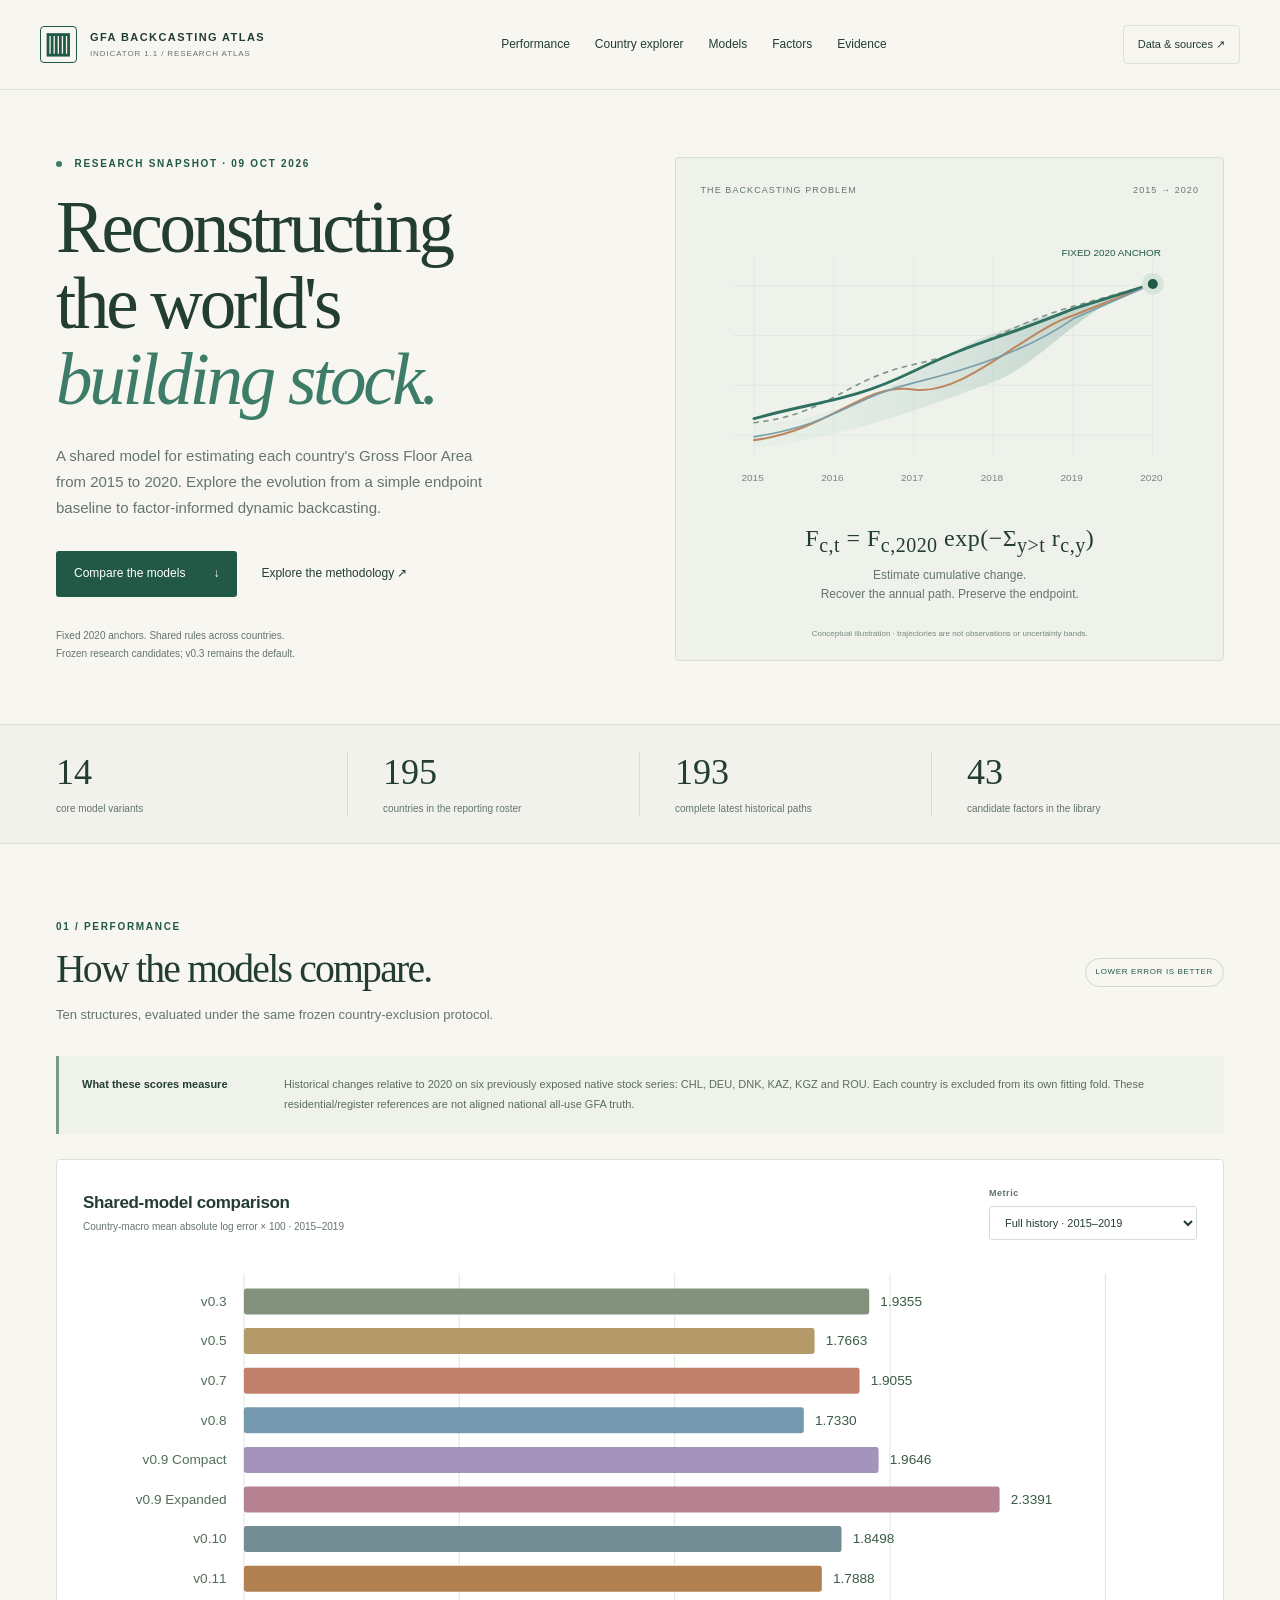
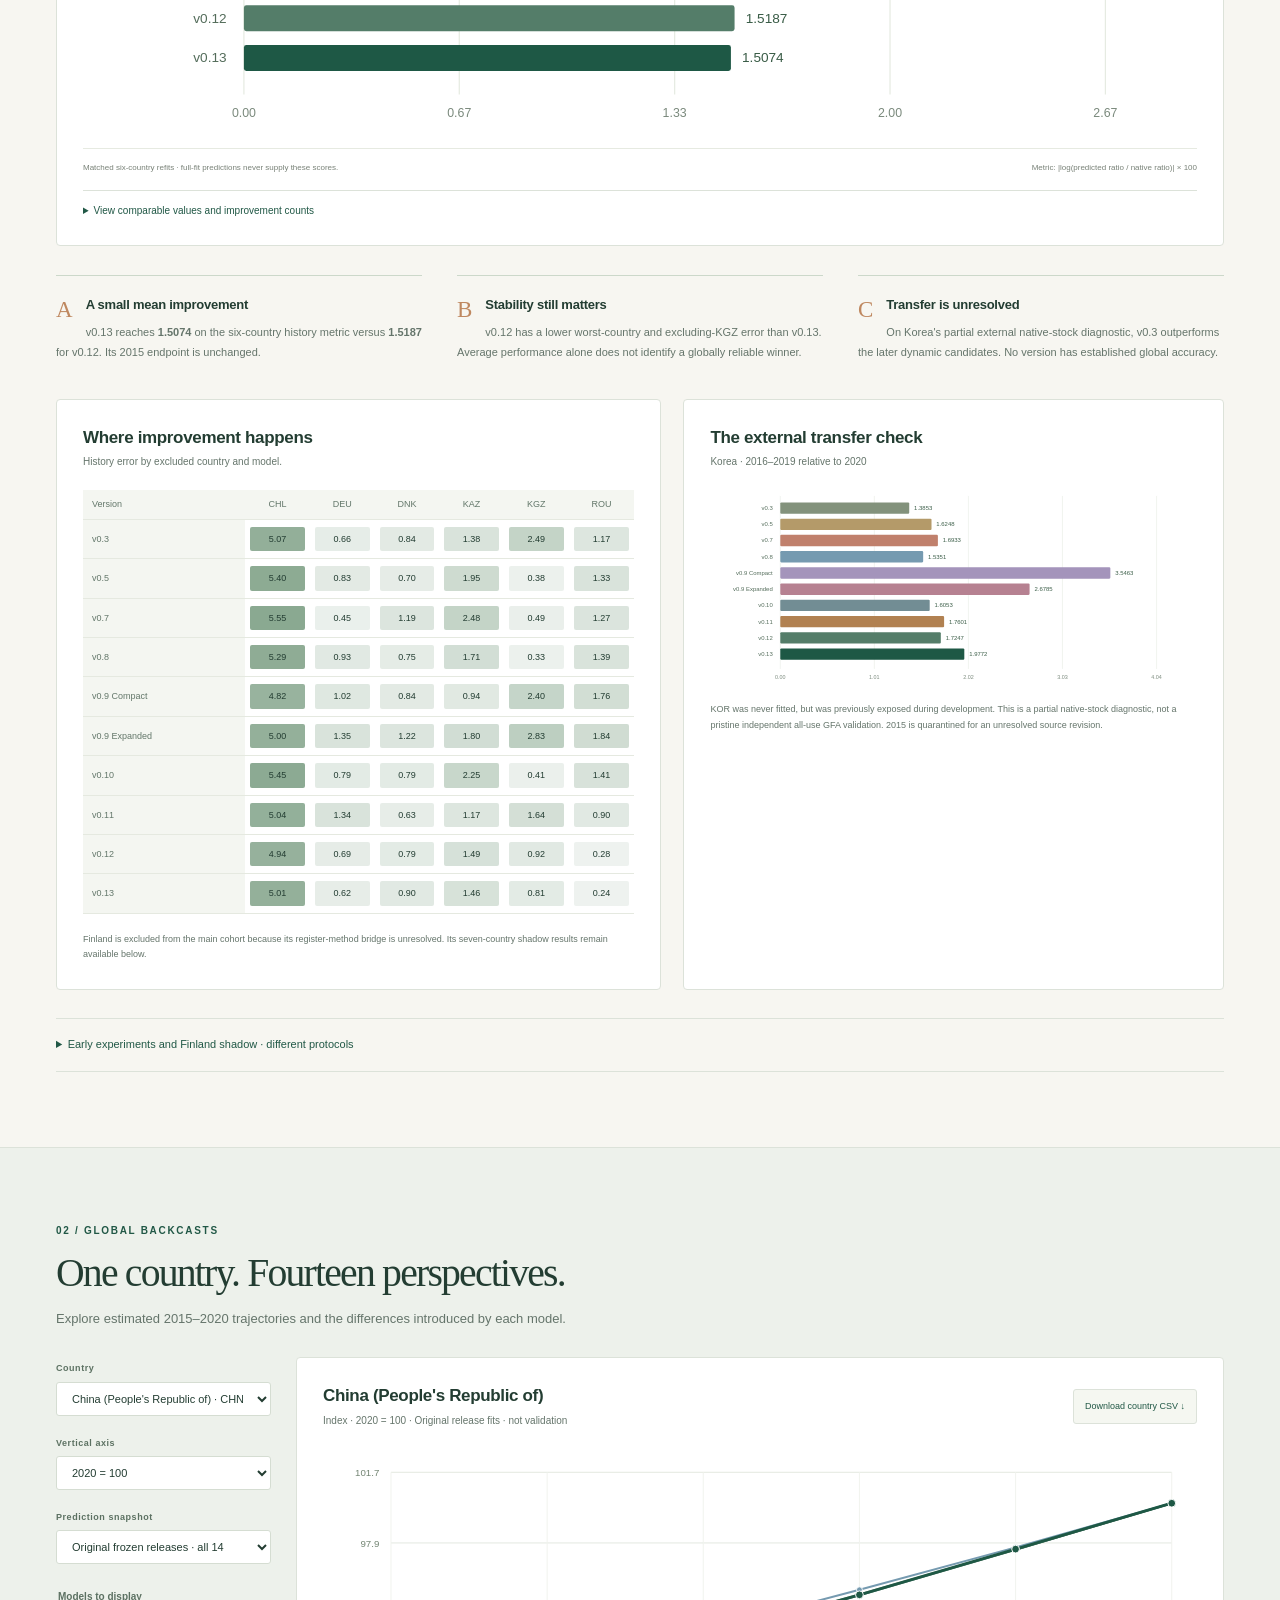
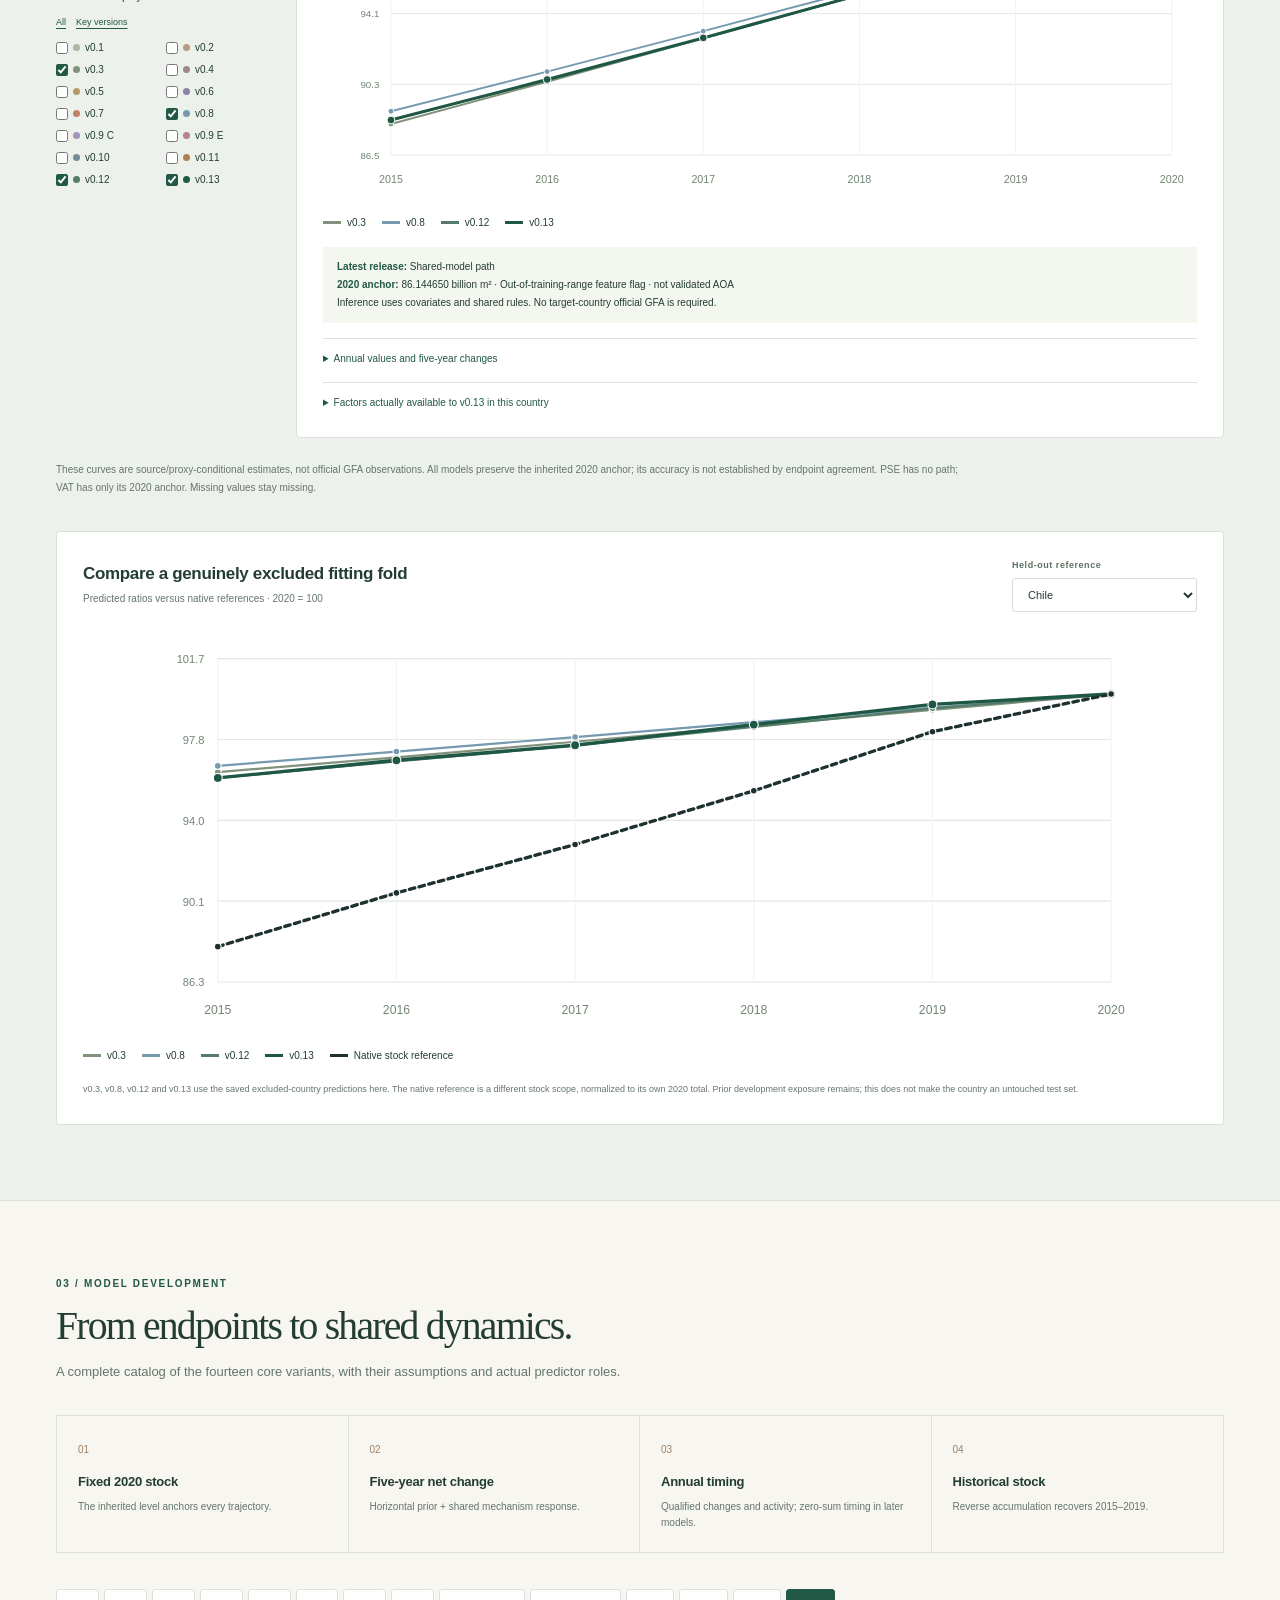
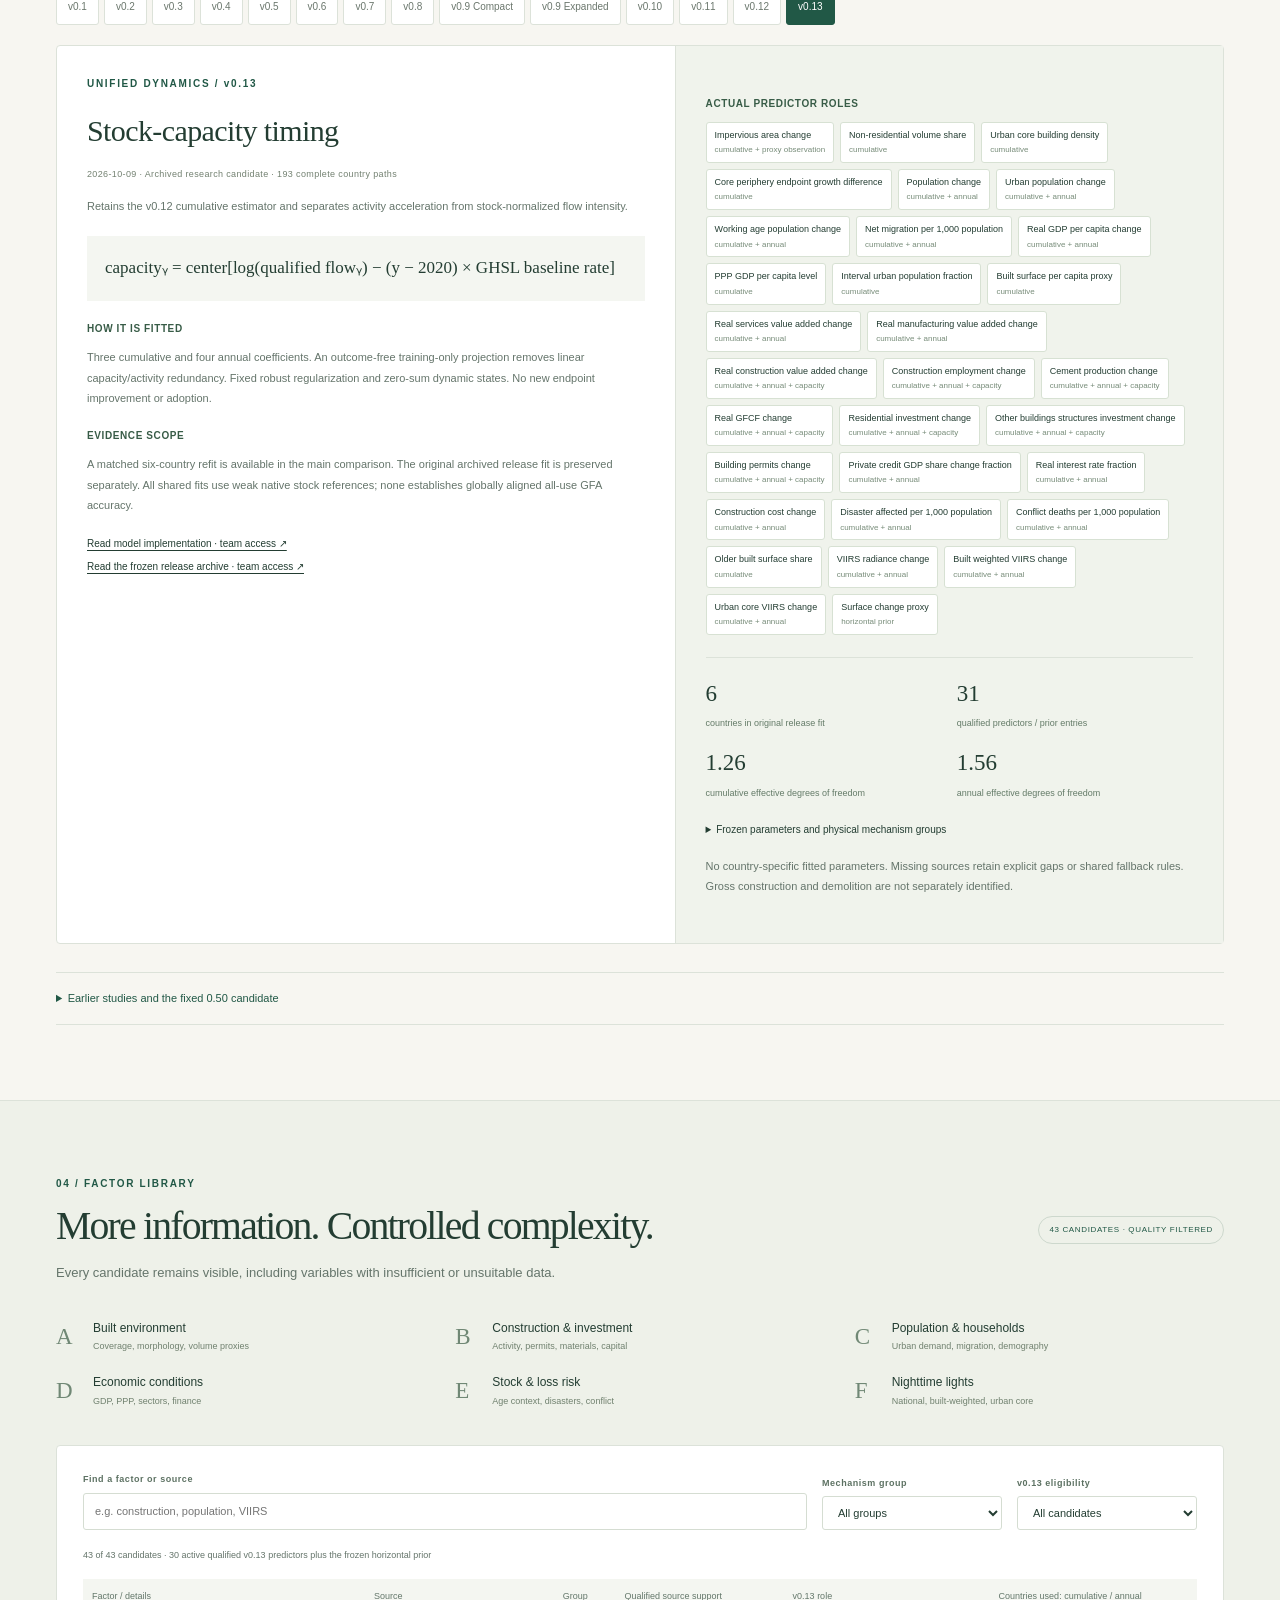
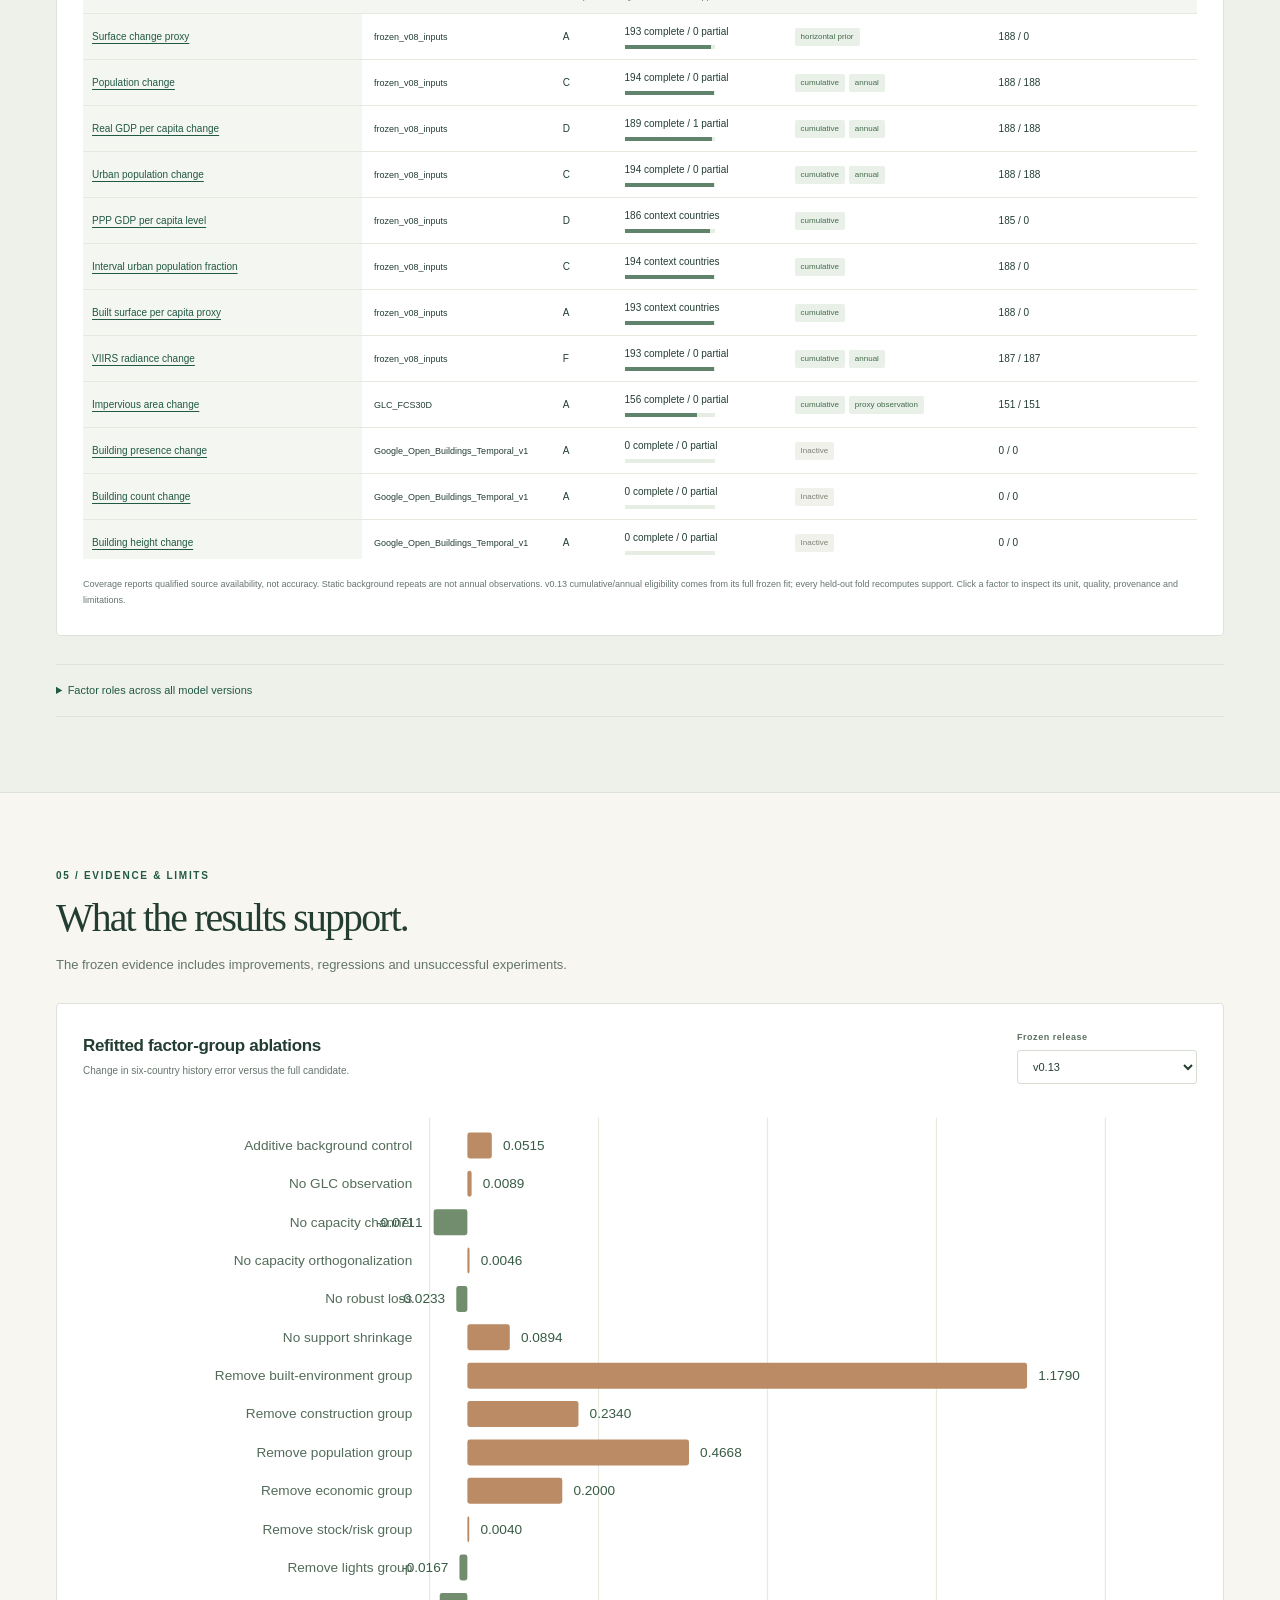
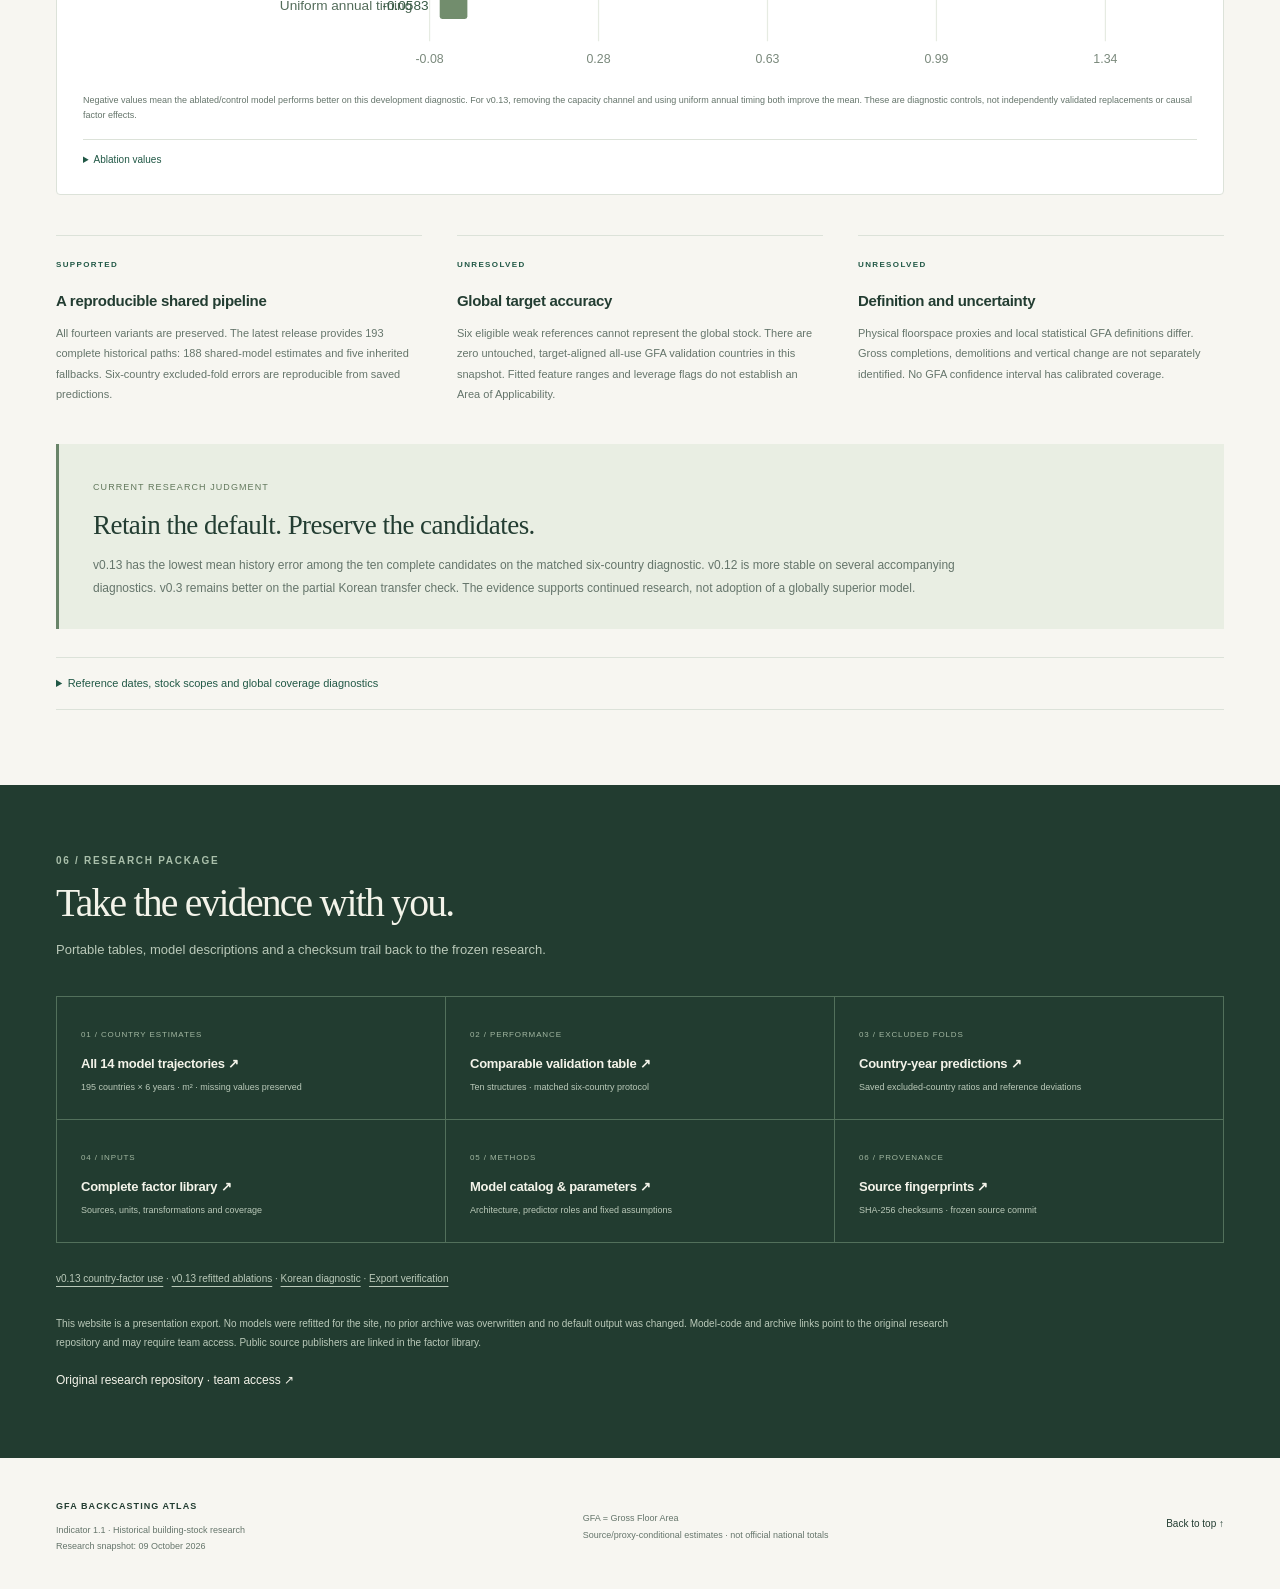
==== index.html @ 02658b5c "Publish English GFA Backcasting Atlas research snapshot Presentation-only export of fourteen archive" ====
<!doctype html>
<html lang="en">
<head>
  <meta charset="utf-8">
  <meta name="viewport" content="width=device-width,initial-scale=1">
  <meta name="description" content="An interactive research atlas of 14 shared GFA backcasting models, 195-country historical trajectories, factor coverage and country-excluded development diagnostics.">
  <meta name="color-scheme" content="light">
  <title>GFA Backcasting Atlas · Indicator 1.1</title>
  <link rel="icon" href="favicon.svg" type="image/svg+xml">
  <link rel="stylesheet" href="styles.css">
  <script src="app.js" defer></script>
</head>
<body>
<a class="skip-link" href="#main">Skip to research</a>
<header class="site-header">
  <a class="brand" href="#overview"><span class="brand-mark" aria-hidden="true">▥</span><span>GFA BACKCASTING ATLAS<span class="brand-sub">INDICATOR 1.1 / RESEARCH ATLAS</span></span></a>
  <nav aria-label="Main navigation"><a href="#comparison">Performance</a><a href="#explorer">Country explorer</a><a href="#models">Models</a><a href="#factors">Factors</a><a href="#evidence">Evidence</a></nav>
  <a class="header-download" href="#downloads">Data & sources ↗</a>
</header>
<main id="main">
  <section class="hero wrap" id="overview">
    <div class="hero-copy"><div class="eyebrow"><span class="status-dot"></span> RESEARCH SNAPSHOT · 09 OCT 2026</div>
      <h1>Reconstructing<br>the world's<br><em>building stock.</em></h1>
      <p class="hero-description">A shared model for estimating each country's Gross Floor Area from 2015 to 2020. Explore the evolution from a simple endpoint baseline to factor-informed dynamic backcasting.</p>
      <div class="hero-actions"><a class="button primary" href="#comparison">Compare the models <span>↓</span></a><a class="text-link" href="#models">Explore the methodology ↗</a></div>
      <p class="hero-footnote">Fixed 2020 anchors. Shared rules across countries.<br>Frozen research candidates; v0.3 remains the default.</p>
    </div>
    <div class="hero-visual"><div class="figure-top"><span>THE BACKCASTING PROBLEM</span><span>2015 → 2020</span></div>
      <svg class="stock-illustration" viewBox="0 0 600 350" role="img" aria-label="Illustration of historical paths converging on a fixed 2020 anchor, not a data chart">
        <defs><linearGradient id="fade" x1="0" y1="0" x2="1" y2="0"><stop stop-color="#d4e6e0" stop-opacity=".2"/><stop offset="1" stop-color="#a0bfb5" stop-opacity=".7"/></linearGradient></defs>
        <g stroke="#dce7e2" stroke-width="1"><path d="M40 85H545 M40 145H545 M40 205H545 M40 265H545"/><path d="M65 50V290 M161 50V290 M257 50V290 M353 50V290 M449 50V290 M545 50V290"/></g>
        <path d="M65 250C190 252 270 172 353 143S483 104 545 83L545 83C459 107 411 180 353 201S180 269 65 280Z" fill="url(#fade)"/>
        <g fill="none" stroke-linecap="round"><path d="M65 250C155 240 174 198 257 180S364 135 449 110L545 83" stroke="#80968b" stroke-width="2" stroke-dasharray="5 7"/><path d="M65 271C157 259 197 201 257 210S390 140 449 121L545 83" stroke="#be865d" stroke-width="2.5"/><path d="M65 245C150 222 180 225 257 188S353 152 449 113L545 83" stroke="#2f7160" stroke-width="3.5"/><path d="M65 267C163 252 182 220 257 202S401 159 449 125L545 83" stroke="#7b9da9" stroke-width="2"/></g>
        <circle cx="545" cy="83" r="13" fill="#d5e4dc"/><circle cx="545" cy="83" r="6" fill="#215846"/>
        <text x="435" y="49" fill="#215846" font-size="12" font-family="sans-serif">FIXED 2020 ANCHOR</text>
        <g fill="#78857c" font-size="12" font-family="sans-serif"><text x="50" y="320">2015</text><text x="146" y="320">2016</text><text x="242" y="320">2017</text><text x="338" y="320">2018</text><text x="434" y="320">2019</text><text x="530" y="320">2020</text></g>
      </svg>
      <div class="hero-equation">F<sub>c,t</sub> = F<sub>c,2020</sub> exp(−Σ<sub>y&gt;t</sub> r<sub>c,y</sub>)</div>
      <p>Estimate cumulative change.<br>Recover the annual path. Preserve the endpoint.</p>
      <div class="figure-caption">Conceptual illustration · trajectories are not observations or uncertainty bands.</div>
    </div>
  </section>
  <div class="stats-band"><div class="wrap stats"><div><strong>14</strong><span>core model variants</span></div><div><strong>195</strong><span>countries in the reporting roster</span></div><div><strong>193</strong><span>complete latest historical paths</span></div><div><strong>43</strong><span>candidate factors in the library</span></div></div></div>

  <section class="wrap section" id="comparison">
    <div class="section-heading"><div><div class="eyebrow">01 / PERFORMANCE</div><h2>How the models compare.</h2><p>Ten structures, evaluated under the same frozen country-exclusion protocol.</p></div><div class="pill">LOWER ERROR IS BETTER</div></div>
    <div class="evidence-note"><strong>What these scores measure</strong><span>Historical changes relative to 2020 on six previously exposed native stock series: CHL, DEU, DNK, KAZ, KGZ and ROU. Each country is excluded from its own fitting fold. These residential/register references are not aligned national all-use GFA truth.</span></div>
    <div class="chart-panel"><div class="panel-heading"><div><h3>Shared-model comparison</h3><p id="metric-description">Country-macro mean absolute log error × 100 · 2015–2019</p></div><div class="control"><label for="metric">Metric</label><select id="metric"><option value="macro_history_error_x100">Full history · 2015–2019</option><option value="macro_interior_error_x100">Intermediate years · 2016–2019</option><option value="macro_endpoint_error_x100">Five-year change · 2015 endpoint</option><option value="worst_country_error_x100">Worst country</option><option value="excluding_KGZ_error_x100">History excluding KGZ</option></select></div></div>
      <div id="performance-chart" class="chart" aria-live="polite"></div>
      <div class="chart-bottom"><span>Matched six-country refits · full-fit predictions never supply these scores.</span><span>Metric: |log(predicted ratio / native ratio)| × 100</span></div>
      <details class="data-detail"><summary>View comparable values and improvement counts</summary><div id="score-table" class="table-scroll"></div></details>
    </div>
    <div class="findings-grid"><article><span class="finding-index">A</span><h3>A small mean improvement</h3><p>v0.13 reaches <strong>1.5074</strong> on the six-country history metric versus <strong>1.5187</strong> for v0.12. Its 2015 endpoint is unchanged.</p></article><article><span class="finding-index">B</span><h3>Stability still matters</h3><p>v0.12 has a lower worst-country and excluding-KGZ error than v0.13. Average performance alone does not identify a globally reliable winner.</p></article><article><span class="finding-index">C</span><h3>Transfer is unresolved</h3><p>On Korea's partial external native-stock diagnostic, v0.3 outperforms the later dynamic candidates. No version has established global accuracy.</p></article></div>
    <div class="two-panels"><div class="chart-panel"><div class="panel-heading"><div><h3>Where improvement happens</h3><p>History error by excluded country and model.</p></div></div><div id="heatmap" class="table-scroll"></div><p class="panel-note">Finland is excluded from the main cohort because its register-method bridge is unresolved. Its seven-country shadow results remain available below.</p></div>
      <div class="chart-panel"><div class="panel-heading"><div><h3>The external transfer check</h3><p>Korea · 2016–2019 relative to 2020</p></div></div><div id="external-chart" class="chart"></div><p class="panel-note">KOR was never fitted, but was previously exposed during development. This is a partial native-stock diagnostic, not a pristine independent all-use GFA validation. 2015 is quarantined for an unresolved source revision.</p></div></div>
    <details class="wide-detail"><summary>Early experiments and Finland shadow · different protocols</summary><div class="detail-content"><h3>Original seven-country diagnostics</h3><p>Original release scores retain their original date rules and seven-country fits, including Finland. v0.1 and v0.2 were not fitted shared responses; v0.4 and v0.6 have no matched-six scores. Do not combine this table with the main comparison to select a winner.</p><div id="legacy-table" class="table-scroll"></div><p>The v0.3 original history value is the algebraic summary (4 × saved intermediate error + saved endpoint error) / 5. It summarizes the existing errors; no model was refitted.</p><h3>Latest seven-country shadow comparison</h3><p>The latest six-country refits scored on those six plus Finland as an unresolved shadow. This is a separate sensitivity summary.</p><div id="shadow-table" class="table-scroll"></div></div></details>
  </section>

  <section class="section explorer-section" id="explorer"><div class="wrap"><div class="section-heading"><div><div class="eyebrow">02 / GLOBAL BACKCASTS</div><h2>One country. Fourteen perspectives.</h2><p>Explore estimated 2015–2020 trajectories and the differences introduced by each model.</p></div></div>
    <div class="explorer-grid"><aside class="explorer-controls"><div class="control"><label for="country">Country</label><select id="country"></select></div><div class="control"><label for="units">Vertical axis</label><select id="units"><option value="index">2020 = 100</option><option value="absolute">GFA · billion m²</option><option value="growth">Annual net change · %</option></select></div><div class="control"><label for="path-source">Prediction snapshot</label><select id="path-source"><option value="paths">Original frozen releases · all 14</option><option value="matched">Matched-six comparator fits · 10</option></select></div>
      <fieldset><legend>Models to display</legend><div class="selection-actions"><button id="select-all" type="button">All</button><button id="select-latest" type="button">Key versions</button></div><div id="model-toggles" class="model-toggles"></div></fieldset>
    </aside><div class="chart-panel country-panel"><div class="panel-heading"><div><h3 id="country-title">Country trajectories</h3><p id="country-subtitle">Full fitted model outputs · not validation</p></div><button id="download-country" class="small-button" type="button">Download country CSV ↓</button></div><div id="country-chart" class="chart"></div><div id="country-legend" class="legend"></div><div id="country-status" class="country-status" aria-live="polite"></div><details class="data-detail"><summary>Annual values and five-year changes</summary><div id="country-table" class="table-scroll"></div></details><details class="data-detail"><summary>Factors actually available to v0.13 in this country</summary><div id="country-factors" class="table-scroll"></div></details></div></div>
    <p class="section-note">These curves are source/proxy-conditional estimates, not official GFA observations. All models preserve the inherited 2020 anchor; its accuracy is not established by endpoint agreement. PSE has no path; VAT has only its 2020 anchor. Missing values stay missing.</p>
    <div class="chart-panel held-panel"><div class="panel-heading"><div><h3>Compare a genuinely excluded fitting fold</h3><p>Predicted ratios versus native references · 2020 = 100</p></div><div class="control"><label for="held-country">Held-out reference</label><select id="held-country"><option value="CHL">Chile</option><option value="DEU">Germany</option><option value="DNK">Denmark</option><option value="KAZ">Kazakhstan</option><option value="KGZ">Kyrgyzstan</option><option value="ROU">Romania</option><option value="FIN">Finland · unresolved shadow</option></select></div></div><div id="held-chart" class="chart"></div><div id="held-legend" class="legend"></div><p class="panel-note">v0.3, v0.8, v0.12 and v0.13 use the saved excluded-country predictions here. The native reference is a different stock scope, normalized to its own 2020 total. Prior development exposure remains; this does not make the country an untouched test set.</p></div>
  </div></section>

  <section class="wrap section" id="models"><div class="section-heading"><div><div class="eyebrow">03 / MODEL DEVELOPMENT</div><h2>From endpoints to shared dynamics.</h2><p>A complete catalog of the fourteen core variants, with their assumptions and actual predictor roles.</p></div></div>
    <div class="architecture"><div><span>01</span><h3>Fixed 2020 stock</h3><p>The inherited level anchors every trajectory.</p></div><div><span>02</span><h3>Five-year net change</h3><p>Horizontal prior + shared mechanism response.</p></div><div><span>03</span><h3>Annual timing</h3><p>Qualified changes and activity; zero-sum timing in later models.</p></div><div><span>04</span><h3>Historical stock</h3><p>Reverse accumulation recovers 2015–2019.</p></div></div>
    <div id="model-timeline" class="model-timeline" role="group" aria-label="Select a model version"></div>
    <article id="model-detail" class="model-detail" aria-live="polite"></article>
    <details class="wide-detail"><summary>Earlier studies and the fixed 0.50 candidate</summary><div class="detail-content"><p>The pre-core studies examined reference quality, relative trends, country transfer, spatial inputs and hierarchical candidates. The frozen trend weight 0.50 is a separate early sensitivity candidate; it is not model v0.5. These studies and negative results remain in the source archive.</p><div id="precursor-links" class="precursor-links"></div></div></details>
  </section>

  <section class="section factor-section" id="factors"><div class="wrap"><div class="section-heading"><div><div class="eyebrow">04 / FACTOR LIBRARY</div><h2>More information. Controlled complexity.</h2><p>Every candidate remains visible, including variables with insufficient or unsuitable data.</p></div><div class="pill">43 CANDIDATES · QUALITY FILTERED</div></div>
    <div class="factor-groups"><div><b>A</b><span>Built environment</span><small>Coverage, morphology, volume proxies</small></div><div><b>B</b><span>Construction & investment</span><small>Activity, permits, materials, capital</small></div><div><b>C</b><span>Population & households</span><small>Urban demand, migration, demography</small></div><div><b>D</b><span>Economic conditions</span><small>GDP, PPP, sectors, finance</small></div><div><b>E</b><span>Stock & loss risk</span><small>Age context, disasters, conflict</small></div><div><b>F</b><span>Nighttime lights</span><small>National, built-weighted, urban core</small></div></div>
    <div class="chart-panel"><div class="filter-row"><div class="control grow"><label for="factor-search">Find a factor or source</label><input id="factor-search" type="search" placeholder="e.g. construction, population, VIIRS"></div><div class="control"><label for="factor-group">Mechanism group</label><select id="factor-group"><option value="all">All groups</option><option value="A">A · Built environment</option><option value="B">B · Construction</option><option value="C">C · Population</option><option value="D">D · Economic</option><option value="E">E · Stock & risk</option><option value="F">F · Lights</option></select></div><div class="control"><label for="factor-usage">v0.13 eligibility</label><select id="factor-usage"><option value="all">All candidates</option><option value="active">Active qualified predictors</option><option value="inactive">Inactive / prior only</option></select></div></div>
      <p class="panel-note" id="factor-count"></p><div id="factor-table" class="table-scroll factor-table"></div><p class="panel-note">Coverage reports qualified source availability, not accuracy. Static background repeats are not annual observations. v0.13 cumulative/annual eligibility comes from its full frozen fit; every held-out fold recomputes support. Click a factor to inspect its unit, quality, provenance and limitations.</p>
    </div>
    <details class="wide-detail"><summary>Factor roles across all model versions</summary><div class="detail-content"><p>Roles are read from each frozen fitted specification. An empty cell means the candidate is not active in that release. The GHSL horizontal prior is preserved separately; the 43 library entries are not 43 independent sources.</p><div id="factor-matrix" class="table-scroll"></div></div></details>
  </div></section>

  <section class="wrap section" id="evidence"><div class="section-heading"><div><div class="eyebrow">05 / EVIDENCE & LIMITS</div><h2>What the results support.</h2><p>The frozen evidence includes improvements, regressions and unsuccessful experiments.</p></div></div>
    <div class="chart-panel"><div class="panel-heading"><div><h3>Refitted factor-group ablations</h3><p>Change in six-country history error versus the full candidate.</p></div><div class="control"><label for="ablation-version">Frozen release</label><select id="ablation-version"><option value="v13">v0.13</option><option value="v12">v0.12</option><option value="v11">v0.11</option><option value="v10">v0.10</option></select></div></div><div id="ablation-chart" class="chart"></div><p class="panel-note">Negative values mean the ablated/control model performs better on this development diagnostic. For v0.13, removing the capacity channel and using uniform annual timing both improve the mean. These are diagnostic controls, not independently validated replacements or causal factor effects.</p><details class="data-detail"><summary>Ablation values</summary><div id="ablation-table" class="table-scroll"></div></details></div>
    <div class="evidence-grid"><article><div class="eyebrow">SUPPORTED</div><h3>A reproducible shared pipeline</h3><p>All fourteen variants are preserved. The latest release provides 193 complete historical paths: 188 shared-model estimates and five inherited fallbacks. Six-country excluded-fold errors are reproducible from saved predictions.</p></article><article><div class="eyebrow">UNRESOLVED</div><h3>Global target accuracy</h3><p>Six eligible weak references cannot represent the global stock. There are zero untouched, target-aligned all-use GFA validation countries in this snapshot. Fitted feature ranges and leverage flags do not establish an Area of Applicability.</p></article><article><div class="eyebrow">UNRESOLVED</div><h3>Definition and uncertainty</h3><p>Physical floorspace proxies and local statistical GFA definitions differ. Gross completions, demolitions and vertical change are not separately identified. No GFA confidence interval has calibrated coverage.</p></article></div>
    <div class="decision"><span class="decision-label">CURRENT RESEARCH JUDGMENT</span><h3>Retain the default. Preserve the candidates.</h3><p>v0.13 has the lowest mean history error among the ten complete candidates on the matched six-country diagnostic. v0.12 is more stable on several accompanying diagnostics. v0.3 remains better on the partial Korean transfer check. The evidence supports continued research, not adoption of a globally superior model.</p></div>
    <details class="wide-detail"><summary>Reference dates, stock scopes and global coverage diagnostics</summary><div class="detail-content"><h3>Reference handling fixed before scoring</h3><p>Denmark's 1 January stock for year y+1 approximates the preceding 31 December. The date rule was fixed from source metadata, not selected for performance. Finland's register/classification bridge remains unresolved and excludes it from fitting. Korean 2015 is quarantined for incompatible source revisions.</p><div id="label-table" class="table-scroll"></div><h3>Global coverage</h3><p>Five fallback countries: ERI, LIE, PRK, SSD and YEM. PSE remains missing and VAT retains only 2020. 182 countries have at least one out-of-training-range feature flag; this is a predictor diagnostic, not validated AOA. In v0.13, 46 cumulative and 103 annual transfer corrections are attenuated by the shared support rule. No release demonstrates global interval coverage.</p></div></details>
  </section>

  <section class="downloads-section" id="downloads"><div class="wrap"><div class="section-heading"><div><div class="eyebrow">06 / RESEARCH PACKAGE</div><h2>Take the evidence with you.</h2><p>Portable tables, model descriptions and a checksum trail back to the frozen research.</p></div></div><div class="download-grid"><a href="downloads/all-model-country-gfa.csv" download><span>01 / COUNTRY ESTIMATES</span><h3>All 14 model trajectories ↗</h3><p>195 countries × 6 years · m² · missing values preserved</p></a><a href="downloads/matched-validation.csv" download><span>02 / PERFORMANCE</span><h3>Comparable validation table ↗</h3><p>Ten structures · matched six-country protocol</p></a><a href="downloads/held-country-year-errors.csv" download><span>03 / EXCLUDED FOLDS</span><h3>Country-year predictions ↗</h3><p>Saved excluded-country ratios and reference deviations</p></a><a href="downloads/factor-library.csv" download><span>04 / INPUTS</span><h3>Complete factor library ↗</h3><p>Sources, units, transformations and coverage</p></a><a href="downloads/model-methods.json" download><span>05 / METHODS</span><h3>Model catalog & parameters ↗</h3><p>Architecture, predictor roles and fixed assumptions</p></a><a href="downloads/source-manifest.json" download><span>06 / PROVENANCE</span><h3>Source fingerprints ↗</h3><p>SHA-256 checksums · frozen source commit</p></a></div><p class="download-extras"><a href="downloads/v13-factor-use.csv" download>v0.13 country-factor use</a> · <a href="downloads/v13-ablations.csv" download>v0.13 refitted ablations</a> · <a href="downloads/external-korea.csv" download>Korean diagnostic</a> · <a href="downloads/export-verification.json">Export verification</a></p><p class="package-note">This website is a presentation export. No models were refitted for the site, no prior archive was overwritten and no default output was changed. Model-code and archive links point to the original research repository and may require team access. Public source publishers are linked in the factor library.</p><a id="source-repo" class="text-link" href="https://github.com/Building-Insights-Together/indicator-1.1-existing-floorspace">Original research repository · team access ↗</a></div></section>
</main>
<footer class="wrap"><div><strong>GFA BACKCASTING ATLAS</strong><p>Indicator 1.1 · Historical building-stock research<br>Research snapshot: 09 October 2026</p></div><p>GFA = Gross Floor Area<br>Source/proxy-conditional estimates · not official national totals</p><a href="#overview">Back to top ↑</a></footer>
<div id="load-status" class="load-status" role="status">Loading frozen research…</div>
<dialog id="factor-dialog"><button id="close-factor" class="dialog-close" aria-label="Close factor details">×</button><div id="factor-detail"></div></dialog>
<noscript><p class="wrap">Enable JavaScript to explore the charts. The downloadable research tables remain available.</p></noscript>
</body></html>
---- styles.css ----
:root{--ink:#233d32;--muted:#65756b;--green:#215846;--green2:#3d7c68;--paper:#f7f6f1;--line:#dce2d9;--accent:#bf8860;--white:#fff;--soft:#eef2eb;--sans:Inter,-apple-system,BlinkMacSystemFont,'Segoe UI',sans-serif;--serif:Georgia,'Times New Roman',serif}
*{box-sizing:border-box}html{scroll-behavior:auto;scroll-padding-top:92px}body{margin:0;color:var(--ink);background:var(--paper);font-family:var(--sans);font-size:14px;line-height:1.6}a{color:inherit;text-decoration:none}button,input,select{font:inherit}button,a,select,input{touch-action:manipulation}button{cursor:pointer}button:focus-visible,a:focus-visible,select:focus-visible,input:focus-visible,summary:focus-visible{outline:3px solid #ba8855;outline-offset:4px}h1,h2,h3,p{margin:0}h1,h2{font-family:var(--serif);font-weight:400;letter-spacing:-.045em}h1{font-size:clamp(55px,5.7vw,88px);line-height:1.04}h1 em{color:var(--green2);font-weight:400}h2{font-size:clamp(34px,3.1vw,46px);line-height:1.15}h3{font-size:17px;line-height:1.4;font-weight:600;letter-spacing:-.02em}p{color:var(--muted)}.wrap{max-width:1248px;margin:auto;padding-left:40px;padding-right:40px}.site-header{display:flex;align-items:center;justify-content:space-between;gap:25px;height:90px;padding:0 40px;background:rgba(247,246,241,.97);border-bottom:1px solid var(--line);position:sticky;top:0;z-index:10}.brand{display:flex;gap:13px;align-items:center;font-size:11px;font-weight:750;letter-spacing:.13em;line-height:1.5;white-space:nowrap}.brand-mark{font-size:29px;color:var(--green);border:1px solid var(--green);height:37px;width:37px;text-align:center;line-height:32px;border-radius:4px}.brand-sub{display:block;font-size:8px;letter-spacing:.11em;font-weight:400;color:var(--muted);margin-top:3px}nav{display:flex;gap:25px;font-size:12px}nav a:hover,.text-link:hover{color:var(--green2);text-decoration:underline;text-underline-offset:5px}.header-download{font-size:11px;border:1px solid var(--line);padding:10px 14px;border-radius:4px;white-space:nowrap}.hero{padding-top:66px;padding-bottom:61px;display:grid;grid-template-columns:1.02fr 1fr;gap:60px;align-items:center}.eyebrow{font-size:10px;letter-spacing:.17em;font-weight:650;color:var(--green);margin-bottom:18px}.status-dot{display:inline-block;width:6px;height:6px;border-radius:50%;background:var(--green2);margin-right:8px}.hero-description{font-size:15px;max-width:445px;margin:25px 0;line-height:1.75}.hero-actions{display:flex;align-items:center;gap:24px;margin:30px 0}.button{display:inline-flex;gap:28px;align-items:center;padding:13px 18px;border-radius:3px;font-size:12px;font-weight:500}.primary{background:var(--green);color:white}.primary:hover{background:#173f31}.text-link{font-size:12px}.hero-footnote{font-size:10px;line-height:1.8}.hero-visual{border:1px solid #d4dfd5;background:#eef2eb;border-radius:4px;padding:25px 24px 20px}.figure-top{display:flex;justify-content:space-between;font-size:9px;letter-spacing:.12em;color:#62786b}.stock-illustration{width:100%;display:block;margin-top:17px}.hero-equation{font-family:var(--serif);font-size:24px;letter-spacing:.02em;margin:14px 0 5px;text-align:center}.hero-visual p{text-align:center;font-size:12px}.figure-caption{text-align:center;font-size:8px;color:#77887c;margin-top:23px}.stats-band{border-top:1px solid var(--line);border-bottom:1px solid var(--line);background:#f0f2eb}.stats{display:grid;grid-template-columns:repeat(4,1fr);padding-top:26px;padding-bottom:26px}.stats>div{display:flex;flex-direction:column;border-right:1px solid #d7dfd4;padding-left:35px}.stats>div:first-child{padding-left:0}.stats>div:last-child{border:0}.stats strong{font-family:var(--serif);font-size:36px;line-height:1.2;font-weight:400}.stats span{color:var(--muted);font-size:10px;margin-top:7px}.section{padding-top:75px;padding-bottom:75px}.section-heading{display:flex;justify-content:space-between;align-items:center;gap:25px;margin-bottom:27px}.section-heading .eyebrow{margin-bottom:12px}.section-heading p{font-size:13px;max-width:700px;margin-top:13px}.pill{font-size:8px;letter-spacing:.08em;padding:7px 10px;border:1px solid #cdd8cd;border-radius:20px;white-space:nowrap;color:var(--green)}.evidence-note{display:flex;gap:25px;font-size:11px;line-height:1.8;padding:19px 23px;border-left:3px solid #779b86;background:#eef2eb;margin:30px 0 25px}.evidence-note strong{min-width:177px;font-weight:600}.evidence-note span{color:#5b6d5e}.chart-panel{background:white;border:1px solid var(--line);border-radius:4px;padding:26px}.panel-heading{display:flex;justify-content:space-between;align-items:center;gap:20px;margin-bottom:20px}.panel-heading p{font-size:10px;margin-top:5px}.control{display:flex;flex-direction:column;gap:6px}.control label{font-size:9px;letter-spacing:.06em;color:#5c7162;font-weight:600}.control select,.control input{color:var(--ink);border:1px solid #d5ddd2;background:white;border-radius:3px;padding:9px 11px;font-size:11px;min-width:180px;max-width:100%}.chart svg{width:100%;height:auto;display:block;overflow:visible}.chart text{font-family:var(--sans)}.chart-bottom{display:flex;justify-content:space-between;gap:20px;border-top:1px solid #e6eae1;margin-top:20px;padding-top:13px;font-size:8px;color:#788177}.data-detail{border-top:1px solid var(--line);margin-top:15px;padding-top:12px;font-size:10px}.data-detail summary,.wide-detail summary{cursor:pointer;color:var(--green);font-weight:500}.data-detail summary:hover,.wide-detail summary:hover{text-decoration:underline}.data-detail .table-scroll{margin-top:15px}.table-scroll{max-width:100%;overflow-x:auto;scrollbar-width:thin}.table-scroll table{width:100%;border-collapse:collapse;text-align:left;font-size:10px}.table-scroll th{color:#63776a;background:#f4f6f1;font-size:9px;font-weight:500;white-space:nowrap}.table-scroll td,.table-scroll th{padding:10px 12px;border-bottom:1px solid #e5e9e0}.table-scroll td{font-variant-numeric:tabular-nums}.table-scroll th:first-child,.table-scroll td:first-child{padding-left:9px}.findings-grid{display:grid;grid-template-columns:repeat(3,1fr);gap:35px;margin:29px 0 36px}.findings-grid article{border-top:1px solid #ccd8ca;padding-top:20px}.finding-index{font-family:var(--serif);color:var(--accent);font-size:23px;float:left;margin-right:13px;margin-top:-4px}.findings-grid h3{font-size:13px;margin-bottom:9px}.findings-grid p{font-size:11px;line-height:1.8}.two-panels{display:grid;grid-template-columns:1.12fr 1fr;gap:22px;align-items:start}.two-panels .chart-panel{height:100%}.panel-note{font-size:9px;line-height:1.75;margin:18px 0 0}.heatmap-table th,.heatmap-table td{padding:7px 5px;text-align:center;font-size:9px}.heatmap-table th:first-child,.heatmap-table td:first-child{text-align:left;white-space:nowrap}.wide-detail{border-bottom:1px solid var(--line);border-top:1px solid var(--line);margin-top:28px;padding:17px 0;font-size:11px}.detail-content{padding:22px 8px}.detail-content h3{margin:22px 0 10px;font-size:15px}.detail-content h3:first-child{margin-top:0}.detail-content p{font-size:11px;margin-bottom:20px;max-width:880px}.explorer-section{background:#edf1eb;border-top:1px solid var(--line);border-bottom:1px solid var(--line)}.explorer-grid{display:grid;grid-template-columns:215px 1fr;gap:25px}.explorer-controls{padding-top:4px}.explorer-controls>.control{margin-bottom:20px}.explorer-controls select{width:100%;min-width:0}.explorer-controls fieldset{border:0;padding:0;margin:25px 0 0}.explorer-controls legend{font-size:10px;color:#5c7162;font-weight:600}.selection-actions{display:flex;gap:10px;margin:10px 0}.selection-actions button{background:transparent;border:0;padding:0;font-size:9px;text-decoration:underline;text-underline-offset:3px;color:var(--green)}.model-toggles{display:grid;grid-template-columns:1fr 1fr;gap:6px 5px}.model-toggle{display:flex;gap:5px;align-items:center;font-size:10px;cursor:pointer}.model-toggle input{margin:0;width:12px;height:12px;accent-color:var(--green)}.color-dot{display:inline-block;width:7px;height:7px;border-radius:50%;flex-shrink:0}.small-button{background:#f5f7f1;border:1px solid var(--line);border-radius:3px;padding:9px 11px;font-size:9px;color:var(--green);white-space:nowrap}.legend{display:flex;gap:8px 16px;flex-wrap:wrap;margin:16px 0}.legend span{display:flex;align-items:center;gap:6px;font-size:10px}.legend i{display:inline-block;width:18px;height:3px}.country-status{font-size:10px;background:#f4f6f0;padding:11px 14px;margin-top:16px;line-height:1.8}.country-status b{color:var(--green)}.section-note{font-size:10px;line-height:1.8;max-width:920px;margin:23px 0 34px}.held-panel .chart{max-width:1000px;margin:auto}.empty-chart{padding:70px 30px;text-align:center;background:#f7f8f4;color:#667568}.architecture{display:grid;grid-template-columns:repeat(4,1fr);border:1px solid var(--line);margin:32px 0 36px}.architecture>div{padding:21px;border-right:1px solid var(--line)}.architecture>div:last-child{border:0}.architecture span{font-size:10px;color:#a08164}.architecture h3{font-size:13px;margin:13px 0 8px}.architecture p{font-size:10px}.model-timeline{display:flex;gap:5px;flex-wrap:wrap;margin-bottom:20px}.model-timeline button{border:1px solid var(--line);background:white;color:#6b776d;padding:9px 11px;font-size:10px;border-radius:3px}.model-timeline button.active{background:var(--green);border-color:var(--green);color:white}.model-detail{display:grid;grid-template-columns:1.13fr 1fr;border:1px solid var(--line);background:white;border-radius:4px}.model-detail-main{padding:30px;border-right:1px solid var(--line)}.model-detail-side{padding:30px;background:#f0f3ec}.model-detail h3{font-family:var(--serif);font-size:30px;font-weight:400;margin-bottom:15px}.model-meta{font-size:9px;color:#738171;margin-bottom:15px;letter-spacing:.04em}.model-detail p{font-size:11px;margin-bottom:16px;line-height:1.85}.equation{font-family:var(--serif);font-size:17px;line-height:1.7;background:#f4f6f1;padding:18px;margin:20px 0;overflow-wrap:anywhere}.model-detail h4{font-size:10px;margin:20px 0 10px;color:#385c47;text-transform:uppercase;letter-spacing:.06em}.factor-chips{display:flex;flex-wrap:wrap;gap:6px}.factor-chips span{background:white;padding:5px 8px;font-size:9px;border:1px solid #d7e1d3;border-radius:3px}.factor-chips small{font-size:8px;color:#778c79}.model-detail a{font-size:10px;text-decoration:underline;text-underline-offset:3px}.model-detail details{font-size:10px;margin-top:20px}.model-detail pre{font-size:9px;white-space:pre-wrap;max-height:300px;overflow:auto;padding:12px;background:#f7f9f4}.model-params{display:grid;grid-template-columns:1fr 1fr;gap:15px;border-top:1px solid var(--line);padding-top:20px;margin-top:22px}.model-params strong{display:block;font-family:var(--serif);font-size:23px;font-weight:400;line-height:1.4}.model-params span{font-size:9px;color:#647b68}.precursor-links{display:flex;gap:12px 20px;flex-wrap:wrap}.precursor-links a{text-decoration:underline;font-size:10px;text-underline-offset:3px}.factor-section{background:#eef1e9;border-top:1px solid var(--line);border-bottom:1px solid var(--line)}.factor-groups{display:grid;grid-template-columns:repeat(3,1fr);gap:18px 30px;margin:35px 0}.factor-groups>div{display:grid;grid-template-columns:30px 1fr;gap:0 7px}.factor-groups b{grid-row:span 2;font-family:var(--serif);font-size:23px;font-weight:400;color:#708875}.factor-groups span{font-size:12px;font-weight:500}.factor-groups small{font-size:9px;color:#70816f}.filter-row{display:flex;gap:15px;align-items:end}.grow{flex:1}.factor-table{max-height:580px;overflow:auto;margin:15px 0}.factor-table thead{position:sticky;top:0;z-index:1}.factor-button{border:0;background:transparent;text-align:left;padding:0;font-size:10px;color:var(--green);text-decoration:underline;text-underline-offset:3px}.factor-table td:nth-child(2){font-size:9px;max-width:150px}.coverage-bar{height:4px;background:#e6ede3;width:90px;margin-top:5px}.coverage-bar i{display:block;background:#60836c;height:4px}.role-tag{font-size:8px;white-space:nowrap;border-radius:2px;padding:3px 6px;display:inline-block;margin:2px;background:#e8f0e7;color:#456c4e}.role-tag.inactive{background:#f1f1eb;color:#7d8173}.factor-matrix td{font-size:8px;white-space:nowrap}.factor-matrix th:first-child,.factor-matrix td:first-child{min-width:205px;max-width:235px;white-space:normal}.evidence-grid{display:grid;grid-template-columns:repeat(3,1fr);gap:35px;margin:40px 0}.evidence-grid article{padding-top:23px;border-top:1px solid var(--line)}.evidence-grid .eyebrow{font-size:8px}.evidence-grid h3{font-size:15px;margin-bottom:12px}.evidence-grid p{font-size:11px;line-height:1.85}.decision{background:#e9eee3;border-left:3px solid #698469;padding:30px 34px}.decision-label{color:#62785c;font-size:9px;letter-spacing:.12em}.decision h3{font-family:var(--serif);font-size:27px;font-weight:400;margin:10px 0}.decision p{font-size:12px;max-width:920px;line-height:1.85}.downloads-section{background:#223c30;color:#f3f3e9;padding:68px 0}.downloads-section .eyebrow{color:#a9bfaa}.downloads-section p{color:#bac9b9}.download-grid{display:grid;grid-template-columns:repeat(3,1fr);border-top:1px solid #52705b;border-left:1px solid #52705b;margin:35px 0 25px}.download-grid a{padding:24px;border-bottom:1px solid #52705b;border-right:1px solid #52705b;transition:background .2s}.download-grid a:hover{background:#2d4d3a}.download-grid span{font-size:8px;letter-spacing:.11em;color:#a2b7a1}.download-grid h3{font-size:13px;margin:12px 0 7px}.download-grid p{font-size:9px}.download-extras{font-size:10px;line-height:2.1}.download-extras a{text-decoration:underline;text-underline-offset:4px}.package-note{font-size:10px;line-height:1.9;max-width:900px;margin:25px 0 16px}footer{display:flex;justify-content:space-between;align-items:center;gap:25px;padding-top:35px;padding-bottom:35px}footer strong{font-size:9px;letter-spacing:.12em}footer p{font-size:9px;line-height:1.8;margin-top:6px}footer a{font-size:10px}.load-status{position:fixed;bottom:20px;left:50%;transform:translateX(-50%);padding:10px 17px;background:var(--green);color:white;border-radius:4px;font-size:11px;z-index:30}.load-status[hidden]{display:none}.skip-link{position:absolute;top:-60px;left:10px;z-index:40;background:white;padding:12px}.skip-link:focus{top:10px}dialog{border:1px solid var(--line);border-radius:5px;padding:35px;max-width:640px;max-height:85vh;overflow:auto;background:var(--paper);color:var(--ink);width:calc(100% - 30px)}dialog::backdrop{background:rgba(26,43,32,.4)}.dialog-close{position:absolute;right:14px;top:7px;border:0;background:transparent;font-size:25px;color:var(--green)}dialog h3{font-family:var(--serif);font-size:27px;margin-bottom:20px}dialog dl{display:grid;grid-template-columns:115px 1fr;gap:14px;font-size:11px}dialog dt{font-weight:600}dialog dd{margin:0;color:#65776a;overflow-wrap:anywhere}dialog a{text-decoration:underline}.chart-tooltip{cursor:help}.bar:hover{opacity:.8}#performance-chart svg{max-height:500px}.matrix-key{color:#617969}.screen-reader{position:absolute;width:1px;height:1px;overflow:hidden;clip:rect(0,0,0,0)}
@media(min-width:1500px){.site-header{padding-left:calc((100vw - 1168px)/2);padding-right:calc((100vw - 1168px)/2)}}
@media(max-width:1050px){.site-header{padding:0 25px;gap:15px}nav{gap:15px;font-size:11px}.brand-sub{font-size:7px}.header-download{display:none}.wrap{padding-left:28px;padding-right:28px}.hero{gap:35px}.hero-actions{gap:18px;flex-wrap:wrap}.two-panels{grid-template-columns:1fr}.panel-heading{flex-wrap:wrap}.chart-bottom{flex-wrap:wrap}.model-detail-main,.model-detail-side{padding:23px}.explorer-grid{grid-template-columns:190px 1fr}.factor-groups{gap:15px}.architecture>div{padding:16px}}
@media(max-width:700px){html{scroll-padding-top:113px}.site-header{height:auto;min-height:92px;padding:13px 20px;display:block}.brand{font-size:10px}.brand-sub{font-size:7px}nav{margin-top:14px;gap:18px;font-size:10px;overflow:auto;white-space:nowrap;padding-bottom:2px}.wrap{padding-left:20px;padding-right:20px}.hero{grid-template-columns:1fr;padding-top:35px;padding-bottom:35px;gap:30px}h1{font-size:57px}.hero-description{font-size:13px}.hero-actions{margin:20px 0}.hero-visual{padding:18px}.stats{grid-template-columns:repeat(2,1fr);gap:22px;padding:24px 20px}.stats>div{padding-left:15px}.stats>div:nth-child(3){padding-left:0}.stats>div:nth-child(2){border:0}.stats strong{font-size:30px}.stats span{font-size:9px}.section{padding-top:45px;padding-bottom:45px}.section-heading{align-items:start}.section-heading .pill{display:none}.section-heading p{font-size:11px}.evidence-note{display:block;padding:15px;font-size:10px}.evidence-note strong{display:block;margin-bottom:8px}.chart-panel{padding:17px}.panel-heading{gap:15px}.panel-heading h3{font-size:15px}.control{width:100%}.control select,.control input{width:100%;min-width:0}.findings-grid,.evidence-grid{grid-template-columns:1fr;gap:20px}.findings-grid{margin:25px 0}.two-panels{gap:18px}.explorer-grid{grid-template-columns:1fr}.explorer-controls{display:grid;grid-template-columns:1fr 1fr;gap:0 14px}.explorer-controls fieldset{grid-column:span 2;margin:8px 0 14px}.model-toggles{grid-template-columns:repeat(4,1fr)}.model-toggle{font-size:9px}.country-panel .panel-heading{align-items:start}.small-button{white-space:normal}.architecture{grid-template-columns:repeat(2,1fr)}.architecture>div:nth-child(2){border-right:0}.architecture>div:nth-child(-n+2){border-bottom:1px solid var(--line)}.model-detail{grid-template-columns:1fr}.model-detail-main{border:0;border-bottom:1px solid var(--line)}.model-detail h3{font-size:26px}.factor-groups{grid-template-columns:repeat(2,1fr);gap:20px 14px}.factor-groups span{font-size:11px}.factor-groups small{font-size:8px}.filter-row{flex-wrap:wrap}.filter-row .control{flex:1;min-width:130px}.filter-row .grow{flex:1 1 100%}.download-grid{grid-template-columns:1fr 1fr}.download-grid a{padding:17px}.download-grid h3{font-size:11px}.download-grid p{font-size:9px}.downloads-section{padding:45px 0}footer{align-items:start;flex-wrap:wrap}.decision{padding:23px}.decision p{font-size:11px}.decision h3{font-size:24px}dialog{padding:25px}dialog dl{grid-template-columns:85px 1fr}.chart-bottom{font-size:8px}.country-status{font-size:9px}}
@media(prefers-reduced-motion:reduce){html{scroll-behavior:auto}*{transition:none!important}}@media print{.site-header{position:static}nav,.hero-actions,.control,.selection-actions,.download-grid,.load-status{display:none}.section{padding:25px 0}.chart-panel,.model-detail,.decision{break-inside:avoid}body{background:white}.downloads-section{background:white;color:black}.downloads-section p{color:#555}}

@media(max-width:700px){.chart{overflow-x:auto;padding-bottom:8px}.chart svg{min-width:590px}.country-panel .chart svg,.held-panel .chart svg{min-width:540px}}

.chart-panel,.model-detail-main,.model-detail-side{min-width:0}
@media(max-width:700px){.chart text{font-size:15px}.explorer-controls{min-width:0}.explorer-grid,.two-panels{grid-template-columns:minmax(0,1fr)}}
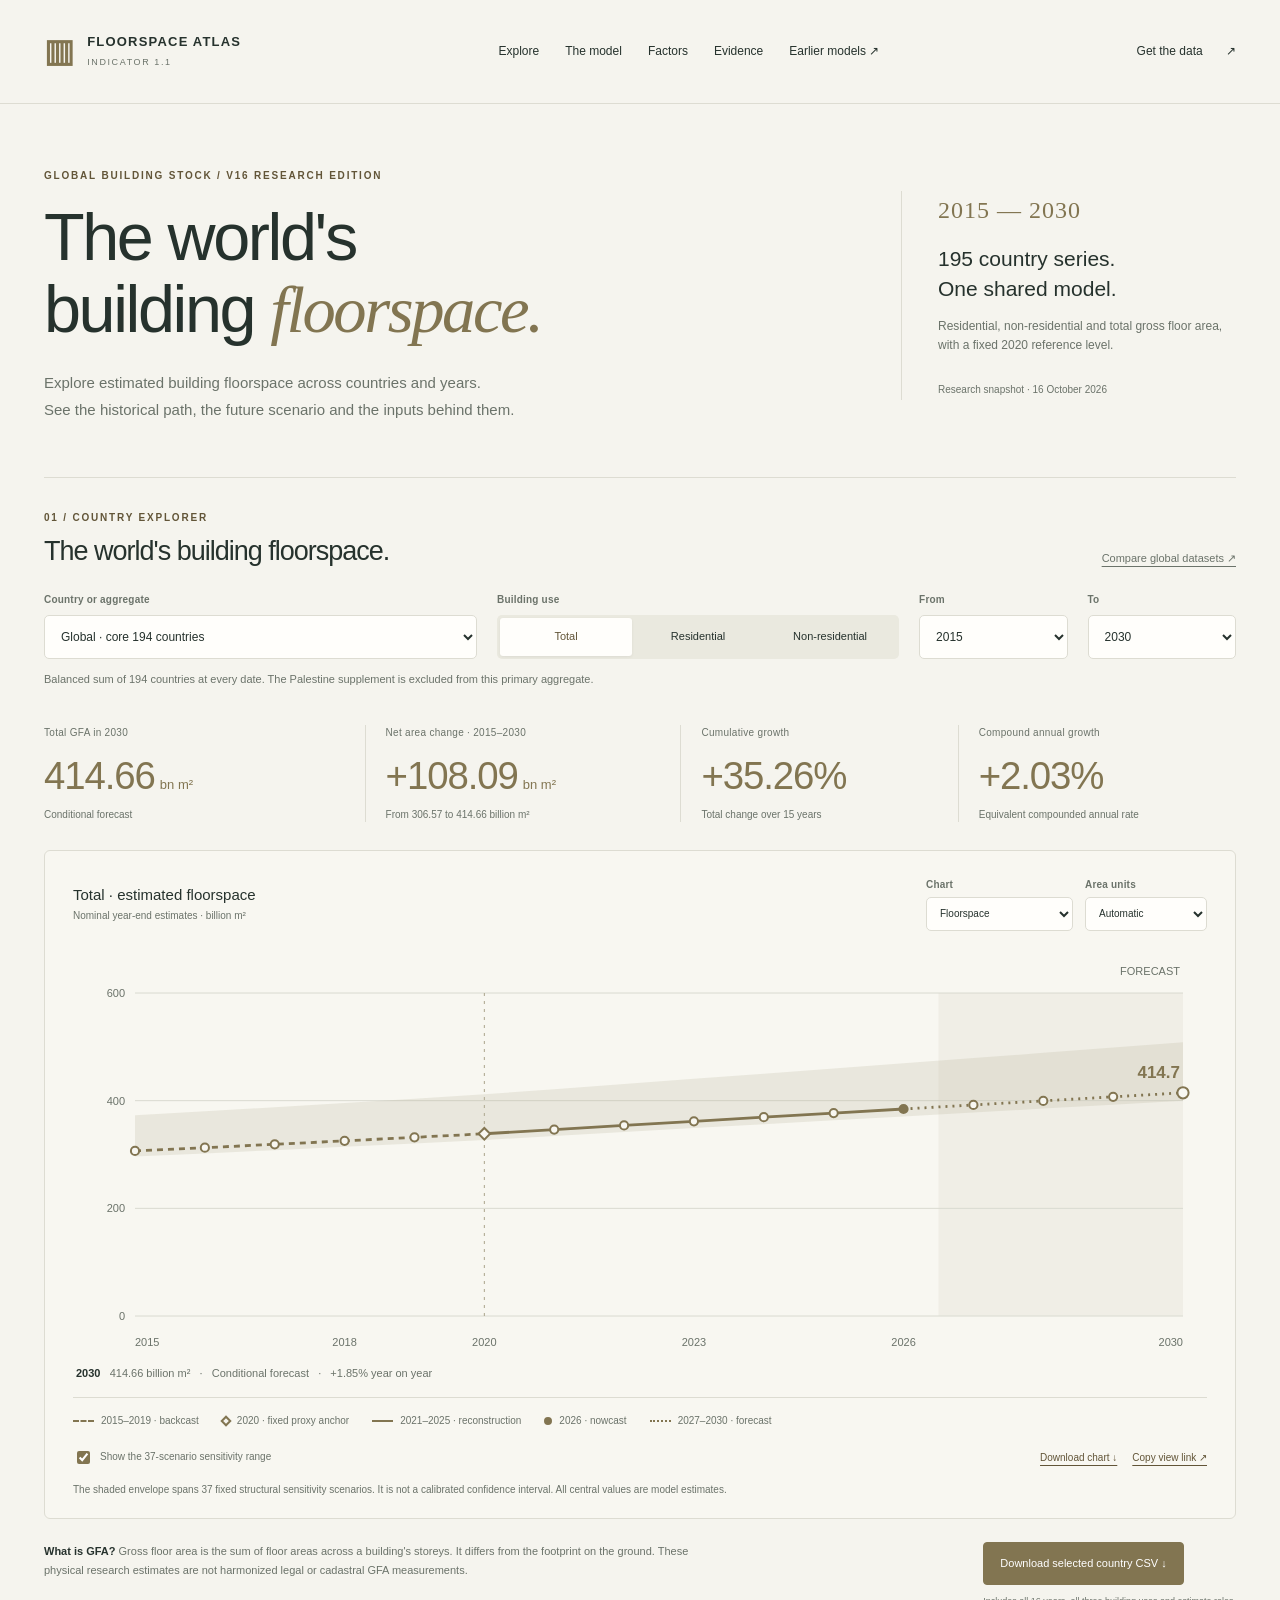
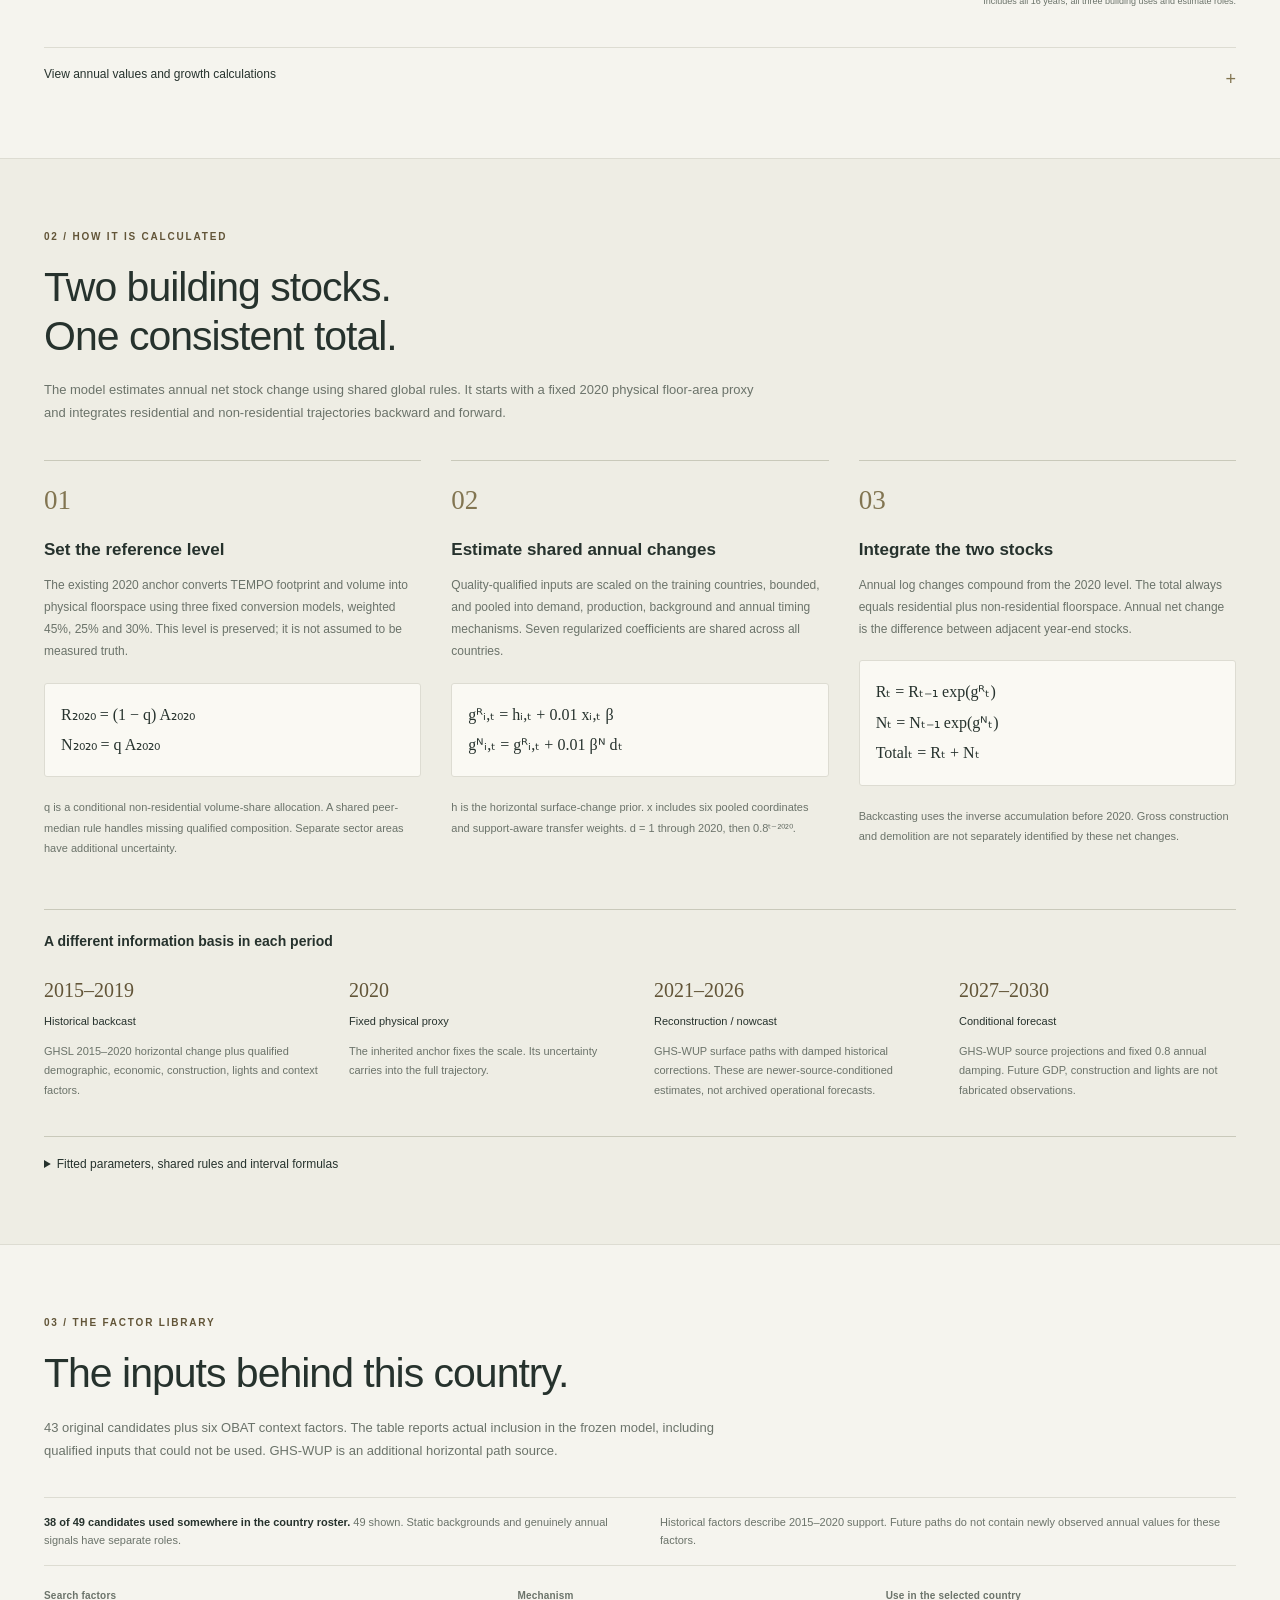
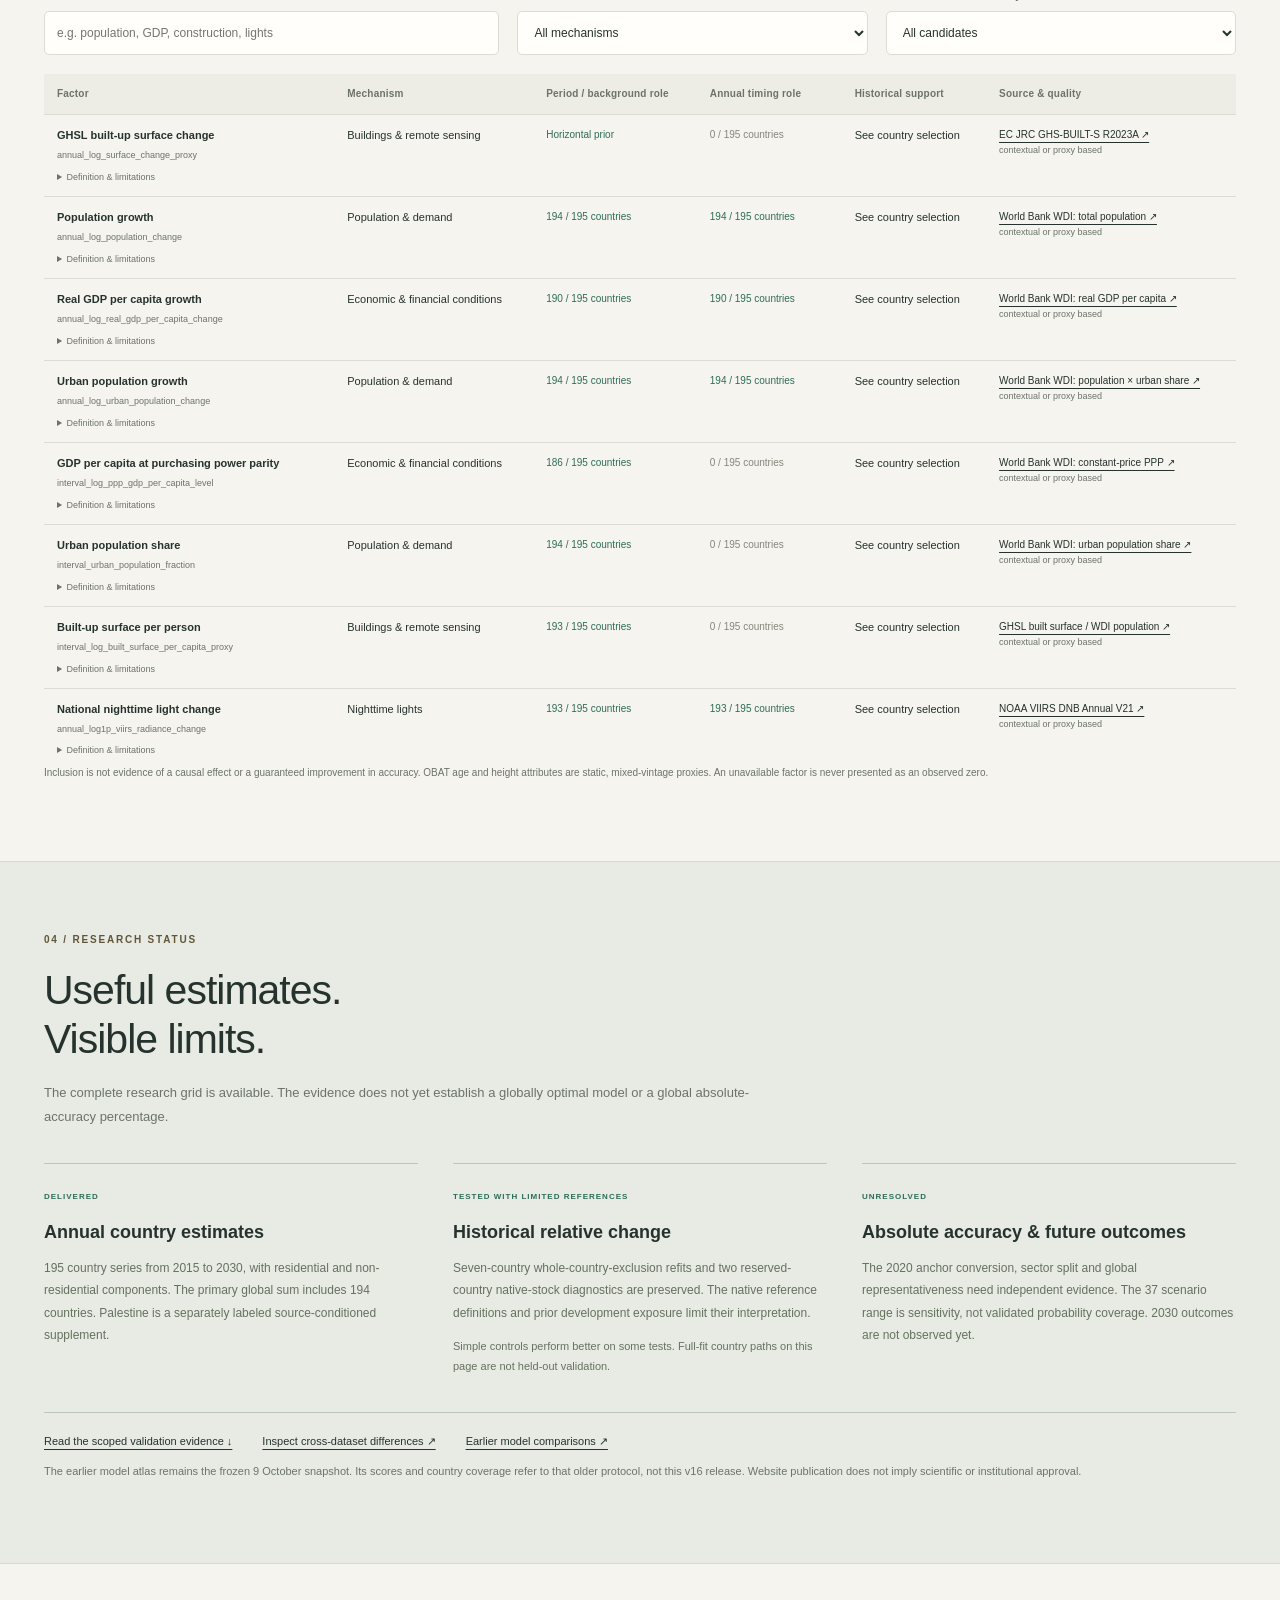
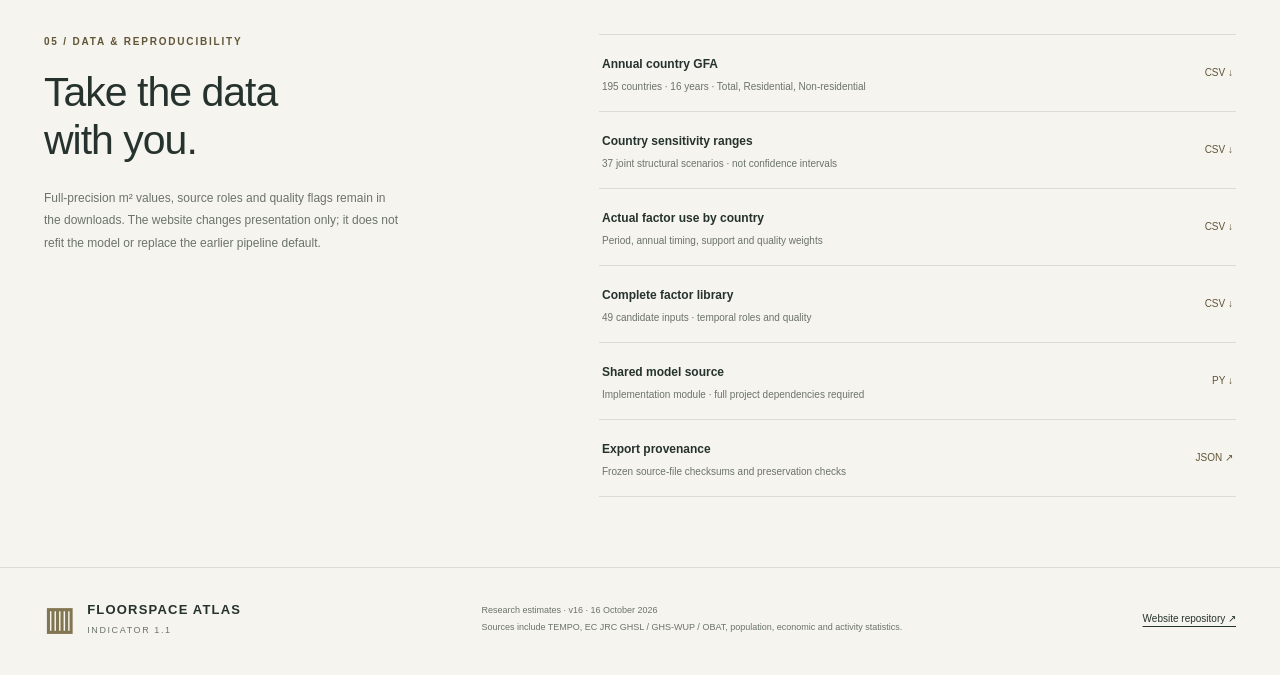
==== commit d92a8986: "Add v16 country explorer with interval growth and factor provenance" ====
--- a/index.html
+++ b/index.html
@@ -1,95 +1,44 @@
 <!doctype html>
 <html lang="en">
 <head>
-  <meta charset="utf-8">
-  <meta name="viewport" content="width=device-width,initial-scale=1">
-  <meta name="description" content="An interactive research atlas of 14 shared GFA backcasting models, 195-country historical trajectories, factor coverage and country-excluded development diagnostics.">
-  <meta name="color-scheme" content="light">
-  <title>GFA Backcasting Atlas · Indicator 1.1</title>
-  <link rel="icon" href="favicon.svg" type="image/svg+xml">
-  <link rel="stylesheet" href="styles.css">
-  <script src="app.js" defer></script>
+  <meta charset="utf-8"><meta name="viewport" content="width=device-width,initial-scale=1">
+  <title>Global Floorspace Atlas · 2015–2030</title>
+  <meta name="description" content="Explore annual country estimates of residential, non-residential and total gross floor area. Compare any two years, inspect factors and understand the shared v16 model.">
+  <meta name="color-scheme" content="light"><link rel="icon" href="favicon.svg" type="image/svg+xml">
+  <link rel="stylesheet" href="explorer.css"><script src="data/explorer-data.js" defer></script><script src="explorer.js" defer></script>
 </head>
 <body>
-<a class="skip-link" href="#main">Skip to research</a>
-<header class="site-header">
-  <a class="brand" href="#overview"><span class="brand-mark" aria-hidden="true">▥</span><span>GFA BACKCASTING ATLAS<span class="brand-sub">INDICATOR 1.1 / RESEARCH ATLAS</span></span></a>
-  <nav aria-label="Main navigation"><a href="#comparison">Performance</a><a href="#explorer">Country explorer</a><a href="#models">Models</a><a href="#factors">Factors</a><a href="#evidence">Evidence</a></nav>
-  <a class="header-download" href="#downloads">Data & sources ↗</a>
-</header>
-<main id="main">
-  <section class="hero wrap" id="overview">
-    <div class="hero-copy"><div class="eyebrow"><span class="status-dot"></span> RESEARCH SNAPSHOT · 09 OCT 2026</div>
-      <h1>Reconstructing<br>the world's<br><em>building stock.</em></h1>
-      <p class="hero-description">A shared model for estimating each country's Gross Floor Area from 2015 to 2020. Explore the evolution from a simple endpoint baseline to factor-informed dynamic backcasting.</p>
-      <div class="hero-actions"><a class="button primary" href="#comparison">Compare the models <span>↓</span></a><a class="text-link" href="#models">Explore the methodology ↗</a></div>
-      <p class="hero-footnote">Fixed 2020 anchors. Shared rules across countries.<br>Frozen research candidates; v0.3 remains the default.</p>
+<a class="skip" href="#explorer">Skip to the country explorer</a>
+<header class="masthead wrap"><a class="brand" href="index.html"><span class="brand-symbol" aria-hidden="true">▥</span><span>FLOORSPACE ATLAS<small>INDICATOR 1.1</small></span></a><nav aria-label="Main navigation"><a href="#explorer">Explore</a><a href="#method">The model</a><a href="#factors">Factors</a><a href="#evidence">Evidence</a><a href="history.html">Earlier models ↗</a></nav><a class="top-download" href="#downloads">Get the data <span>↗</span></a></header>
+<main>
+  <section class="intro wrap"><div><p class="eyebrow">GLOBAL BUILDING STOCK / V16 RESEARCH EDITION</p><h1>The world's<br>building <em>floorspace.</em></h1><p class="lead">Explore estimated building floorspace across countries and years.<br>See the historical path, the future scenario and the inputs behind them.</p></div><aside class="edition"><span class="edition-tag">2015 — 2030</span><strong>195 country series.<br>One shared model.</strong><p>Residential, non-residential and total gross floor area, with a fixed 2020 reference level.</p><span class="snapshot">Research snapshot · 16 October 2026</span></aside></section>
+
+  <section id="explorer" class="explorer wrap" aria-labelledby="explorer-heading">
+    <div class="explorer-heading"><div><p class="eyebrow">01 / COUNTRY EXPLORER</p><h2 id="explorer-heading">The world's building floorspace.</h2></div><a class="quiet-link" href="comparison/index.html">Compare global datasets ↗</a></div>
+    <div class="controls"><label class="country-control">Country or aggregate<select id="country"></select></label><div class="sector-control"><span id="sector-label">Building use</span><div class="segmented" role="group" aria-labelledby="sector-label"><button class="active" data-sector="total" aria-pressed="true">Total</button><button data-sector="residential" aria-pressed="false">Residential</button><button data-sector="non_residential" aria-pressed="false">Non-residential</button></div></div><label>From<select id="start-year"></select></label><label>To<select id="end-year"></select></label></div>
+    <div id="country-note" class="country-note" aria-live="polite"></div>
+    <div class="metrics" aria-live="polite"><article><span id="level-label">Estimated GFA in 2030</span><strong id="level-value">—</strong><small id="level-note">—</small></article><article><span id="change-label">Net area change</span><strong id="change-value">—</strong><small id="change-note">End stock minus start stock</small></article><article><span>Cumulative growth</span><strong id="growth-value">—</strong><small id="growth-note">—</small></article><article><span>Compound annual growth</span><strong id="cagr-value">—</strong><small id="cagr-note">—</small></article></div>
+    <div class="chart-card"><div class="chart-top"><div><h3 id="chart-title">Estimated floorspace</h3><p id="chart-subtitle">Nominal year-end estimates · billion m²</p></div><div class="chart-options"><label>Chart<select id="chart-view"><option value="level">Floorspace</option><option value="net">Annual net area change</option><option value="rate">Annual growth rate</option><option value="index">Index · 2020 = 100</option></select></label><label>Area units<select id="unit"><option value="auto">Automatic</option><option value="billion">Billion m²</option><option value="million">Million m²</option></select></label></div></div>
+      <div id="chart" class="chart" aria-label="Annual floorspace chart"></div>
+      <div class="chart-readout" id="chart-readout" aria-live="polite">Hover or focus a year to inspect it.</div>
+      <div class="chart-legend"><span><i class="line backcast"></i>2015–2019 · backcast</span><span><i class="anchor-dot"></i>2020 · fixed proxy anchor</span><span><i class="line"></i>2021–2025 · reconstruction</span><span><i class="nowcast-dot"></i>2026 · nowcast</span><span><i class="line forecast"></i>2027–2030 · forecast</span></div>
+      <div class="chart-bottom"><label class="check"><input id="show-range" type="checkbox" checked><span>Show the 37-scenario sensitivity range</span></label><div><button id="download-chart" class="text-button">Download chart ↓</button><button id="share-view" class="text-button">Copy view link ↗</button></div></div>
+      <p class="fineprint" id="range-note">The shaded envelope spans fixed structural sensitivity scenarios. It is not a calibrated confidence interval. All central values are model estimates.</p>
     </div>
-    <div class="hero-visual"><div class="figure-top"><span>THE BACKCASTING PROBLEM</span><span>2015 → 2020</span></div>
-      <svg class="stock-illustration" viewBox="0 0 600 350" role="img" aria-label="Illustration of historical paths converging on a fixed 2020 anchor, not a data chart">
-        <defs><linearGradient id="fade" x1="0" y1="0" x2="1" y2="0"><stop stop-color="#d4e6e0" stop-opacity=".2"/><stop offset="1" stop-color="#a0bfb5" stop-opacity=".7"/></linearGradient></defs>
-        <g stroke="#dce7e2" stroke-width="1"><path d="M40 85H545 M40 145H545 M40 205H545 M40 265H545"/><path d="M65 50V290 M161 50V290 M257 50V290 M353 50V290 M449 50V290 M545 50V290"/></g>
-        <path d="M65 250C190 252 270 172 353 143S483 104 545 83L545 83C459 107 411 180 353 201S180 269 65 280Z" fill="url(#fade)"/>
-        <g fill="none" stroke-linecap="round"><path d="M65 250C155 240 174 198 257 180S364 135 449 110L545 83" stroke="#80968b" stroke-width="2" stroke-dasharray="5 7"/><path d="M65 271C157 259 197 201 257 210S390 140 449 121L545 83" stroke="#be865d" stroke-width="2.5"/><path d="M65 245C150 222 180 225 257 188S353 152 449 113L545 83" stroke="#2f7160" stroke-width="3.5"/><path d="M65 267C163 252 182 220 257 202S401 159 449 125L545 83" stroke="#7b9da9" stroke-width="2"/></g>
-        <circle cx="545" cy="83" r="13" fill="#d5e4dc"/><circle cx="545" cy="83" r="6" fill="#215846"/>
-        <text x="435" y="49" fill="#215846" font-size="12" font-family="sans-serif">FIXED 2020 ANCHOR</text>
-        <g fill="#78857c" font-size="12" font-family="sans-serif"><text x="50" y="320">2015</text><text x="146" y="320">2016</text><text x="242" y="320">2017</text><text x="338" y="320">2018</text><text x="434" y="320">2019</text><text x="530" y="320">2020</text></g>
-      </svg>
-      <div class="hero-equation">F<sub>c,t</sub> = F<sub>c,2020</sub> exp(−Σ<sub>y&gt;t</sub> r<sub>c,y</sub>)</div>
-      <p>Estimate cumulative change.<br>Recover the annual path. Preserve the endpoint.</p>
-      <div class="figure-caption">Conceptual illustration · trajectories are not observations or uncertainty bands.</div>
-    </div>
-  </section>
-  <div class="stats-band"><div class="wrap stats"><div><strong>14</strong><span>core model variants</span></div><div><strong>195</strong><span>countries in the reporting roster</span></div><div><strong>193</strong><span>complete latest historical paths</span></div><div><strong>43</strong><span>candidate factors in the library</span></div></div></div>
-
-  <section class="wrap section" id="comparison">
-    <div class="section-heading"><div><div class="eyebrow">01 / PERFORMANCE</div><h2>How the models compare.</h2><p>Ten structures, evaluated under the same frozen country-exclusion protocol.</p></div><div class="pill">LOWER ERROR IS BETTER</div></div>
-    <div class="evidence-note"><strong>What these scores measure</strong><span>Historical changes relative to 2020 on six previously exposed native stock series: CHL, DEU, DNK, KAZ, KGZ and ROU. Each country is excluded from its own fitting fold. These residential/register references are not aligned national all-use GFA truth.</span></div>
-    <div class="chart-panel"><div class="panel-heading"><div><h3>Shared-model comparison</h3><p id="metric-description">Country-macro mean absolute log error × 100 · 2015–2019</p></div><div class="control"><label for="metric">Metric</label><select id="metric"><option value="macro_history_error_x100">Full history · 2015–2019</option><option value="macro_interior_error_x100">Intermediate years · 2016–2019</option><option value="macro_endpoint_error_x100">Five-year change · 2015 endpoint</option><option value="worst_country_error_x100">Worst country</option><option value="excluding_KGZ_error_x100">History excluding KGZ</option></select></div></div>
-      <div id="performance-chart" class="chart" aria-live="polite"></div>
-      <div class="chart-bottom"><span>Matched six-country refits · full-fit predictions never supply these scores.</span><span>Metric: |log(predicted ratio / native ratio)| × 100</span></div>
-      <details class="data-detail"><summary>View comparable values and improvement counts</summary><div id="score-table" class="table-scroll"></div></details>
-    </div>
-    <div class="findings-grid"><article><span class="finding-index">A</span><h3>A small mean improvement</h3><p>v0.13 reaches <strong>1.5074</strong> on the six-country history metric versus <strong>1.5187</strong> for v0.12. Its 2015 endpoint is unchanged.</p></article><article><span class="finding-index">B</span><h3>Stability still matters</h3><p>v0.12 has a lower worst-country and excluding-KGZ error than v0.13. Average performance alone does not identify a globally reliable winner.</p></article><article><span class="finding-index">C</span><h3>Transfer is unresolved</h3><p>On Korea's partial external native-stock diagnostic, v0.3 outperforms the later dynamic candidates. No version has established global accuracy.</p></article></div>
-    <div class="two-panels"><div class="chart-panel"><div class="panel-heading"><div><h3>Where improvement happens</h3><p>History error by excluded country and model.</p></div></div><div id="heatmap" class="table-scroll"></div><p class="panel-note">Finland is excluded from the main cohort because its register-method bridge is unresolved. Its seven-country shadow results remain available below.</p></div>
-      <div class="chart-panel"><div class="panel-heading"><div><h3>The external transfer check</h3><p>Korea · 2016–2019 relative to 2020</p></div></div><div id="external-chart" class="chart"></div><p class="panel-note">KOR was never fitted, but was previously exposed during development. This is a partial native-stock diagnostic, not a pristine independent all-use GFA validation. 2015 is quarantined for an unresolved source revision.</p></div></div>
-    <details class="wide-detail"><summary>Early experiments and Finland shadow · different protocols</summary><div class="detail-content"><h3>Original seven-country diagnostics</h3><p>Original release scores retain their original date rules and seven-country fits, including Finland. v0.1 and v0.2 were not fitted shared responses; v0.4 and v0.6 have no matched-six scores. Do not combine this table with the main comparison to select a winner.</p><div id="legacy-table" class="table-scroll"></div><p>The v0.3 original history value is the algebraic summary (4 × saved intermediate error + saved endpoint error) / 5. It summarizes the existing errors; no model was refitted.</p><h3>Latest seven-country shadow comparison</h3><p>The latest six-country refits scored on those six plus Finland as an unresolved shadow. This is a separate sensitivity summary.</p><div id="shadow-table" class="table-scroll"></div></div></details>
+    <div class="below-chart"><p><strong>What is GFA?</strong> Gross floor area is the sum of floor areas across a building's storeys. It differs from the footprint on the ground. These physical research estimates are not harmonized legal or cadastral GFA measurements.</p><div><button id="download-country" class="button olive">Download selected country CSV ↓</button><p id="download-note" class="fineprint">Includes all 16 years, all three building uses and estimate roles.</p></div></div>
+    <details class="annual-data"><summary>View annual values and growth calculations <span>+</span></summary><div class="table-scroll" id="annual-table"></div></details>
   </section>
 
-  <section class="section explorer-section" id="explorer"><div class="wrap"><div class="section-heading"><div><div class="eyebrow">02 / GLOBAL BACKCASTS</div><h2>One country. Fourteen perspectives.</h2><p>Explore estimated 2015–2020 trajectories and the differences introduced by each model.</p></div></div>
-    <div class="explorer-grid"><aside class="explorer-controls"><div class="control"><label for="country">Country</label><select id="country"></select></div><div class="control"><label for="units">Vertical axis</label><select id="units"><option value="index">2020 = 100</option><option value="absolute">GFA · billion m²</option><option value="growth">Annual net change · %</option></select></div><div class="control"><label for="path-source">Prediction snapshot</label><select id="path-source"><option value="paths">Original frozen releases · all 14</option><option value="matched">Matched-six comparator fits · 10</option></select></div>
-      <fieldset><legend>Models to display</legend><div class="selection-actions"><button id="select-all" type="button">All</button><button id="select-latest" type="button">Key versions</button></div><div id="model-toggles" class="model-toggles"></div></fieldset>
-    </aside><div class="chart-panel country-panel"><div class="panel-heading"><div><h3 id="country-title">Country trajectories</h3><p id="country-subtitle">Full fitted model outputs · not validation</p></div><button id="download-country" class="small-button" type="button">Download country CSV ↓</button></div><div id="country-chart" class="chart"></div><div id="country-legend" class="legend"></div><div id="country-status" class="country-status" aria-live="polite"></div><details class="data-detail"><summary>Annual values and five-year changes</summary><div id="country-table" class="table-scroll"></div></details><details class="data-detail"><summary>Factors actually available to v0.13 in this country</summary><div id="country-factors" class="table-scroll"></div></details></div></div>
-    <p class="section-note">These curves are source/proxy-conditional estimates, not official GFA observations. All models preserve the inherited 2020 anchor; its accuracy is not established by endpoint agreement. PSE has no path; VAT has only its 2020 anchor. Missing values stay missing.</p>
-    <div class="chart-panel held-panel"><div class="panel-heading"><div><h3>Compare a genuinely excluded fitting fold</h3><p>Predicted ratios versus native references · 2020 = 100</p></div><div class="control"><label for="held-country">Held-out reference</label><select id="held-country"><option value="CHL">Chile</option><option value="DEU">Germany</option><option value="DNK">Denmark</option><option value="KAZ">Kazakhstan</option><option value="KGZ">Kyrgyzstan</option><option value="ROU">Romania</option><option value="FIN">Finland · unresolved shadow</option></select></div></div><div id="held-chart" class="chart"></div><div id="held-legend" class="legend"></div><p class="panel-note">v0.3, v0.8, v0.12 and v0.13 use the saved excluded-country predictions here. The native reference is a different stock scope, normalized to its own 2020 total. Prior development exposure remains; this does not make the country an untouched test set.</p></div>
+  <section id="method" class="section method-section"><div class="wrap"><div class="section-heading"><p class="eyebrow">02 / HOW IT IS CALCULATED</p><h2>Two building stocks.<br>One consistent total.</h2><p>The model estimates annual net stock change using shared global rules. It starts with a fixed 2020 physical floor-area proxy and integrates residential and non-residential trajectories backward and forward.</p></div>
+    <div class="method-steps"><article><span class="step">01</span><h3>Set the reference level</h3><p>The existing 2020 anchor converts TEMPO footprint and volume into physical floorspace using three fixed conversion models, weighted 45%, 25% and 30%. This level is preserved; it is not assumed to be measured truth.</p><div class="equation">R₂₀₂₀ = (1 − q) A₂₀₂₀<br>N₂₀₂₀ = q A₂₀₂₀</div><p class="small">q is a conditional non-residential volume-share allocation. A shared peer-median rule handles missing qualified composition. Separate sector areas have additional uncertainty.</p></article><article><span class="step">02</span><h3>Estimate shared annual changes</h3><p>Quality-qualified inputs are scaled on the training countries, bounded, and pooled into demand, production, background and annual timing mechanisms. Seven regularized coefficients are shared across all countries.</p><div class="equation">gᴿᵢ,ₜ = hᵢ,ₜ + 0.01 xᵢ,ₜ β<br>gᴺᵢ,ₜ = gᴿᵢ,ₜ + 0.01 βᴺ dₜ</div><p class="small">h is the horizontal surface-change prior. x includes six pooled coordinates and support-aware transfer weights. d = 1 through 2020, then 0.8ᵗ⁻²⁰²⁰.</p></article><article><span class="step">03</span><h3>Integrate the two stocks</h3><p>Annual log changes compound from the 2020 level. The total always equals residential plus non-residential floorspace. Annual net change is the difference between adjacent year-end stocks.</p><div class="equation">Rₜ = Rₜ₋₁ exp(gᴿₜ)<br>Nₜ = Nₜ₋₁ exp(gᴺₜ)<br>Totalₜ = Rₜ + Nₜ</div><p class="small">Backcasting uses the inverse accumulation before 2020. Gross construction and demolition are not separately identified by these net changes.</p></article></div>
+    <div class="timeline"><h3>A different information basis in each period</h3><div><article><b>2015–2019</b><span>Historical backcast</span><p>GHSL 2015–2020 horizontal change plus qualified demographic, economic, construction, lights and context factors.</p></article><article><b>2020</b><span>Fixed physical proxy</span><p>The inherited anchor fixes the scale. Its uncertainty carries into the full trajectory.</p></article><article><b>2021–2026</b><span>Reconstruction / nowcast</span><p>GHS-WUP surface paths with damped historical corrections. These are newer-source-conditioned estimates, not archived operational forecasts.</p></article><article><b>2027–2030</b><span>Conditional forecast</span><p>GHS-WUP source projections and fixed 0.8 annual damping. Future GDP, construction and lights are not fabricated observations.</p></article></div></div>
+    <details class="model-details"><summary>Fitted parameters, shared rules and interval formulas</summary><div class="detail-grid"><div><h3>Frozen shared parameters</h3><div id="parameter-table"></div><p class="small">Six common coefficients have ridge penalty 1; the sector departure has penalty 9. Country-balanced robust fitting uses seven development countries. No fitted national correction coefficient is added.</p><a href="downloads/v16-model-parameters.json" download>Download complete fitted specification ↗</a></div><div><h3>Your selected-year calculation</h3><div class="equation">Net area change = Aend − Astart<br>Growth (%) = 100 (Aend / Astart − 1)<br>CAGR (%) = 100 [(Aend / Astart)¹⁄⁽ᵉⁿᵈ⁻ˢᵗᵃʳᵗ⁾ − 1]</div><p class="small">The time interval is the difference in years. Negative changes are retained. Scenario envelopes are not used to invent growth confidence intervals.</p><h3>Missing inputs and extrapolation</h3><p class="small">Source gaps stay missing. Unsupported mechanisms are omitted; explicit shared horizontal and composition fallbacks are used where needed. Predictor-range flags identify extrapolation, not validated reliability scores.</p></div></div></details>
   </div></section>
 
-  <section class="wrap section" id="models"><div class="section-heading"><div><div class="eyebrow">03 / MODEL DEVELOPMENT</div><h2>From endpoints to shared dynamics.</h2><p>A complete catalog of the fourteen core variants, with their assumptions and actual predictor roles.</p></div></div>
-    <div class="architecture"><div><span>01</span><h3>Fixed 2020 stock</h3><p>The inherited level anchors every trajectory.</p></div><div><span>02</span><h3>Five-year net change</h3><p>Horizontal prior + shared mechanism response.</p></div><div><span>03</span><h3>Annual timing</h3><p>Qualified changes and activity; zero-sum timing in later models.</p></div><div><span>04</span><h3>Historical stock</h3><p>Reverse accumulation recovers 2015–2019.</p></div></div>
-    <div id="model-timeline" class="model-timeline" role="group" aria-label="Select a model version"></div>
-    <article id="model-detail" class="model-detail" aria-live="polite"></article>
-    <details class="wide-detail"><summary>Earlier studies and the fixed 0.50 candidate</summary><div class="detail-content"><p>The pre-core studies examined reference quality, relative trends, country transfer, spatial inputs and hierarchical candidates. The frozen trend weight 0.50 is a separate early sensitivity candidate; it is not model v0.5. These studies and negative results remain in the source archive.</p><div id="precursor-links" class="precursor-links"></div></div></details>
-  </section>
+  <section id="factors" class="wrap section"><div class="section-heading"><p class="eyebrow">03 / THE FACTOR LIBRARY</p><h2>The inputs behind this country.</h2><p>43 original candidates plus six OBAT context factors. The table reports actual inclusion in the frozen model, including qualified inputs that could not be used. GHS-WUP is an additional horizontal path source.</p></div><div class="factor-summary"><p id="factor-summary">Loading factor coverage…</p><p id="factor-future-note">Historical factors describe 2015–2020 support. Future paths do not contain newly observed annual values for these factors.</p></div><div class="factor-controls"><label>Search factors<input type="search" id="factor-search" placeholder="e.g. population, GDP, construction, lights"></label><label>Mechanism<select id="factor-group"><option value="all">All mechanisms</option><option value="A">Buildings & remote sensing</option><option value="B">Construction & investment</option><option value="C">Population & demand</option><option value="D">Economic & financial conditions</option><option value="E">Stock age & loss risk</option><option value="F">Nighttime lights</option></select></label><label>Use in the selected country<select id="factor-status"><option value="all">All candidates</option><option value="used">Used factors</option><option value="unused">Not used</option><option value="annual">Used for annual timing</option><option value="static">Static context</option></select></label></div><div class="table-scroll factors-table" id="factor-table"></div><p class="fineprint">Inclusion is not evidence of a causal effect or a guaranteed improvement in accuracy. OBAT age and height attributes are static, mixed-vintage proxies. An unavailable factor is never presented as an observed zero.</p></section>
 
-  <section class="section factor-section" id="factors"><div class="wrap"><div class="section-heading"><div><div class="eyebrow">04 / FACTOR LIBRARY</div><h2>More information. Controlled complexity.</h2><p>Every candidate remains visible, including variables with insufficient or unsuitable data.</p></div><div class="pill">43 CANDIDATES · QUALITY FILTERED</div></div>
-    <div class="factor-groups"><div><b>A</b><span>Built environment</span><small>Coverage, morphology, volume proxies</small></div><div><b>B</b><span>Construction & investment</span><small>Activity, permits, materials, capital</small></div><div><b>C</b><span>Population & households</span><small>Urban demand, migration, demography</small></div><div><b>D</b><span>Economic conditions</span><small>GDP, PPP, sectors, finance</small></div><div><b>E</b><span>Stock & loss risk</span><small>Age context, disasters, conflict</small></div><div><b>F</b><span>Nighttime lights</span><small>National, built-weighted, urban core</small></div></div>
-    <div class="chart-panel"><div class="filter-row"><div class="control grow"><label for="factor-search">Find a factor or source</label><input id="factor-search" type="search" placeholder="e.g. construction, population, VIIRS"></div><div class="control"><label for="factor-group">Mechanism group</label><select id="factor-group"><option value="all">All groups</option><option value="A">A · Built environment</option><option value="B">B · Construction</option><option value="C">C · Population</option><option value="D">D · Economic</option><option value="E">E · Stock & risk</option><option value="F">F · Lights</option></select></div><div class="control"><label for="factor-usage">v0.13 eligibility</label><select id="factor-usage"><option value="all">All candidates</option><option value="active">Active qualified predictors</option><option value="inactive">Inactive / prior only</option></select></div></div>
-      <p class="panel-note" id="factor-count"></p><div id="factor-table" class="table-scroll factor-table"></div><p class="panel-note">Coverage reports qualified source availability, not accuracy. Static background repeats are not annual observations. v0.13 cumulative/annual eligibility comes from its full frozen fit; every held-out fold recomputes support. Click a factor to inspect its unit, quality, provenance and limitations.</p>
-    </div>
-    <details class="wide-detail"><summary>Factor roles across all model versions</summary><div class="detail-content"><p>Roles are read from each frozen fitted specification. An empty cell means the candidate is not active in that release. The GHSL horizontal prior is preserved separately; the 43 library entries are not 43 independent sources.</p><div id="factor-matrix" class="table-scroll"></div></div></details>
-  </div></section>
+  <section id="evidence" class="evidence-section section"><div class="wrap"><div class="section-heading"><p class="eyebrow">04 / RESEARCH STATUS</p><h2>Useful estimates.<br>Visible limits.</h2><p>The complete research grid is available. The evidence does not yet establish a globally optimal model or a global absolute-accuracy percentage.</p></div><div class="evidence-cards"><article><span class="status-word">DELIVERED</span><h3>Annual country estimates</h3><p>195 country series from 2015 to 2030, with residential and non-residential components. The primary global sum includes 194 countries. Palestine is a separately labeled source-conditioned supplement.</p></article><article><span class="status-word">TESTED WITH LIMITED REFERENCES</span><h3>Historical relative change</h3><p>Seven-country whole-country-exclusion refits and two reserved-country native-stock diagnostics are preserved. The native reference definitions and prior development exposure limit their interpretation.</p><p class="small">Simple controls perform better on some tests. Full-fit country paths on this page are not held-out validation.</p></article><article><span class="status-word">UNRESOLVED</span><h3>Absolute accuracy & future outcomes</h3><p>The 2020 anchor conversion, sector split and global representativeness need independent evidence. The 37 scenario range is sensitivity, not validated probability coverage. 2030 outcomes are not observed yet.</p></article></div><div class="evidence-links"><a href="downloads/v16-validation-evidence.csv" download>Read the scoped validation evidence ↓</a><a href="comparison/index.html">Inspect cross-dataset differences ↗</a><a href="history.html#comparison">Earlier model comparisons ↗</a></div><p class="small muted">The earlier model atlas remains the frozen 9 October snapshot. Its scores and country coverage refer to that older protocol, not this v16 release. Website publication does not imply scientific or institutional approval.</p></div></section>
 
-  <section class="wrap section" id="evidence"><div class="section-heading"><div><div class="eyebrow">05 / EVIDENCE & LIMITS</div><h2>What the results support.</h2><p>The frozen evidence includes improvements, regressions and unsuccessful experiments.</p></div></div>
-    <div class="chart-panel"><div class="panel-heading"><div><h3>Refitted factor-group ablations</h3><p>Change in six-country history error versus the full candidate.</p></div><div class="control"><label for="ablation-version">Frozen release</label><select id="ablation-version"><option value="v13">v0.13</option><option value="v12">v0.12</option><option value="v11">v0.11</option><option value="v10">v0.10</option></select></div></div><div id="ablation-chart" class="chart"></div><p class="panel-note">Negative values mean the ablated/control model performs better on this development diagnostic. For v0.13, removing the capacity channel and using uniform annual timing both improve the mean. These are diagnostic controls, not independently validated replacements or causal factor effects.</p><details class="data-detail"><summary>Ablation values</summary><div id="ablation-table" class="table-scroll"></div></details></div>
-    <div class="evidence-grid"><article><div class="eyebrow">SUPPORTED</div><h3>A reproducible shared pipeline</h3><p>All fourteen variants are preserved. The latest release provides 193 complete historical paths: 188 shared-model estimates and five inherited fallbacks. Six-country excluded-fold errors are reproducible from saved predictions.</p></article><article><div class="eyebrow">UNRESOLVED</div><h3>Global target accuracy</h3><p>Six eligible weak references cannot represent the global stock. There are zero untouched, target-aligned all-use GFA validation countries in this snapshot. Fitted feature ranges and leverage flags do not establish an Area of Applicability.</p></article><article><div class="eyebrow">UNRESOLVED</div><h3>Definition and uncertainty</h3><p>Physical floorspace proxies and local statistical GFA definitions differ. Gross completions, demolitions and vertical change are not separately identified. No GFA confidence interval has calibrated coverage.</p></article></div>
-    <div class="decision"><span class="decision-label">CURRENT RESEARCH JUDGMENT</span><h3>Retain the default. Preserve the candidates.</h3><p>v0.13 has the lowest mean history error among the ten complete candidates on the matched six-country diagnostic. v0.12 is more stable on several accompanying diagnostics. v0.3 remains better on the partial Korean transfer check. The evidence supports continued research, not adoption of a globally superior model.</p></div>
-    <details class="wide-detail"><summary>Reference dates, stock scopes and global coverage diagnostics</summary><div class="detail-content"><h3>Reference handling fixed before scoring</h3><p>Denmark's 1 January stock for year y+1 approximates the preceding 31 December. The date rule was fixed from source metadata, not selected for performance. Finland's register/classification bridge remains unresolved and excludes it from fitting. Korean 2015 is quarantined for incompatible source revisions.</p><div id="label-table" class="table-scroll"></div><h3>Global coverage</h3><p>Five fallback countries: ERI, LIE, PRK, SSD and YEM. PSE remains missing and VAT retains only 2020. 182 countries have at least one out-of-training-range feature flag; this is a predictor diagnostic, not validated AOA. In v0.13, 46 cumulative and 103 annual transfer corrections are attenuated by the shared support rule. No release demonstrates global interval coverage.</p></div></details>
-  </section>
-
-  <section class="downloads-section" id="downloads"><div class="wrap"><div class="section-heading"><div><div class="eyebrow">06 / RESEARCH PACKAGE</div><h2>Take the evidence with you.</h2><p>Portable tables, model descriptions and a checksum trail back to the frozen research.</p></div></div><div class="download-grid"><a href="downloads/all-model-country-gfa.csv" download><span>01 / COUNTRY ESTIMATES</span><h3>All 14 model trajectories ↗</h3><p>195 countries × 6 years · m² · missing values preserved</p></a><a href="downloads/matched-validation.csv" download><span>02 / PERFORMANCE</span><h3>Comparable validation table ↗</h3><p>Ten structures · matched six-country protocol</p></a><a href="downloads/held-country-year-errors.csv" download><span>03 / EXCLUDED FOLDS</span><h3>Country-year predictions ↗</h3><p>Saved excluded-country ratios and reference deviations</p></a><a href="downloads/factor-library.csv" download><span>04 / INPUTS</span><h3>Complete factor library ↗</h3><p>Sources, units, transformations and coverage</p></a><a href="downloads/model-methods.json" download><span>05 / METHODS</span><h3>Model catalog & parameters ↗</h3><p>Architecture, predictor roles and fixed assumptions</p></a><a href="downloads/source-manifest.json" download><span>06 / PROVENANCE</span><h3>Source fingerprints ↗</h3><p>SHA-256 checksums · frozen source commit</p></a></div><p class="download-extras"><a href="downloads/v13-factor-use.csv" download>v0.13 country-factor use</a> · <a href="downloads/v13-ablations.csv" download>v0.13 refitted ablations</a> · <a href="downloads/external-korea.csv" download>Korean diagnostic</a> · <a href="downloads/export-verification.json">Export verification</a></p><p class="package-note">This website is a presentation export. No models were refitted for the site, no prior archive was overwritten and no default output was changed. Model-code and archive links point to the original research repository and may require team access. Public source publishers are linked in the factor library.</p><a id="source-repo" class="text-link" href="https://github.com/Building-Insights-Together/indicator-1.1-existing-floorspace">Original research repository · team access ↗</a></div></section>
-</main>
-<footer class="wrap"><div><strong>GFA BACKCASTING ATLAS</strong><p>Indicator 1.1 · Historical building-stock research<br>Research snapshot: 09 October 2026</p></div><p>GFA = Gross Floor Area<br>Source/proxy-conditional estimates · not official national totals</p><a href="#overview">Back to top ↑</a></footer>
-<div id="load-status" class="load-status" role="status">Loading frozen research…</div>
-<dialog id="factor-dialog"><button id="close-factor" class="dialog-close" aria-label="Close factor details">×</button><div id="factor-detail"></div></dialog>
-<noscript><p class="wrap">Enable JavaScript to explore the charts. The downloadable research tables remain available.</p></noscript>
+  <section id="downloads" class="wrap section downloads"><div><p class="eyebrow">05 / DATA & REPRODUCIBILITY</p><h2>Take the data<br>with you.</h2><p>Full-precision m² values, source roles and quality flags remain in the downloads. The website changes presentation only; it does not refit the model or replace the earlier pipeline default.</p></div><div class="download-list"><a href="downloads/v16-country-year-gfa.csv" download><span><b>Annual country GFA</b><small>195 countries · 16 years · Total, Residential, Non-residential</small></span><span>CSV ↓</span></a><a href="downloads/v16-country-scenario-ranges.csv" download><span><b>Country sensitivity ranges</b><small>37 joint structural scenarios · not confidence intervals</small></span><span>CSV ↓</span></a><a href="downloads/v16-country-factor-use.csv" download><span><b>Actual factor use by country</b><small>Period, annual timing, support and quality weights</small></span><span>CSV ↓</span></a><a href="downloads/v16-factor-library.csv" download><span><b>Complete factor library</b><small>49 candidate inputs · temporal roles and quality</small></span><span>CSV ↓</span></a><a href="downloads/v16-model-source.py" download><span><b>Shared model source</b><small>Implementation module · full project dependencies required</small></span><span>PY ↓</span></a><a href="downloads/v16-explorer-manifest.json"><span><b>Export provenance</b><small>Frozen source-file checksums and preservation checks</small></span><span>JSON ↗</span></a></div></section>
+</main><footer class="wrap footer"><a class="brand" href="#"><span class="brand-symbol" aria-hidden="true">▥</span><span>FLOORSPACE ATLAS<small>INDICATOR 1.1</small></span></a><p>Research estimates · v16 · 16 October 2026<br>Sources include TEMPO, EC JRC GHSL / GHS-WUP / OBAT, population, economic and activity statistics.</p><a href="https://github.com/jianzbit/gfa-backcasting-atlas">Website repository ↗</a></footer><div id="toast" role="status" class="toast" hidden></div>
 </body></html>
--- a/explorer.css
+++ b/explorer.css
@@ -0,0 +1,4 @@
+:root{--paper:#f5f4ee;--white:#fffefb;--ink:#26322d;--muted:#6b736a;--olive:#827551;--olive-dark:#625538;--green:#2e6c58;--border:#dddcd2;--grid:#deded4;--blue:#52768b}*{box-sizing:border-box}html{scroll-behavior:auto;scroll-padding-top:24px}body{margin:0;background:var(--paper);font:15px/1.6 -apple-system,BlinkMacSystemFont,'Segoe UI',sans-serif;color:var(--ink)}a{color:inherit;text-underline-offset:4px}button,select,input{font:inherit;color:inherit}button,a,select,input,summary{outline-offset:5px}button{cursor:pointer}button:disabled{cursor:default;opacity:.45}a:hover{color:var(--olive-dark)}.wrap{max-width:1330px;margin:auto;padding-left:44px;padding-right:44px}.skip{position:absolute;top:-100px;left:20px;background:white;padding:12px;z-index:10}.skip:focus{top:10px}.masthead{display:flex;align-items:center;justify-content:space-between;gap:30px;height:104px;border-bottom:1px solid var(--border)}.brand{display:flex;align-items:center;gap:12px;text-decoration:none;font-size:13px;font-weight:750;letter-spacing:1.2px;line-height:1.3}.brand small{display:block;font-size:9px;font-weight:500;color:var(--muted);letter-spacing:1.6px;margin-top:6px}.brand-symbol{font-size:32px;color:var(--olive);line-height:1}.masthead nav{display:flex;gap:26px;font-size:12px}.masthead nav a{text-decoration:none}.top-download{font-size:12px;text-decoration:none}.top-download span{margin-left:20px}.intro{display:grid;grid-template-columns:1.5fr 1fr;gap:80px;align-items:center;padding-top:64px;padding-bottom:54px}.eyebrow{font-size:10px;letter-spacing:1.8px;font-weight:700;color:var(--olive-dark);margin:0 0 18px}h1{font-size:clamp(40px,5.2vw,68px);font-weight:500;line-height:1.08;letter-spacing:-2.4px;margin:0 0 23px}h1 em{font-family:Georgia,serif;font-weight:400;color:var(--olive);font-style:italic}.lead{color:var(--muted);font-size:15px;line-height:1.8;margin:0}.edition{max-width:335px;justify-self:end;border-left:1px solid var(--border);padding-left:36px}.edition-tag{font-family:Georgia,serif;font-size:24px;color:var(--olive);letter-spacing:1px}.edition strong{display:block;font-size:21px;font-weight:500;line-height:1.45;margin:15px 0 12px}.edition p{font-size:12px;color:var(--muted);margin:0 0 21px}.snapshot{font-size:10px;color:var(--muted)}h2{font-size:34px;font-weight:500;letter-spacing:-1px;line-height:1.18;margin:0 0 12px}h3{font-weight:600;line-height:1.4;margin:0 0 12px;font-size:18px}.explorer{padding-bottom:65px}.explorer-heading{display:flex;align-items:end;justify-content:space-between;gap:24px;border-top:1px solid var(--border);padding-top:32px;margin-bottom:24px}.explorer-heading .eyebrow{margin-bottom:10px}.explorer-heading h2{font-size:27px;margin:0}.quiet-link{font-size:11px;color:var(--muted);white-space:nowrap}.controls{display:grid;grid-template-columns:1.4fr 1.3fr .48fr .48fr;gap:20px;align-items:end}label,.sector-control>span{font-size:10px;font-weight:600;color:var(--muted);display:block;letter-spacing:.2px}select,input[type=search]{border:1px solid var(--border);background:var(--white);border-radius:5px;padding:11px 12px;height:44px;display:block;width:100%;margin-top:7px;font-size:12px;font-weight:500;letter-spacing:0;color:var(--ink)}.segmented{display:flex;background:#eae9df;border-radius:5px;padding:3px;margin-top:7px;height:44px;align-items:stretch}.segmented button{border:0;background:transparent;padding:7px 13px;flex:1;font-size:11px;font-weight:500;border-radius:3px;white-space:nowrap}.segmented button.active{background:var(--white);box-shadow:0 1px 3px #3331;color:var(--olive-dark)}.country-note{font-size:11px;color:var(--muted);min-height:32px;margin-top:12px}.country-note.warning{padding:13px 17px;border-left:3px solid #aa6740;background:#f1e7dc;color:#754628;margin-bottom:18px}.metrics{display:grid;grid-template-columns:1.25fr 1.15fr 1fr 1fr;gap:20px;padding:22px 0 28px}.metrics article{border-right:1px solid var(--border);padding-right:12px}.metrics article:last-child{border:0}.metrics article>span{display:block;font-size:10px;letter-spacing:.3px;color:var(--muted);min-height:20px}.metrics strong{display:block;font-size:clamp(26px,3vw,41px);line-height:1.25;font-weight:400;letter-spacing:-1.1px;color:var(--olive);font-variant-numeric:tabular-nums;margin:7px 0}.metrics strong .value-unit{font-size:13px;letter-spacing:0;font-weight:400;white-space:nowrap;margin-left:5px}.metrics small{font-size:10px;color:var(--muted);line-height:1.5;display:block}.chart-card{border:1px solid var(--border);border-radius:6px;background:#f8f7f1;padding:26px 28px 20px}.chart-top{display:flex;align-items:center;justify-content:space-between;gap:20px}.chart-top h3{font-size:15px;font-weight:500;margin-bottom:3px}.chart-top p{font-size:10px;color:var(--muted);margin:0}.chart-options{display:flex;gap:12px}.chart-options label{min-width:122px}.chart-options select{font-size:10px;height:34px;padding:6px 9px;margin-top:4px}.chart{width:100%;margin-top:20px}.chart svg{width:100%;height:auto;display:block;overflow:visible}.chart .point:focus{outline:none;stroke:var(--green);stroke-width:4}.chart-readout{font-size:11px;color:var(--muted);min-height:29px;padding:4px 3px}.chart-readout strong{font-weight:600;color:var(--ink)}.chart-legend{display:flex;flex-wrap:wrap;gap:11px 23px;align-items:center;font-size:10px;color:var(--muted);border-top:1px solid var(--border);padding-top:15px;margin-top:7px}.chart-legend span{display:flex;align-items:center;gap:7px}.line{display:inline-block;width:21px;border-top:2px solid var(--olive)}.line.backcast{border-top-style:dashed}.line.forecast{border-top-style:dotted}.anchor-dot,.nowcast-dot{width:8px;height:8px;display:inline-block;border:2px solid var(--olive);transform:rotate(45deg);background:var(--paper)}.nowcast-dot{border-radius:50%;transform:none;background:var(--olive)}.chart-bottom{display:flex;justify-content:space-between;align-items:center;gap:20px;margin-top:15px}.check{display:flex;align-items:center;gap:7px;font-size:10px;font-weight:400;letter-spacing:0}.check input{accent-color:var(--olive)}.text-button{background:transparent;border:0;font-size:10px;padding:5px 0 5px 15px;text-decoration:underline;text-underline-offset:4px;color:var(--olive-dark)}.fineprint{font-size:10px;color:var(--muted);line-height:1.7}.chart-card>.fineprint{margin-bottom:0}.below-chart{display:grid;grid-template-columns:1.5fr 1fr;gap:75px;margin-top:23px}.below-chart>p{font-size:11px;color:var(--muted);margin:0;line-height:1.8}.below-chart>div{justify-self:end}.below-chart strong{font-weight:600;color:var(--ink)}.button{display:inline-block;font-size:11px;padding:12px 16px;border-radius:4px;border:1px solid var(--olive);text-decoration:none}.button.olive{background:var(--olive);color:white}.button:hover{background:var(--olive-dark)}.below-chart .fineprint{font-size:9px;max-width:270px}.annual-data{border-top:1px solid var(--border);margin-top:28px;padding-top:17px}.annual-data summary{font-size:12px;cursor:pointer;display:flex;justify-content:space-between}.annual-data summary span{font-size:18px;color:var(--olive)}.table-scroll{overflow-x:auto;margin-top:19px;max-width:100%}table{width:100%;border-collapse:collapse;font-size:11px;text-align:left}th{font-size:10px;letter-spacing:.2px;font-weight:600;color:var(--muted);background:#eeede5;white-space:nowrap}td,th{border-bottom:1px solid var(--border);padding:12px 13px;vertical-align:top}td.num{text-align:right;white-space:nowrap;font-variant-numeric:tabular-nums}tr.selected-year{background:#ece9dc}.phase{font-size:9px;color:var(--olive-dark)}.section{padding-top:70px;padding-bottom:70px}.section-heading{max-width:720px;margin-bottom:35px}.section-heading h2{font-size:41px}.section-heading>p:last-child{font-size:13px;color:var(--muted);margin-top:18px;line-height:1.8}.method-section{background:#eeede4;border-top:1px solid var(--border);border-bottom:1px solid var(--border)}.method-steps{display:grid;grid-template-columns:repeat(3,1fr);gap:30px}.method-steps article{border-top:1px solid #c9c9ba;padding-top:18px}.step{font-family:Georgia,serif;color:var(--olive);font-size:27px}.method-steps h3{font-size:17px;margin-top:16px}.method-steps p{font-size:12px;color:var(--muted);line-height:1.85}.equation{padding:16px;background:#faf9f3;border:1px solid var(--border);border-radius:3px;font-family:Georgia,serif;font-size:16px;line-height:1.9;margin:20px 0;overflow-x:auto;white-space:nowrap}.small{font-size:11px!important;line-height:1.8}.timeline{margin-top:40px;padding-top:22px;border-top:1px solid #c9c9ba}.timeline>h3{font-size:14px}.timeline>div{display:grid;grid-template-columns:repeat(4,1fr);gap:28px;margin-top:22px}.timeline b{font-family:Georgia,serif;color:var(--olive-dark);font-size:20px;font-weight:400}.timeline span{display:block;font-size:11px;margin-top:7px}.timeline p{font-size:11px;color:var(--muted);line-height:1.8}.model-details{border-top:1px solid #c9c9ba;margin-top:24px;padding-top:18px}.model-details summary{font-size:12px;cursor:pointer}.detail-grid{display:grid;grid-template-columns:1fr 1fr;gap:50px;padding-top:24px}.detail-grid a{font-size:11px}.factor-summary{display:flex;align-items:start;gap:40px;border-top:1px solid var(--border);border-bottom:1px solid var(--border);padding:16px 0;margin-bottom:22px}.factor-summary p{font-size:11px;color:var(--muted);margin:0;flex:1}.factor-summary strong{font-weight:600;color:var(--ink)}.factor-controls{display:grid;grid-template-columns:1.3fr 1fr 1fr;gap:18px}.factors-table{max-height:680px;overflow-y:auto}.factors-table thead{position:sticky;top:0;z-index:1}.factor-name{font-weight:600;min-width:200px}.factor-name small{display:block;font-size:9px;line-height:1.55;font-weight:400;color:var(--muted);max-width:280px;margin-top:4px}.factor-name details{font-weight:400;margin-top:7px;font-size:9px;color:var(--muted);max-width:300px}.factor-name summary{cursor:pointer}.used-word{color:var(--green);font-size:10px}.not-used{color:#84877c;font-size:10px}.source-cell{min-width:160px;max-width:230px;font-size:10px;overflow-wrap:anywhere}.quality{font-size:9px;line-height:1.7;color:var(--muted);min-width:105px}.evidence-section{background:#e7ebe4;border-top:1px solid #d5dbd1;border-bottom:1px solid #d5dbd1}.evidence-cards{display:grid;grid-template-columns:repeat(3,1fr);gap:35px}.evidence-cards article{border-top:1px solid #bbc8b8;padding-top:18px}.status-word{font-size:8px;letter-spacing:1px;color:var(--green);font-weight:700}.evidence-cards h3{font-size:18px;margin-top:14px}.evidence-cards p{font-size:12px;color:#65715f;line-height:1.85}.evidence-links{display:flex;gap:30px;flex-wrap:wrap;border-top:1px solid #bbc8b8;margin-top:25px;padding-top:20px;font-size:11px}.muted{color:var(--muted)}.downloads{display:grid;grid-template-columns:1fr 1.4fr;gap:100px}.downloads h2{font-size:41px}.downloads>div>p:last-child{font-size:12px;color:var(--muted);max-width:360px;margin-top:22px;line-height:1.9}.download-list a{border-top:1px solid var(--border);display:flex;align-items:center;justify-content:space-between;gap:20px;padding:16px 3px;text-decoration:none}.download-list a:last-child{border-bottom:1px solid var(--border)}.download-list b{font-size:12px;font-weight:600}.download-list small{display:block;font-size:10px;color:var(--muted);margin-top:4px}.download-list a>span:last-child{font-size:10px;white-space:nowrap;color:var(--olive-dark)}.footer{border-top:1px solid var(--border);padding-top:25px;padding-bottom:30px;display:flex;align-items:center;justify-content:space-between;gap:30px}.footer p{font-size:9px;color:var(--muted);line-height:1.9}.footer>a:last-child{font-size:10px}.toast{position:fixed;bottom:25px;left:50%;transform:translateX(-50%);background:var(--ink);color:white;padding:12px 24px;border-radius:5px;font-size:12px;box-shadow:0 3px 20px #0002;z-index:10}
+@media(min-width:1500px){.chart{max-height:none}}@media(max-width:1000px){.wrap{padding-left:27px;padding-right:27px}.masthead nav{gap:14px}.masthead nav a{font-size:10px}.intro{gap:40px}.controls{grid-template-columns:1.2fr 1.3fr .45fr .45fr;gap:12px}.segmented button{padding:5px 7px;font-size:10px}.method-steps{gap:22px}.downloads{gap:45px}.metrics strong{font-size:30px}.metrics strong .value-unit{font-size:11px}.chart-legend{font-size:9px}.below-chart{gap:30px}.chart-card{padding:22px}.factor-name{min-width:180px}}
+@media(max-width:720px){.masthead{height:82px}.masthead nav{display:none}.top-download{font-size:10px}.intro{display:block;padding-top:40px;padding-bottom:35px}.intro h1{font-size:46px}.lead{font-size:13px}.edition{display:none}.explorer-heading{display:block;padding-top:25px}.explorer-heading h2{font-size:25px}.quiet-link{display:inline-block;margin-top:15px}.controls{grid-template-columns:1fr 1fr;gap:15px}.country-control,.sector-control{grid-column:span 2}.country-control select{font-size:13px}.segmented button{font-size:12px}.metrics{grid-template-columns:1fr 1fr;gap:23px 18px;padding-top:22px}.metrics article:nth-child(2){border-right:0}.metrics strong{font-size:33px}.metrics article>span{font-size:10px}.chart-card{padding:18px 13px}.chart-top{align-items:start}.chart-options{gap:8px}.chart-options label{min-width:0;width:115px}.chart-options label:last-child{display:none}.chart-top h3{font-size:12px}.chart-top p{font-size:9px}.chart{margin-top:15px}.chart-readout{font-size:9px}.chart-legend{gap:8px 15px;font-size:9px}.chart-bottom{align-items:start;gap:12px;flex-direction:column}.chart-bottom .text-button{padding-left:0;padding-right:18px}.check{font-size:9px}.chart-card>.fineprint{font-size:9px}.below-chart{grid-template-columns:1fr;gap:20px}.below-chart>div{justify-self:start}.below-chart .fineprint{max-width:none}.section{padding-top:44px;padding-bottom:44px}.section-heading h2,.downloads h2{font-size:35px}.method-steps,.detail-grid,.evidence-cards,.downloads{grid-template-columns:1fr;gap:28px}.timeline>div{grid-template-columns:1fr 1fr;gap:20px}.timeline p{font-size:10px}.factor-summary{display:block}.factor-summary p+p{margin-top:12px}.factor-controls{grid-template-columns:1fr 1fr}.factor-controls label:first-child{grid-column:span 2}.evidence-links{gap:15px}.footer{display:block}.footer p{margin-top:20px}.table-scroll{margin-top:15px}.annual-data summary{font-size:11px}h1{letter-spacing:-1.5px}.chart svg{min-height:245px}.chart-options select{padding:5px;font-size:9px}}
+@media(prefers-reduced-motion:reduce){html{scroll-behavior:auto}}@media print{.masthead nav,.controls,.chart-options,.chart-bottom,.annual-data,.factor-controls,.download-list,.footer,.top-download,.below-chart>div{display:none}.wrap{padding:15px}.intro{padding:15px;display:block}.intro h1{font-size:30px}.edition,.intro .lead{display:none}.section{break-inside:avoid}.chart-card{border:1px solid #aaa}.chart{break-inside:avoid}.metrics strong{font-size:25px}}
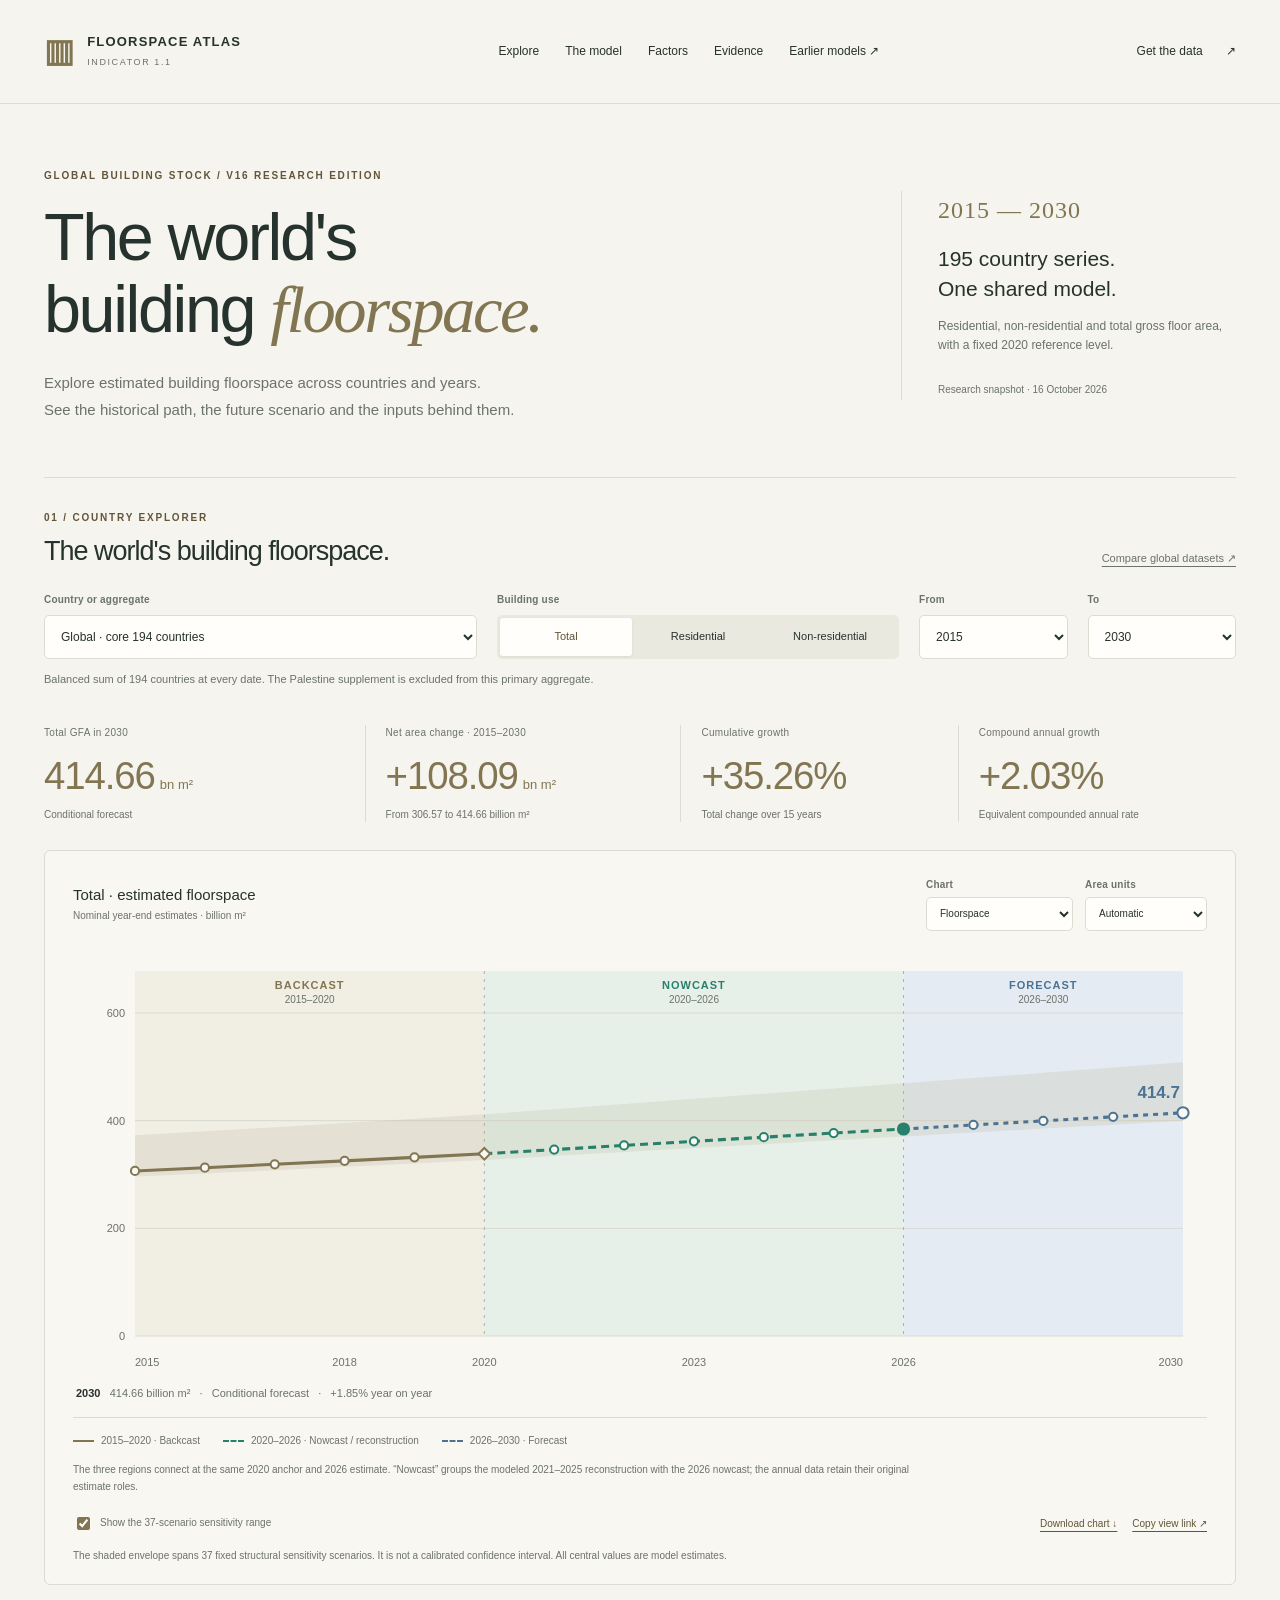
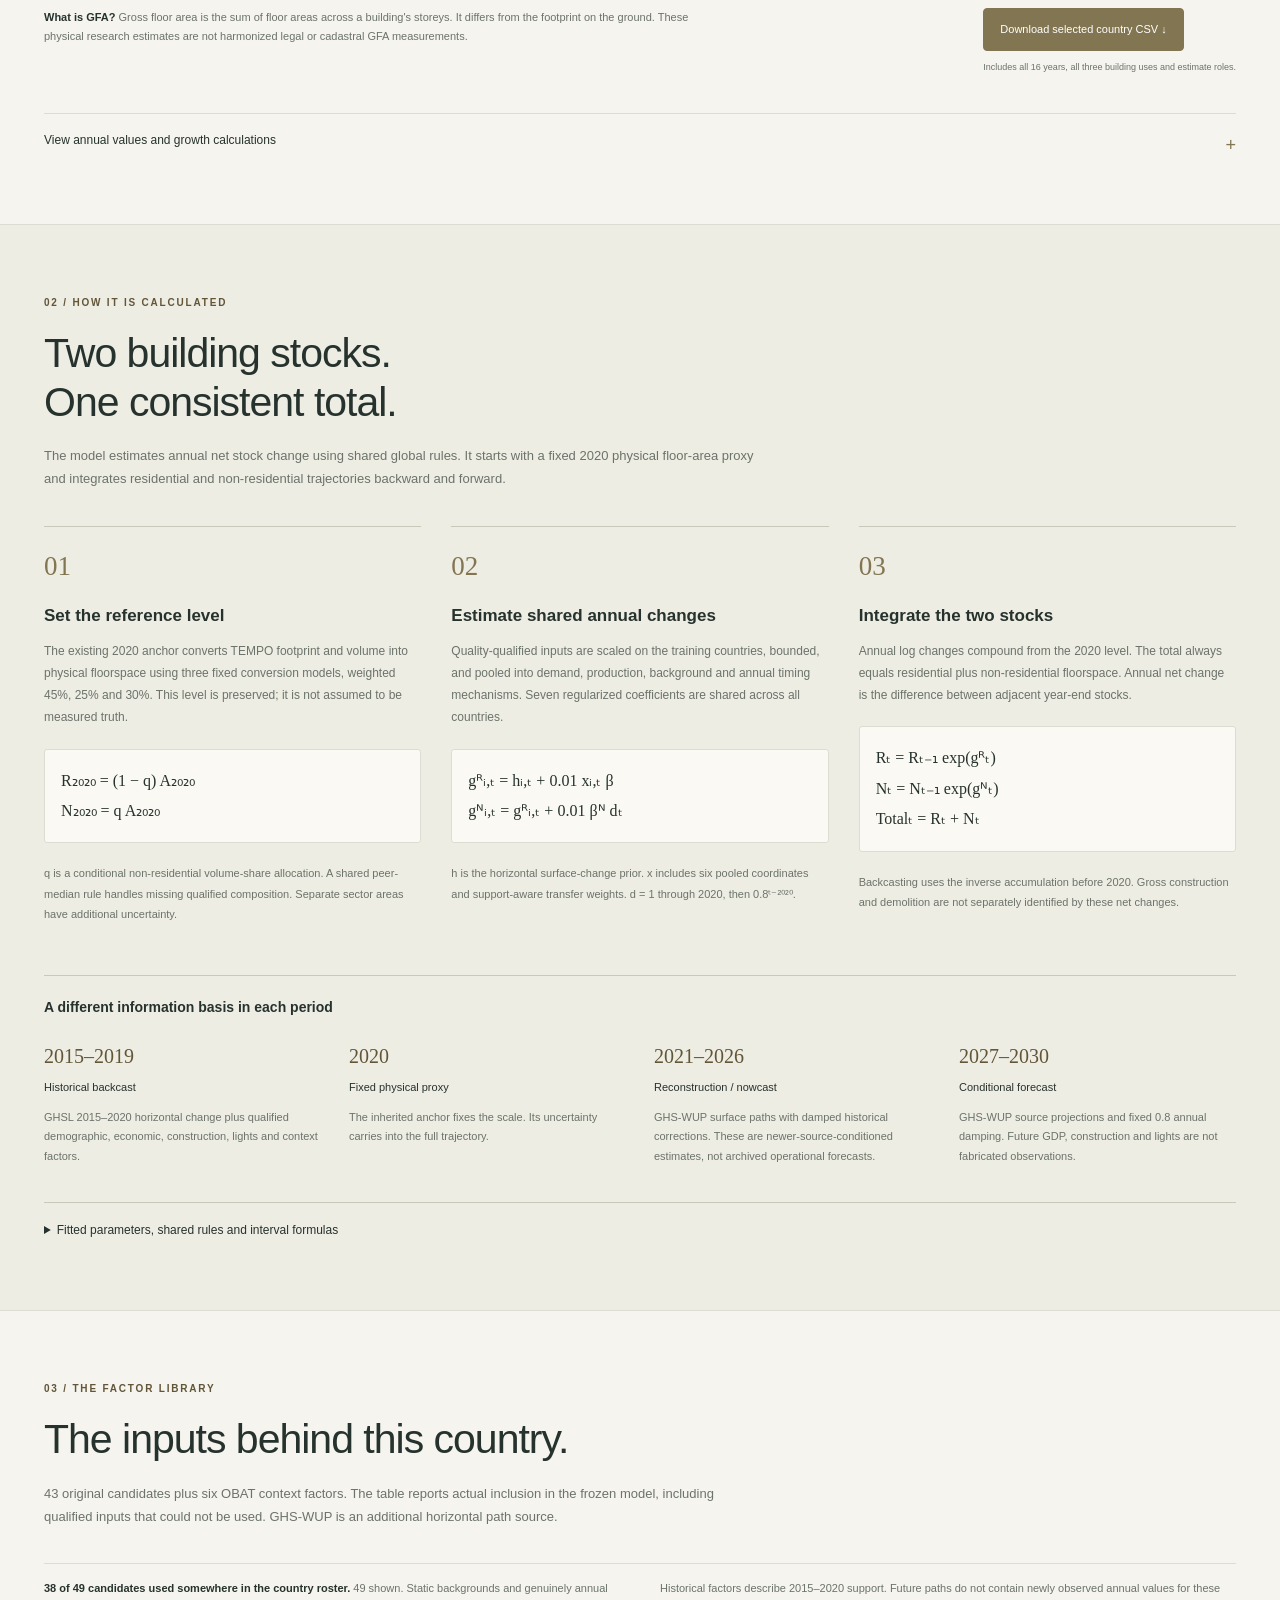
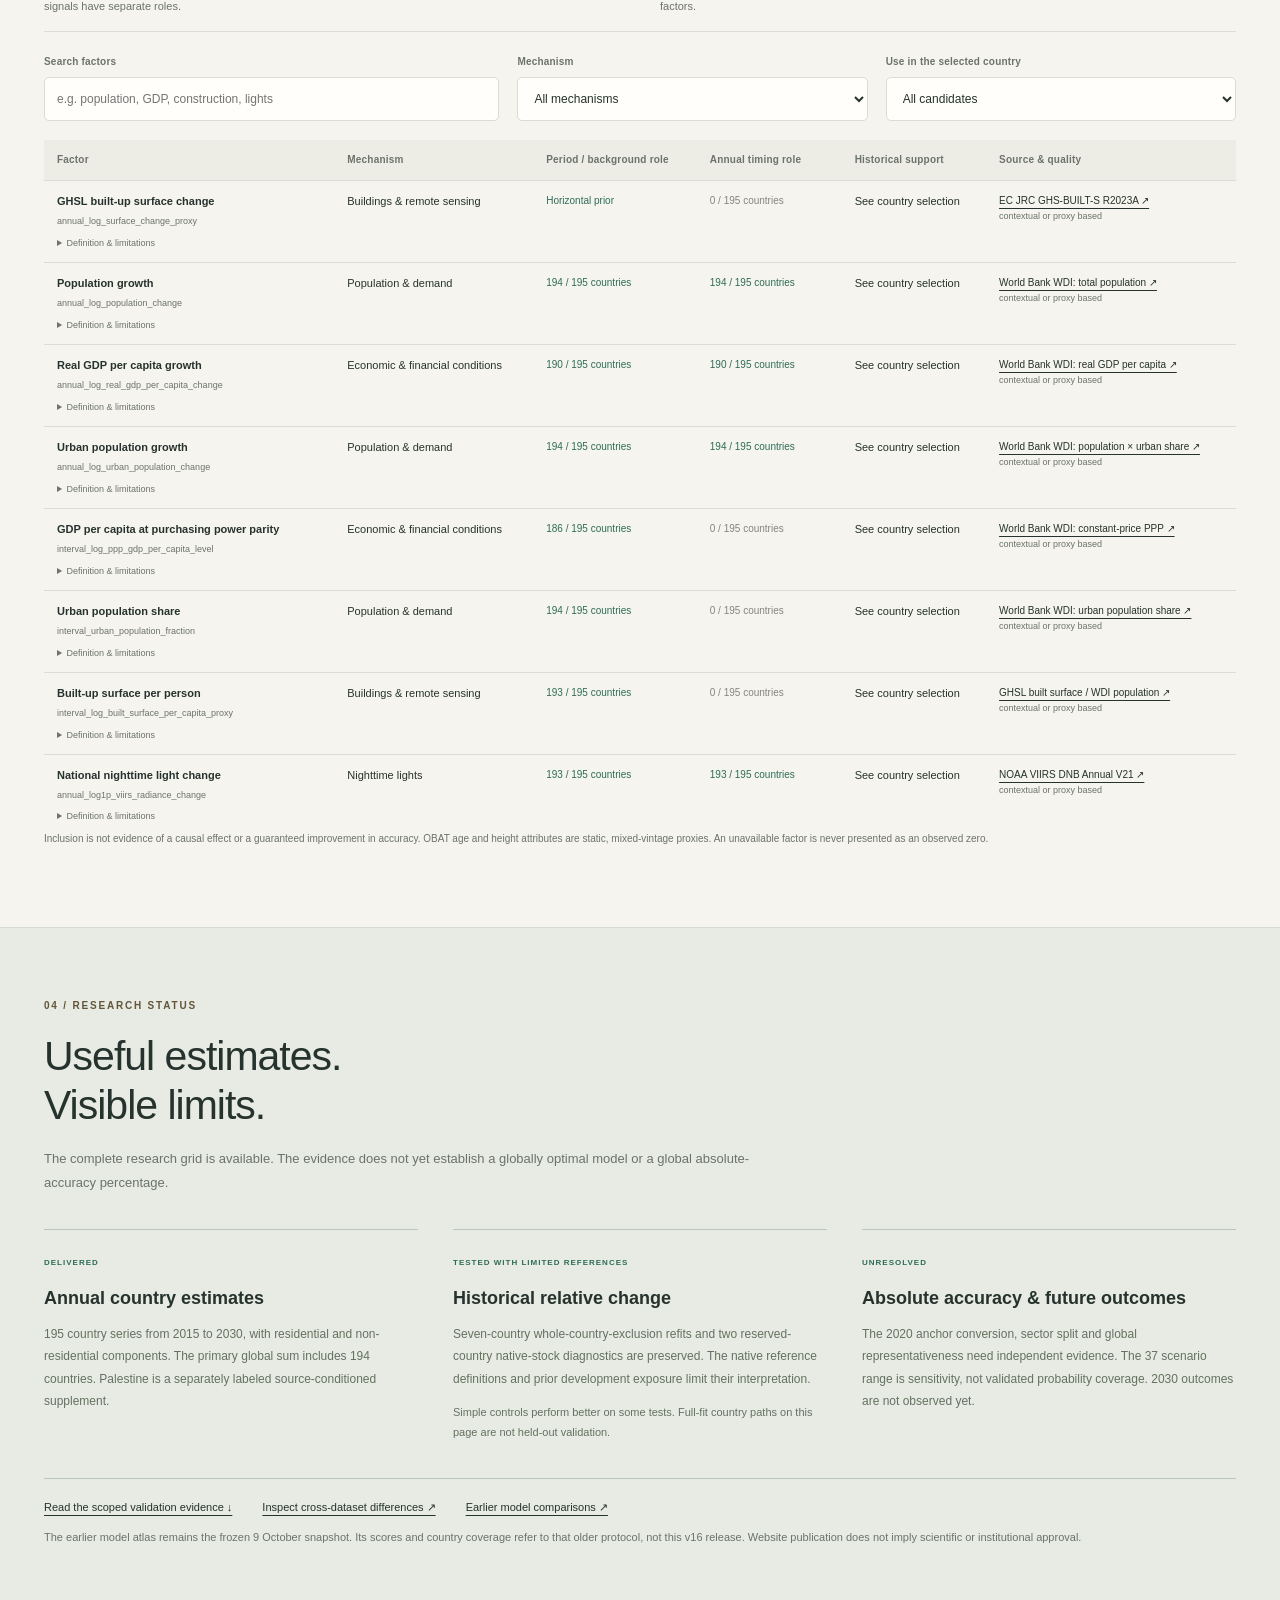
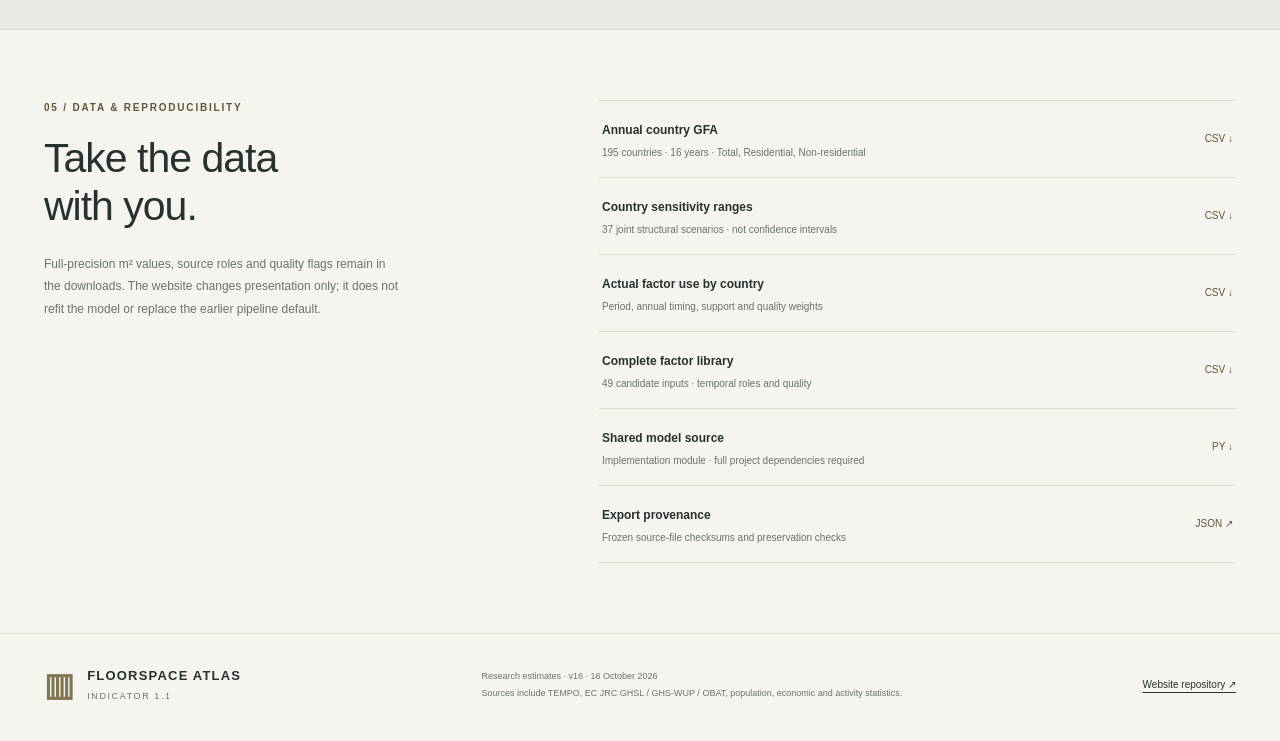
==== commit a46c137b: "Separate connected backcast, nowcast and forecast chart regions" ====
--- a/index.html
+++ b/index.html
@@ -21,7 +21,8 @@
     <div class="chart-card"><div class="chart-top"><div><h3 id="chart-title">Estimated floorspace</h3><p id="chart-subtitle">Nominal year-end estimates · billion m²</p></div><div class="chart-options"><label>Chart<select id="chart-view"><option value="level">Floorspace</option><option value="net">Annual net area change</option><option value="rate">Annual growth rate</option><option value="index">Index · 2020 = 100</option></select></label><label>Area units<select id="unit"><option value="auto">Automatic</option><option value="billion">Billion m²</option><option value="million">Million m²</option></select></label></div></div>
       <div id="chart" class="chart" aria-label="Annual floorspace chart"></div>
       <div class="chart-readout" id="chart-readout" aria-live="polite">Hover or focus a year to inspect it.</div>
-      <div class="chart-legend"><span><i class="line backcast"></i>2015–2019 · backcast</span><span><i class="anchor-dot"></i>2020 · fixed proxy anchor</span><span><i class="line"></i>2021–2025 · reconstruction</span><span><i class="nowcast-dot"></i>2026 · nowcast</span><span><i class="line forecast"></i>2027–2030 · forecast</span></div>
+      <div class="chart-legend"><span><i class="line backcast"></i>2015–2020 · Backcast</span><span><i class="line nowcast"></i>2020–2026 · Nowcast / reconstruction</span><span><i class="line forecast"></i>2026–2030 · Forecast</span></div>
+      <p class="fineprint phase-note">The three regions connect at the same 2020 anchor and 2026 estimate. “Nowcast” groups the modeled 2021–2025 reconstruction with the 2026 nowcast; the annual data retain their original estimate roles.</p>
       <div class="chart-bottom"><label class="check"><input id="show-range" type="checkbox" checked><span>Show the 37-scenario sensitivity range</span></label><div><button id="download-chart" class="text-button">Download chart ↓</button><button id="share-view" class="text-button">Copy view link ↗</button></div></div>
       <p class="fineprint" id="range-note">The shaded envelope spans fixed structural sensitivity scenarios. It is not a calibrated confidence interval. All central values are model estimates.</p>
     </div>
--- a/explorer.css
+++ b/explorer.css
@@ -1,4 +1,4 @@
-:root{--paper:#f5f4ee;--white:#fffefb;--ink:#26322d;--muted:#6b736a;--olive:#827551;--olive-dark:#625538;--green:#2e6c58;--border:#dddcd2;--grid:#deded4;--blue:#52768b}*{box-sizing:border-box}html{scroll-behavior:auto;scroll-padding-top:24px}body{margin:0;background:var(--paper);font:15px/1.6 -apple-system,BlinkMacSystemFont,'Segoe UI',sans-serif;color:var(--ink)}a{color:inherit;text-underline-offset:4px}button,select,input{font:inherit;color:inherit}button,a,select,input,summary{outline-offset:5px}button{cursor:pointer}button:disabled{cursor:default;opacity:.45}a:hover{color:var(--olive-dark)}.wrap{max-width:1330px;margin:auto;padding-left:44px;padding-right:44px}.skip{position:absolute;top:-100px;left:20px;background:white;padding:12px;z-index:10}.skip:focus{top:10px}.masthead{display:flex;align-items:center;justify-content:space-between;gap:30px;height:104px;border-bottom:1px solid var(--border)}.brand{display:flex;align-items:center;gap:12px;text-decoration:none;font-size:13px;font-weight:750;letter-spacing:1.2px;line-height:1.3}.brand small{display:block;font-size:9px;font-weight:500;color:var(--muted);letter-spacing:1.6px;margin-top:6px}.brand-symbol{font-size:32px;color:var(--olive);line-height:1}.masthead nav{display:flex;gap:26px;font-size:12px}.masthead nav a{text-decoration:none}.top-download{font-size:12px;text-decoration:none}.top-download span{margin-left:20px}.intro{display:grid;grid-template-columns:1.5fr 1fr;gap:80px;align-items:center;padding-top:64px;padding-bottom:54px}.eyebrow{font-size:10px;letter-spacing:1.8px;font-weight:700;color:var(--olive-dark);margin:0 0 18px}h1{font-size:clamp(40px,5.2vw,68px);font-weight:500;line-height:1.08;letter-spacing:-2.4px;margin:0 0 23px}h1 em{font-family:Georgia,serif;font-weight:400;color:var(--olive);font-style:italic}.lead{color:var(--muted);font-size:15px;line-height:1.8;margin:0}.edition{max-width:335px;justify-self:end;border-left:1px solid var(--border);padding-left:36px}.edition-tag{font-family:Georgia,serif;font-size:24px;color:var(--olive);letter-spacing:1px}.edition strong{display:block;font-size:21px;font-weight:500;line-height:1.45;margin:15px 0 12px}.edition p{font-size:12px;color:var(--muted);margin:0 0 21px}.snapshot{font-size:10px;color:var(--muted)}h2{font-size:34px;font-weight:500;letter-spacing:-1px;line-height:1.18;margin:0 0 12px}h3{font-weight:600;line-height:1.4;margin:0 0 12px;font-size:18px}.explorer{padding-bottom:65px}.explorer-heading{display:flex;align-items:end;justify-content:space-between;gap:24px;border-top:1px solid var(--border);padding-top:32px;margin-bottom:24px}.explorer-heading .eyebrow{margin-bottom:10px}.explorer-heading h2{font-size:27px;margin:0}.quiet-link{font-size:11px;color:var(--muted);white-space:nowrap}.controls{display:grid;grid-template-columns:1.4fr 1.3fr .48fr .48fr;gap:20px;align-items:end}label,.sector-control>span{font-size:10px;font-weight:600;color:var(--muted);display:block;letter-spacing:.2px}select,input[type=search]{border:1px solid var(--border);background:var(--white);border-radius:5px;padding:11px 12px;height:44px;display:block;width:100%;margin-top:7px;font-size:12px;font-weight:500;letter-spacing:0;color:var(--ink)}.segmented{display:flex;background:#eae9df;border-radius:5px;padding:3px;margin-top:7px;height:44px;align-items:stretch}.segmented button{border:0;background:transparent;padding:7px 13px;flex:1;font-size:11px;font-weight:500;border-radius:3px;white-space:nowrap}.segmented button.active{background:var(--white);box-shadow:0 1px 3px #3331;color:var(--olive-dark)}.country-note{font-size:11px;color:var(--muted);min-height:32px;margin-top:12px}.country-note.warning{padding:13px 17px;border-left:3px solid #aa6740;background:#f1e7dc;color:#754628;margin-bottom:18px}.metrics{display:grid;grid-template-columns:1.25fr 1.15fr 1fr 1fr;gap:20px;padding:22px 0 28px}.metrics article{border-right:1px solid var(--border);padding-right:12px}.metrics article:last-child{border:0}.metrics article>span{display:block;font-size:10px;letter-spacing:.3px;color:var(--muted);min-height:20px}.metrics strong{display:block;font-size:clamp(26px,3vw,41px);line-height:1.25;font-weight:400;letter-spacing:-1.1px;color:var(--olive);font-variant-numeric:tabular-nums;margin:7px 0}.metrics strong .value-unit{font-size:13px;letter-spacing:0;font-weight:400;white-space:nowrap;margin-left:5px}.metrics small{font-size:10px;color:var(--muted);line-height:1.5;display:block}.chart-card{border:1px solid var(--border);border-radius:6px;background:#f8f7f1;padding:26px 28px 20px}.chart-top{display:flex;align-items:center;justify-content:space-between;gap:20px}.chart-top h3{font-size:15px;font-weight:500;margin-bottom:3px}.chart-top p{font-size:10px;color:var(--muted);margin:0}.chart-options{display:flex;gap:12px}.chart-options label{min-width:122px}.chart-options select{font-size:10px;height:34px;padding:6px 9px;margin-top:4px}.chart{width:100%;margin-top:20px}.chart svg{width:100%;height:auto;display:block;overflow:visible}.chart .point:focus{outline:none;stroke:var(--green);stroke-width:4}.chart-readout{font-size:11px;color:var(--muted);min-height:29px;padding:4px 3px}.chart-readout strong{font-weight:600;color:var(--ink)}.chart-legend{display:flex;flex-wrap:wrap;gap:11px 23px;align-items:center;font-size:10px;color:var(--muted);border-top:1px solid var(--border);padding-top:15px;margin-top:7px}.chart-legend span{display:flex;align-items:center;gap:7px}.line{display:inline-block;width:21px;border-top:2px solid var(--olive)}.line.backcast{border-top-style:dashed}.line.forecast{border-top-style:dotted}.anchor-dot,.nowcast-dot{width:8px;height:8px;display:inline-block;border:2px solid var(--olive);transform:rotate(45deg);background:var(--paper)}.nowcast-dot{border-radius:50%;transform:none;background:var(--olive)}.chart-bottom{display:flex;justify-content:space-between;align-items:center;gap:20px;margin-top:15px}.check{display:flex;align-items:center;gap:7px;font-size:10px;font-weight:400;letter-spacing:0}.check input{accent-color:var(--olive)}.text-button{background:transparent;border:0;font-size:10px;padding:5px 0 5px 15px;text-decoration:underline;text-underline-offset:4px;color:var(--olive-dark)}.fineprint{font-size:10px;color:var(--muted);line-height:1.7}.chart-card>.fineprint{margin-bottom:0}.below-chart{display:grid;grid-template-columns:1.5fr 1fr;gap:75px;margin-top:23px}.below-chart>p{font-size:11px;color:var(--muted);margin:0;line-height:1.8}.below-chart>div{justify-self:end}.below-chart strong{font-weight:600;color:var(--ink)}.button{display:inline-block;font-size:11px;padding:12px 16px;border-radius:4px;border:1px solid var(--olive);text-decoration:none}.button.olive{background:var(--olive);color:white}.button:hover{background:var(--olive-dark)}.below-chart .fineprint{font-size:9px;max-width:270px}.annual-data{border-top:1px solid var(--border);margin-top:28px;padding-top:17px}.annual-data summary{font-size:12px;cursor:pointer;display:flex;justify-content:space-between}.annual-data summary span{font-size:18px;color:var(--olive)}.table-scroll{overflow-x:auto;margin-top:19px;max-width:100%}table{width:100%;border-collapse:collapse;font-size:11px;text-align:left}th{font-size:10px;letter-spacing:.2px;font-weight:600;color:var(--muted);background:#eeede5;white-space:nowrap}td,th{border-bottom:1px solid var(--border);padding:12px 13px;vertical-align:top}td.num{text-align:right;white-space:nowrap;font-variant-numeric:tabular-nums}tr.selected-year{background:#ece9dc}.phase{font-size:9px;color:var(--olive-dark)}.section{padding-top:70px;padding-bottom:70px}.section-heading{max-width:720px;margin-bottom:35px}.section-heading h2{font-size:41px}.section-heading>p:last-child{font-size:13px;color:var(--muted);margin-top:18px;line-height:1.8}.method-section{background:#eeede4;border-top:1px solid var(--border);border-bottom:1px solid var(--border)}.method-steps{display:grid;grid-template-columns:repeat(3,1fr);gap:30px}.method-steps article{border-top:1px solid #c9c9ba;padding-top:18px}.step{font-family:Georgia,serif;color:var(--olive);font-size:27px}.method-steps h3{font-size:17px;margin-top:16px}.method-steps p{font-size:12px;color:var(--muted);line-height:1.85}.equation{padding:16px;background:#faf9f3;border:1px solid var(--border);border-radius:3px;font-family:Georgia,serif;font-size:16px;line-height:1.9;margin:20px 0;overflow-x:auto;white-space:nowrap}.small{font-size:11px!important;line-height:1.8}.timeline{margin-top:40px;padding-top:22px;border-top:1px solid #c9c9ba}.timeline>h3{font-size:14px}.timeline>div{display:grid;grid-template-columns:repeat(4,1fr);gap:28px;margin-top:22px}.timeline b{font-family:Georgia,serif;color:var(--olive-dark);font-size:20px;font-weight:400}.timeline span{display:block;font-size:11px;margin-top:7px}.timeline p{font-size:11px;color:var(--muted);line-height:1.8}.model-details{border-top:1px solid #c9c9ba;margin-top:24px;padding-top:18px}.model-details summary{font-size:12px;cursor:pointer}.detail-grid{display:grid;grid-template-columns:1fr 1fr;gap:50px;padding-top:24px}.detail-grid a{font-size:11px}.factor-summary{display:flex;align-items:start;gap:40px;border-top:1px solid var(--border);border-bottom:1px solid var(--border);padding:16px 0;margin-bottom:22px}.factor-summary p{font-size:11px;color:var(--muted);margin:0;flex:1}.factor-summary strong{font-weight:600;color:var(--ink)}.factor-controls{display:grid;grid-template-columns:1.3fr 1fr 1fr;gap:18px}.factors-table{max-height:680px;overflow-y:auto}.factors-table thead{position:sticky;top:0;z-index:1}.factor-name{font-weight:600;min-width:200px}.factor-name small{display:block;font-size:9px;line-height:1.55;font-weight:400;color:var(--muted);max-width:280px;margin-top:4px}.factor-name details{font-weight:400;margin-top:7px;font-size:9px;color:var(--muted);max-width:300px}.factor-name summary{cursor:pointer}.used-word{color:var(--green);font-size:10px}.not-used{color:#84877c;font-size:10px}.source-cell{min-width:160px;max-width:230px;font-size:10px;overflow-wrap:anywhere}.quality{font-size:9px;line-height:1.7;color:var(--muted);min-width:105px}.evidence-section{background:#e7ebe4;border-top:1px solid #d5dbd1;border-bottom:1px solid #d5dbd1}.evidence-cards{display:grid;grid-template-columns:repeat(3,1fr);gap:35px}.evidence-cards article{border-top:1px solid #bbc8b8;padding-top:18px}.status-word{font-size:8px;letter-spacing:1px;color:var(--green);font-weight:700}.evidence-cards h3{font-size:18px;margin-top:14px}.evidence-cards p{font-size:12px;color:#65715f;line-height:1.85}.evidence-links{display:flex;gap:30px;flex-wrap:wrap;border-top:1px solid #bbc8b8;margin-top:25px;padding-top:20px;font-size:11px}.muted{color:var(--muted)}.downloads{display:grid;grid-template-columns:1fr 1.4fr;gap:100px}.downloads h2{font-size:41px}.downloads>div>p:last-child{font-size:12px;color:var(--muted);max-width:360px;margin-top:22px;line-height:1.9}.download-list a{border-top:1px solid var(--border);display:flex;align-items:center;justify-content:space-between;gap:20px;padding:16px 3px;text-decoration:none}.download-list a:last-child{border-bottom:1px solid var(--border)}.download-list b{font-size:12px;font-weight:600}.download-list small{display:block;font-size:10px;color:var(--muted);margin-top:4px}.download-list a>span:last-child{font-size:10px;white-space:nowrap;color:var(--olive-dark)}.footer{border-top:1px solid var(--border);padding-top:25px;padding-bottom:30px;display:flex;align-items:center;justify-content:space-between;gap:30px}.footer p{font-size:9px;color:var(--muted);line-height:1.9}.footer>a:last-child{font-size:10px}.toast{position:fixed;bottom:25px;left:50%;transform:translateX(-50%);background:var(--ink);color:white;padding:12px 24px;border-radius:5px;font-size:12px;box-shadow:0 3px 20px #0002;z-index:10}
+:root{--paper:#f5f4ee;--white:#fffefb;--ink:#26322d;--muted:#6b736a;--olive:#827551;--olive-dark:#625538;--green:#2e6c58;--border:#dddcd2;--grid:#deded4;--blue:#52768b}*{box-sizing:border-box}html{scroll-behavior:auto;scroll-padding-top:24px}body{margin:0;background:var(--paper);font:15px/1.6 -apple-system,BlinkMacSystemFont,'Segoe UI',sans-serif;color:var(--ink)}a{color:inherit;text-underline-offset:4px}button,select,input{font:inherit;color:inherit}button,a,select,input,summary{outline-offset:5px}button{cursor:pointer}button:disabled{cursor:default;opacity:.45}a:hover{color:var(--olive-dark)}.wrap{max-width:1330px;margin:auto;padding-left:44px;padding-right:44px}.skip{position:absolute;top:-100px;left:20px;background:white;padding:12px;z-index:10}.skip:focus{top:10px}.masthead{display:flex;align-items:center;justify-content:space-between;gap:30px;height:104px;border-bottom:1px solid var(--border)}.brand{display:flex;align-items:center;gap:12px;text-decoration:none;font-size:13px;font-weight:750;letter-spacing:1.2px;line-height:1.3}.brand small{display:block;font-size:9px;font-weight:500;color:var(--muted);letter-spacing:1.6px;margin-top:6px}.brand-symbol{font-size:32px;color:var(--olive);line-height:1}.masthead nav{display:flex;gap:26px;font-size:12px}.masthead nav a{text-decoration:none}.top-download{font-size:12px;text-decoration:none}.top-download span{margin-left:20px}.intro{display:grid;grid-template-columns:1.5fr 1fr;gap:80px;align-items:center;padding-top:64px;padding-bottom:54px}.eyebrow{font-size:10px;letter-spacing:1.8px;font-weight:700;color:var(--olive-dark);margin:0 0 18px}h1{font-size:clamp(40px,5.2vw,68px);font-weight:500;line-height:1.08;letter-spacing:-2.4px;margin:0 0 23px}h1 em{font-family:Georgia,serif;font-weight:400;color:var(--olive);font-style:italic}.lead{color:var(--muted);font-size:15px;line-height:1.8;margin:0}.edition{max-width:335px;justify-self:end;border-left:1px solid var(--border);padding-left:36px}.edition-tag{font-family:Georgia,serif;font-size:24px;color:var(--olive);letter-spacing:1px}.edition strong{display:block;font-size:21px;font-weight:500;line-height:1.45;margin:15px 0 12px}.edition p{font-size:12px;color:var(--muted);margin:0 0 21px}.snapshot{font-size:10px;color:var(--muted)}h2{font-size:34px;font-weight:500;letter-spacing:-1px;line-height:1.18;margin:0 0 12px}h3{font-weight:600;line-height:1.4;margin:0 0 12px;font-size:18px}.explorer{padding-bottom:65px}.explorer-heading{display:flex;align-items:end;justify-content:space-between;gap:24px;border-top:1px solid var(--border);padding-top:32px;margin-bottom:24px}.explorer-heading .eyebrow{margin-bottom:10px}.explorer-heading h2{font-size:27px;margin:0}.quiet-link{font-size:11px;color:var(--muted);white-space:nowrap}.controls{display:grid;grid-template-columns:1.4fr 1.3fr .48fr .48fr;gap:20px;align-items:end}label,.sector-control>span{font-size:10px;font-weight:600;color:var(--muted);display:block;letter-spacing:.2px}select,input[type=search]{border:1px solid var(--border);background:var(--white);border-radius:5px;padding:11px 12px;height:44px;display:block;width:100%;margin-top:7px;font-size:12px;font-weight:500;letter-spacing:0;color:var(--ink)}.segmented{display:flex;background:#eae9df;border-radius:5px;padding:3px;margin-top:7px;height:44px;align-items:stretch}.segmented button{border:0;background:transparent;padding:7px 13px;flex:1;font-size:11px;font-weight:500;border-radius:3px;white-space:nowrap}.segmented button.active{background:var(--white);box-shadow:0 1px 3px #3331;color:var(--olive-dark)}.country-note{font-size:11px;color:var(--muted);min-height:32px;margin-top:12px}.country-note.warning{padding:13px 17px;border-left:3px solid #aa6740;background:#f1e7dc;color:#754628;margin-bottom:18px}.metrics{display:grid;grid-template-columns:1.25fr 1.15fr 1fr 1fr;gap:20px;padding:22px 0 28px}.metrics article{border-right:1px solid var(--border);padding-right:12px}.metrics article:last-child{border:0}.metrics article>span{display:block;font-size:10px;letter-spacing:.3px;color:var(--muted);min-height:20px}.metrics strong{display:block;font-size:clamp(26px,3vw,41px);line-height:1.25;font-weight:400;letter-spacing:-1.1px;color:var(--olive);font-variant-numeric:tabular-nums;margin:7px 0}.metrics strong .value-unit{font-size:13px;letter-spacing:0;font-weight:400;white-space:nowrap;margin-left:5px}.metrics small{font-size:10px;color:var(--muted);line-height:1.5;display:block}.chart-card{border:1px solid var(--border);border-radius:6px;background:#f8f7f1;padding:26px 28px 20px}.chart-top{display:flex;align-items:center;justify-content:space-between;gap:20px}.chart-top h3{font-size:15px;font-weight:500;margin-bottom:3px}.chart-top p{font-size:10px;color:var(--muted);margin:0}.chart-options{display:flex;gap:12px}.chart-options label{min-width:122px}.chart-options select{font-size:10px;height:34px;padding:6px 9px;margin-top:4px}.chart{width:100%;margin-top:20px}.chart svg{width:100%;height:auto;display:block;overflow:visible}.chart .point:focus{outline:none;stroke:var(--green);stroke-width:4}.chart-readout{font-size:11px;color:var(--muted);min-height:29px;padding:4px 3px}.chart-readout strong{font-weight:600;color:var(--ink)}.chart-legend{display:flex;flex-wrap:wrap;gap:11px 23px;align-items:center;font-size:10px;color:var(--muted);border-top:1px solid var(--border);padding-top:15px;margin-top:7px}.chart-legend span{display:flex;align-items:center;gap:7px}.line{display:inline-block;width:21px;border-top:2px solid var(--olive)}.line.backcast{border-top:2px solid #827551}.line.nowcast{border-top:2px dashed #27806b}.line.forecast{border-top:2px dashed #4c7393}.phase-note{margin-top:12px;max-width:850px}.anchor-dot,.nowcast-dot{width:8px;height:8px;display:inline-block;border:2px solid var(--olive);transform:rotate(45deg);background:var(--paper)}.nowcast-dot{border-radius:50%;transform:none;background:var(--olive)}.chart-bottom{display:flex;justify-content:space-between;align-items:center;gap:20px;margin-top:15px}.check{display:flex;align-items:center;gap:7px;font-size:10px;font-weight:400;letter-spacing:0}.check input{accent-color:var(--olive)}.text-button{background:transparent;border:0;font-size:10px;padding:5px 0 5px 15px;text-decoration:underline;text-underline-offset:4px;color:var(--olive-dark)}.fineprint{font-size:10px;color:var(--muted);line-height:1.7}.chart-card>.fineprint{margin-bottom:0}.below-chart{display:grid;grid-template-columns:1.5fr 1fr;gap:75px;margin-top:23px}.below-chart>p{font-size:11px;color:var(--muted);margin:0;line-height:1.8}.below-chart>div{justify-self:end}.below-chart strong{font-weight:600;color:var(--ink)}.button{display:inline-block;font-size:11px;padding:12px 16px;border-radius:4px;border:1px solid var(--olive);text-decoration:none}.button.olive{background:var(--olive);color:white}.button:hover{background:var(--olive-dark)}.below-chart .fineprint{font-size:9px;max-width:270px}.annual-data{border-top:1px solid var(--border);margin-top:28px;padding-top:17px}.annual-data summary{font-size:12px;cursor:pointer;display:flex;justify-content:space-between}.annual-data summary span{font-size:18px;color:var(--olive)}.table-scroll{overflow-x:auto;margin-top:19px;max-width:100%}table{width:100%;border-collapse:collapse;font-size:11px;text-align:left}th{font-size:10px;letter-spacing:.2px;font-weight:600;color:var(--muted);background:#eeede5;white-space:nowrap}td,th{border-bottom:1px solid var(--border);padding:12px 13px;vertical-align:top}td.num{text-align:right;white-space:nowrap;font-variant-numeric:tabular-nums}tr.selected-year{background:#ece9dc}.phase{font-size:9px;color:var(--olive-dark)}.section{padding-top:70px;padding-bottom:70px}.section-heading{max-width:720px;margin-bottom:35px}.section-heading h2{font-size:41px}.section-heading>p:last-child{font-size:13px;color:var(--muted);margin-top:18px;line-height:1.8}.method-section{background:#eeede4;border-top:1px solid var(--border);border-bottom:1px solid var(--border)}.method-steps{display:grid;grid-template-columns:repeat(3,1fr);gap:30px}.method-steps article{border-top:1px solid #c9c9ba;padding-top:18px}.step{font-family:Georgia,serif;color:var(--olive);font-size:27px}.method-steps h3{font-size:17px;margin-top:16px}.method-steps p{font-size:12px;color:var(--muted);line-height:1.85}.equation{padding:16px;background:#faf9f3;border:1px solid var(--border);border-radius:3px;font-family:Georgia,serif;font-size:16px;line-height:1.9;margin:20px 0;overflow-x:auto;white-space:nowrap}.small{font-size:11px!important;line-height:1.8}.timeline{margin-top:40px;padding-top:22px;border-top:1px solid #c9c9ba}.timeline>h3{font-size:14px}.timeline>div{display:grid;grid-template-columns:repeat(4,1fr);gap:28px;margin-top:22px}.timeline b{font-family:Georgia,serif;color:var(--olive-dark);font-size:20px;font-weight:400}.timeline span{display:block;font-size:11px;margin-top:7px}.timeline p{font-size:11px;color:var(--muted);line-height:1.8}.model-details{border-top:1px solid #c9c9ba;margin-top:24px;padding-top:18px}.model-details summary{font-size:12px;cursor:pointer}.detail-grid{display:grid;grid-template-columns:1fr 1fr;gap:50px;padding-top:24px}.detail-grid a{font-size:11px}.factor-summary{display:flex;align-items:start;gap:40px;border-top:1px solid var(--border);border-bottom:1px solid var(--border);padding:16px 0;margin-bottom:22px}.factor-summary p{font-size:11px;color:var(--muted);margin:0;flex:1}.factor-summary strong{font-weight:600;color:var(--ink)}.factor-controls{display:grid;grid-template-columns:1.3fr 1fr 1fr;gap:18px}.factors-table{max-height:680px;overflow-y:auto}.factors-table thead{position:sticky;top:0;z-index:1}.factor-name{font-weight:600;min-width:200px}.factor-name small{display:block;font-size:9px;line-height:1.55;font-weight:400;color:var(--muted);max-width:280px;margin-top:4px}.factor-name details{font-weight:400;margin-top:7px;font-size:9px;color:var(--muted);max-width:300px}.factor-name summary{cursor:pointer}.used-word{color:var(--green);font-size:10px}.not-used{color:#84877c;font-size:10px}.source-cell{min-width:160px;max-width:230px;font-size:10px;overflow-wrap:anywhere}.quality{font-size:9px;line-height:1.7;color:var(--muted);min-width:105px}.evidence-section{background:#e7ebe4;border-top:1px solid #d5dbd1;border-bottom:1px solid #d5dbd1}.evidence-cards{display:grid;grid-template-columns:repeat(3,1fr);gap:35px}.evidence-cards article{border-top:1px solid #bbc8b8;padding-top:18px}.status-word{font-size:8px;letter-spacing:1px;color:var(--green);font-weight:700}.evidence-cards h3{font-size:18px;margin-top:14px}.evidence-cards p{font-size:12px;color:#65715f;line-height:1.85}.evidence-links{display:flex;gap:30px;flex-wrap:wrap;border-top:1px solid #bbc8b8;margin-top:25px;padding-top:20px;font-size:11px}.muted{color:var(--muted)}.downloads{display:grid;grid-template-columns:1fr 1.4fr;gap:100px}.downloads h2{font-size:41px}.downloads>div>p:last-child{font-size:12px;color:var(--muted);max-width:360px;margin-top:22px;line-height:1.9}.download-list a{border-top:1px solid var(--border);display:flex;align-items:center;justify-content:space-between;gap:20px;padding:16px 3px;text-decoration:none}.download-list a:last-child{border-bottom:1px solid var(--border)}.download-list b{font-size:12px;font-weight:600}.download-list small{display:block;font-size:10px;color:var(--muted);margin-top:4px}.download-list a>span:last-child{font-size:10px;white-space:nowrap;color:var(--olive-dark)}.footer{border-top:1px solid var(--border);padding-top:25px;padding-bottom:30px;display:flex;align-items:center;justify-content:space-between;gap:30px}.footer p{font-size:9px;color:var(--muted);line-height:1.9}.footer>a:last-child{font-size:10px}.toast{position:fixed;bottom:25px;left:50%;transform:translateX(-50%);background:var(--ink);color:white;padding:12px 24px;border-radius:5px;font-size:12px;box-shadow:0 3px 20px #0002;z-index:10}
 @media(min-width:1500px){.chart{max-height:none}}@media(max-width:1000px){.wrap{padding-left:27px;padding-right:27px}.masthead nav{gap:14px}.masthead nav a{font-size:10px}.intro{gap:40px}.controls{grid-template-columns:1.2fr 1.3fr .45fr .45fr;gap:12px}.segmented button{padding:5px 7px;font-size:10px}.method-steps{gap:22px}.downloads{gap:45px}.metrics strong{font-size:30px}.metrics strong .value-unit{font-size:11px}.chart-legend{font-size:9px}.below-chart{gap:30px}.chart-card{padding:22px}.factor-name{min-width:180px}}
 @media(max-width:720px){.masthead{height:82px}.masthead nav{display:none}.top-download{font-size:10px}.intro{display:block;padding-top:40px;padding-bottom:35px}.intro h1{font-size:46px}.lead{font-size:13px}.edition{display:none}.explorer-heading{display:block;padding-top:25px}.explorer-heading h2{font-size:25px}.quiet-link{display:inline-block;margin-top:15px}.controls{grid-template-columns:1fr 1fr;gap:15px}.country-control,.sector-control{grid-column:span 2}.country-control select{font-size:13px}.segmented button{font-size:12px}.metrics{grid-template-columns:1fr 1fr;gap:23px 18px;padding-top:22px}.metrics article:nth-child(2){border-right:0}.metrics strong{font-size:33px}.metrics article>span{font-size:10px}.chart-card{padding:18px 13px}.chart-top{align-items:start}.chart-options{gap:8px}.chart-options label{min-width:0;width:115px}.chart-options label:last-child{display:none}.chart-top h3{font-size:12px}.chart-top p{font-size:9px}.chart{margin-top:15px}.chart-readout{font-size:9px}.chart-legend{gap:8px 15px;font-size:9px}.chart-bottom{align-items:start;gap:12px;flex-direction:column}.chart-bottom .text-button{padding-left:0;padding-right:18px}.check{font-size:9px}.chart-card>.fineprint{font-size:9px}.below-chart{grid-template-columns:1fr;gap:20px}.below-chart>div{justify-self:start}.below-chart .fineprint{max-width:none}.section{padding-top:44px;padding-bottom:44px}.section-heading h2,.downloads h2{font-size:35px}.method-steps,.detail-grid,.evidence-cards,.downloads{grid-template-columns:1fr;gap:28px}.timeline>div{grid-template-columns:1fr 1fr;gap:20px}.timeline p{font-size:10px}.factor-summary{display:block}.factor-summary p+p{margin-top:12px}.factor-controls{grid-template-columns:1fr 1fr}.factor-controls label:first-child{grid-column:span 2}.evidence-links{gap:15px}.footer{display:block}.footer p{margin-top:20px}.table-scroll{margin-top:15px}.annual-data summary{font-size:11px}h1{letter-spacing:-1.5px}.chart svg{min-height:245px}.chart-options select{padding:5px;font-size:9px}}
 @media(prefers-reduced-motion:reduce){html{scroll-behavior:auto}}@media print{.masthead nav,.controls,.chart-options,.chart-bottom,.annual-data,.factor-controls,.download-list,.footer,.top-download,.below-chart>div{display:none}.wrap{padding:15px}.intro{padding:15px;display:block}.intro h1{font-size:30px}.edition,.intro .lead{display:none}.section{break-inside:avoid}.chart-card{border:1px solid #aaa}.chart{break-inside:avoid}.metrics strong{font-size:25px}}
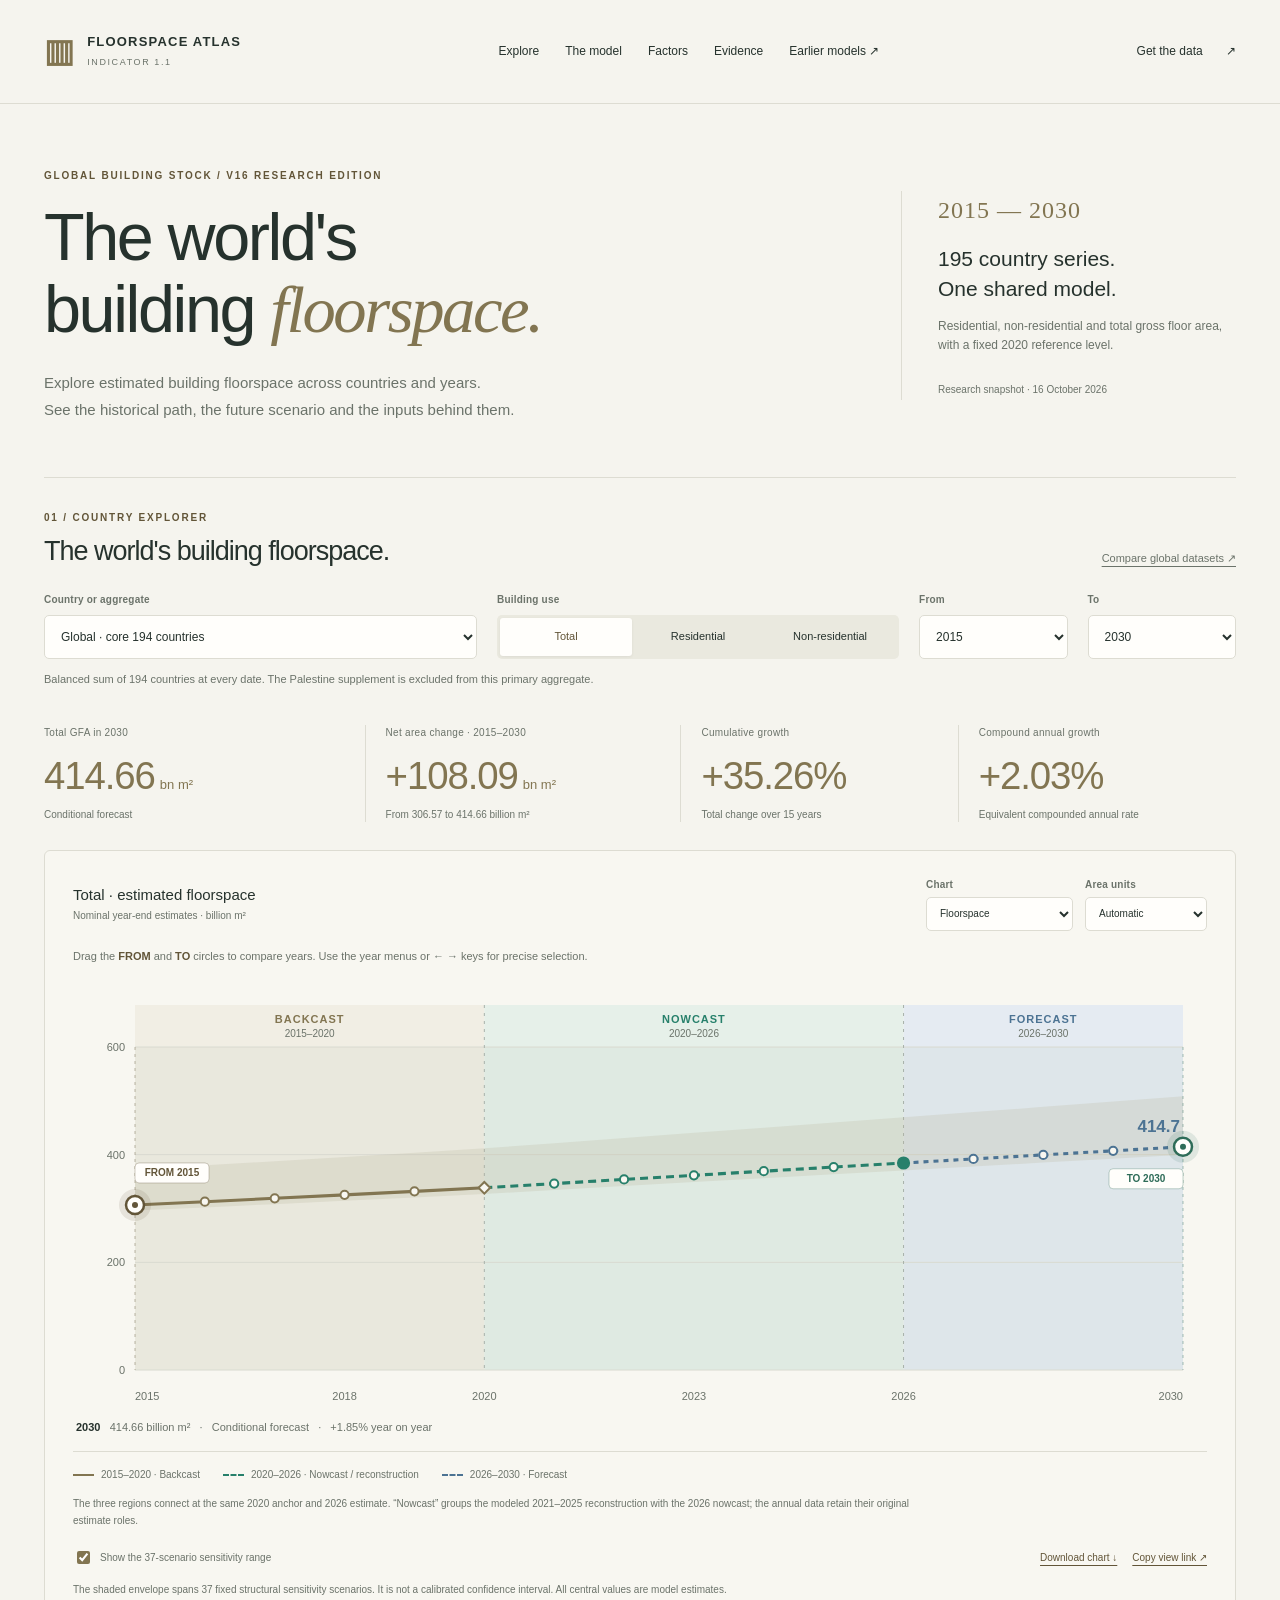
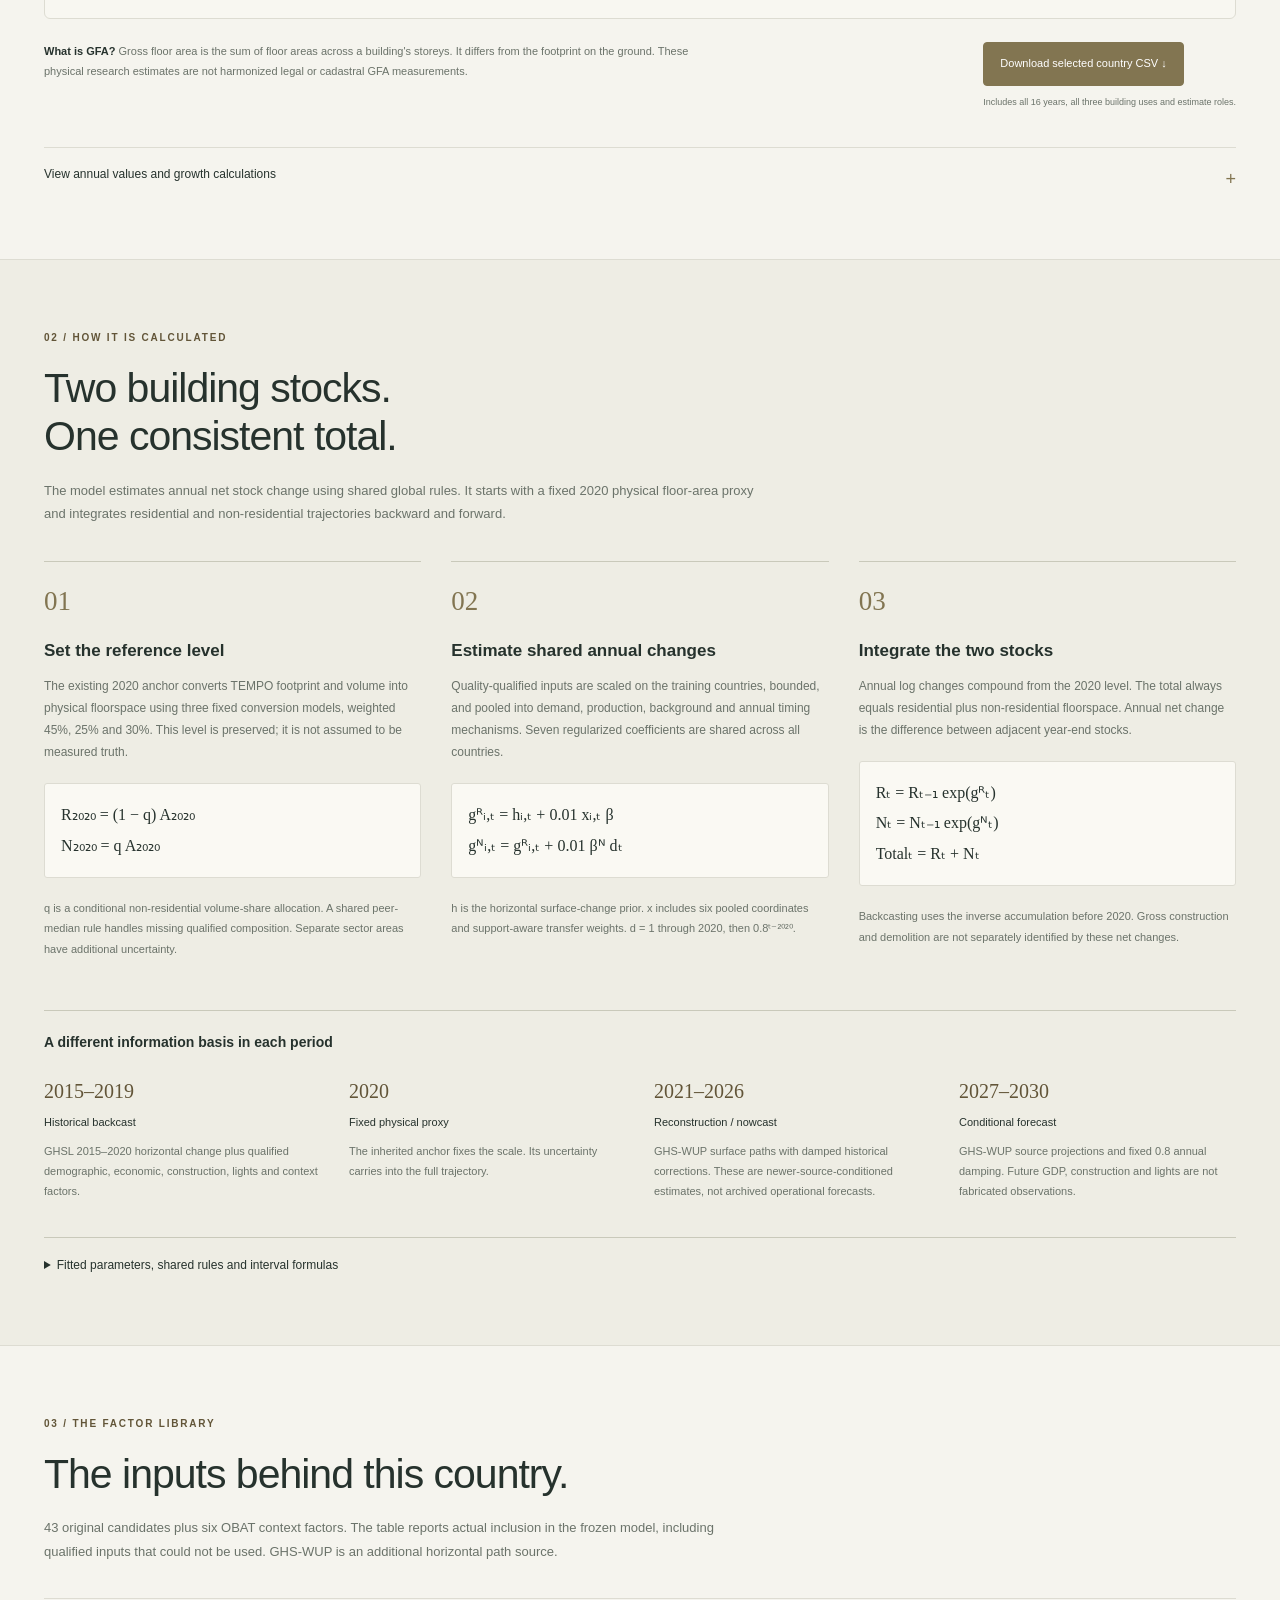
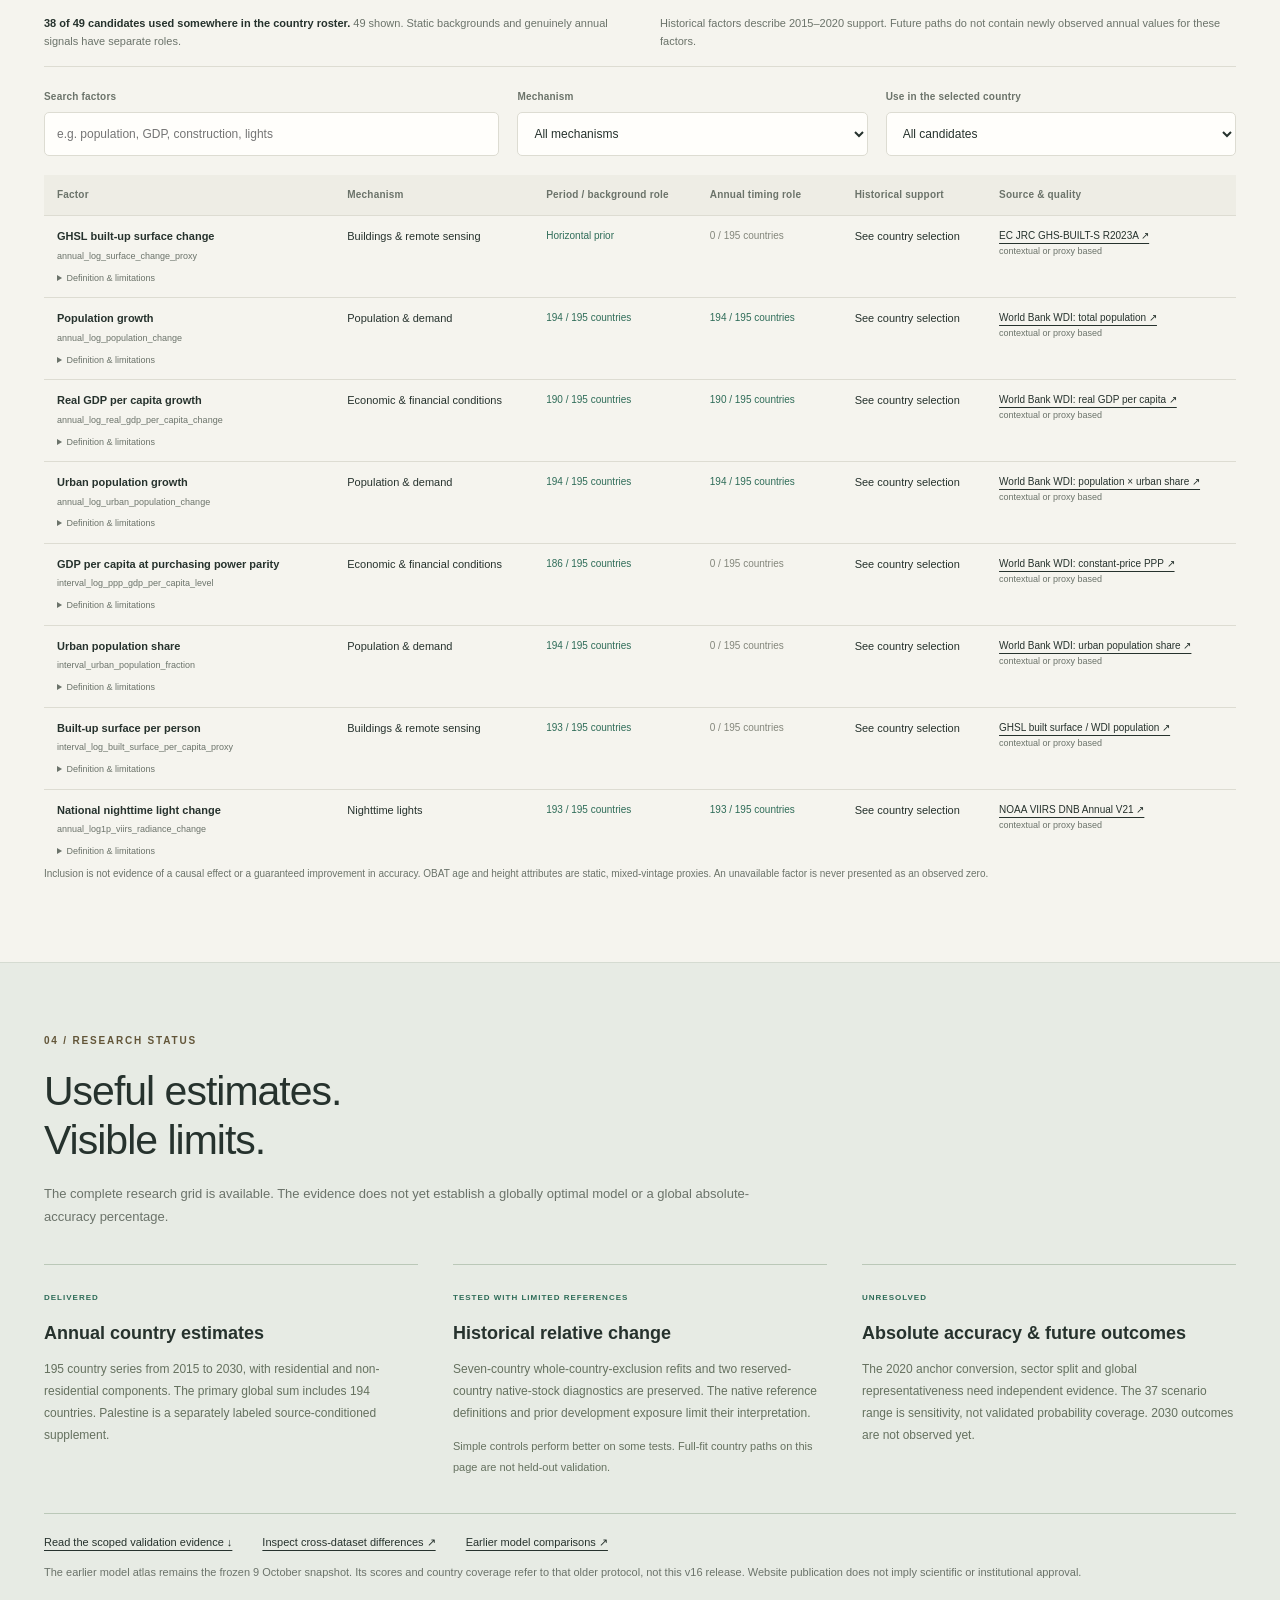
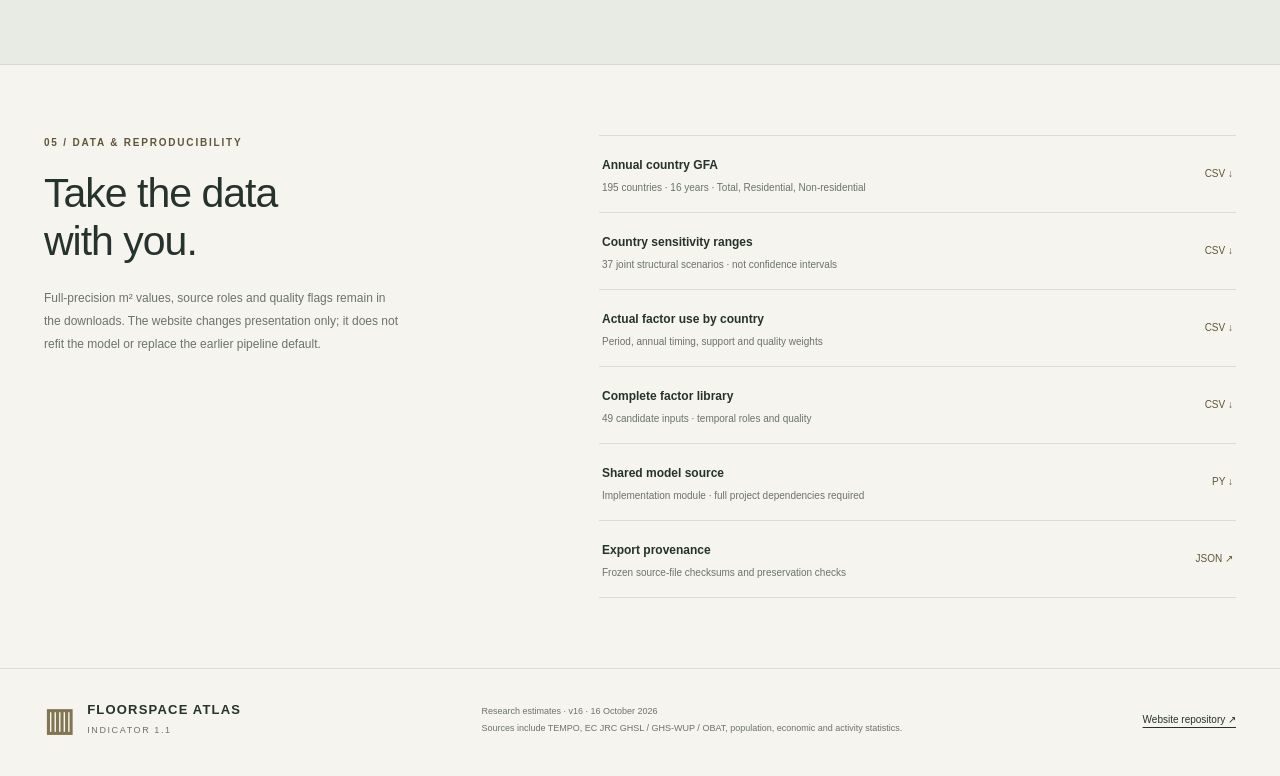
==== commit 352680b9: "Add draggable comparison years directly on the chart" ====
--- a/index.html
+++ b/index.html
@@ -19,7 +19,8 @@
     <div id="country-note" class="country-note" aria-live="polite"></div>
     <div class="metrics" aria-live="polite"><article><span id="level-label">Estimated GFA in 2030</span><strong id="level-value">—</strong><small id="level-note">—</small></article><article><span id="change-label">Net area change</span><strong id="change-value">—</strong><small id="change-note">End stock minus start stock</small></article><article><span>Cumulative growth</span><strong id="growth-value">—</strong><small id="growth-note">—</small></article><article><span>Compound annual growth</span><strong id="cagr-value">—</strong><small id="cagr-note">—</small></article></div>
     <div class="chart-card"><div class="chart-top"><div><h3 id="chart-title">Estimated floorspace</h3><p id="chart-subtitle">Nominal year-end estimates · billion m²</p></div><div class="chart-options"><label>Chart<select id="chart-view"><option value="level">Floorspace</option><option value="net">Annual net area change</option><option value="rate">Annual growth rate</option><option value="index">Index · 2020 = 100</option></select></label><label>Area units<select id="unit"><option value="auto">Automatic</option><option value="billion">Billion m²</option><option value="million">Million m²</option></select></label></div></div>
-      <div id="chart" class="chart" aria-label="Annual floorspace chart"></div>
+      <p class="chart-hint" id="chart-hint">Drag the <strong>FROM</strong> and <strong>TO</strong> circles to compare years. Use the year menus or ← → keys for precise selection.</p>
+      <div id="chart" class="chart" aria-label="Annual floorspace chart" aria-describedby="chart-hint"></div>
       <div class="chart-readout" id="chart-readout" aria-live="polite">Hover or focus a year to inspect it.</div>
       <div class="chart-legend"><span><i class="line backcast"></i>2015–2020 · Backcast</span><span><i class="line nowcast"></i>2020–2026 · Nowcast / reconstruction</span><span><i class="line forecast"></i>2026–2030 · Forecast</span></div>
       <p class="fineprint phase-note">The three regions connect at the same 2020 anchor and 2026 estimate. “Nowcast” groups the modeled 2021–2025 reconstruction with the 2026 nowcast; the annual data retain their original estimate roles.</p>
--- a/explorer.css
+++ b/explorer.css
@@ -2,3 +2,5 @@
 @media(min-width:1500px){.chart{max-height:none}}@media(max-width:1000px){.wrap{padding-left:27px;padding-right:27px}.masthead nav{gap:14px}.masthead nav a{font-size:10px}.intro{gap:40px}.controls{grid-template-columns:1.2fr 1.3fr .45fr .45fr;gap:12px}.segmented button{padding:5px 7px;font-size:10px}.method-steps{gap:22px}.downloads{gap:45px}.metrics strong{font-size:30px}.metrics strong .value-unit{font-size:11px}.chart-legend{font-size:9px}.below-chart{gap:30px}.chart-card{padding:22px}.factor-name{min-width:180px}}
 @media(max-width:720px){.masthead{height:82px}.masthead nav{display:none}.top-download{font-size:10px}.intro{display:block;padding-top:40px;padding-bottom:35px}.intro h1{font-size:46px}.lead{font-size:13px}.edition{display:none}.explorer-heading{display:block;padding-top:25px}.explorer-heading h2{font-size:25px}.quiet-link{display:inline-block;margin-top:15px}.controls{grid-template-columns:1fr 1fr;gap:15px}.country-control,.sector-control{grid-column:span 2}.country-control select{font-size:13px}.segmented button{font-size:12px}.metrics{grid-template-columns:1fr 1fr;gap:23px 18px;padding-top:22px}.metrics article:nth-child(2){border-right:0}.metrics strong{font-size:33px}.metrics article>span{font-size:10px}.chart-card{padding:18px 13px}.chart-top{align-items:start}.chart-options{gap:8px}.chart-options label{min-width:0;width:115px}.chart-options label:last-child{display:none}.chart-top h3{font-size:12px}.chart-top p{font-size:9px}.chart{margin-top:15px}.chart-readout{font-size:9px}.chart-legend{gap:8px 15px;font-size:9px}.chart-bottom{align-items:start;gap:12px;flex-direction:column}.chart-bottom .text-button{padding-left:0;padding-right:18px}.check{font-size:9px}.chart-card>.fineprint{font-size:9px}.below-chart{grid-template-columns:1fr;gap:20px}.below-chart>div{justify-self:start}.below-chart .fineprint{max-width:none}.section{padding-top:44px;padding-bottom:44px}.section-heading h2,.downloads h2{font-size:35px}.method-steps,.detail-grid,.evidence-cards,.downloads{grid-template-columns:1fr;gap:28px}.timeline>div{grid-template-columns:1fr 1fr;gap:20px}.timeline p{font-size:10px}.factor-summary{display:block}.factor-summary p+p{margin-top:12px}.factor-controls{grid-template-columns:1fr 1fr}.factor-controls label:first-child{grid-column:span 2}.evidence-links{gap:15px}.footer{display:block}.footer p{margin-top:20px}.table-scroll{margin-top:15px}.annual-data summary{font-size:11px}h1{letter-spacing:-1.5px}.chart svg{min-height:245px}.chart-options select{padding:5px;font-size:9px}}
 @media(prefers-reduced-motion:reduce){html{scroll-behavior:auto}}@media print{.masthead nav,.controls,.chart-options,.chart-bottom,.annual-data,.factor-controls,.download-list,.footer,.top-download,.below-chart>div{display:none}.wrap{padding:15px}.intro{padding:15px;display:block}.intro h1{font-size:30px}.edition,.intro .lead{display:none}.section{break-inside:avoid}.chart-card{border:1px solid #aaa}.chart{break-inside:avoid}.metrics strong{font-size:25px}}
+
+.chart-hint{font-size:11px;line-height:1.7;color:var(--muted);margin:16px 0 0}.chart-hint strong{font-weight:600;color:var(--olive-dark)}.chart.is-dragging,.chart.is-dragging .comparison-handle{cursor:grabbing;user-select:none}
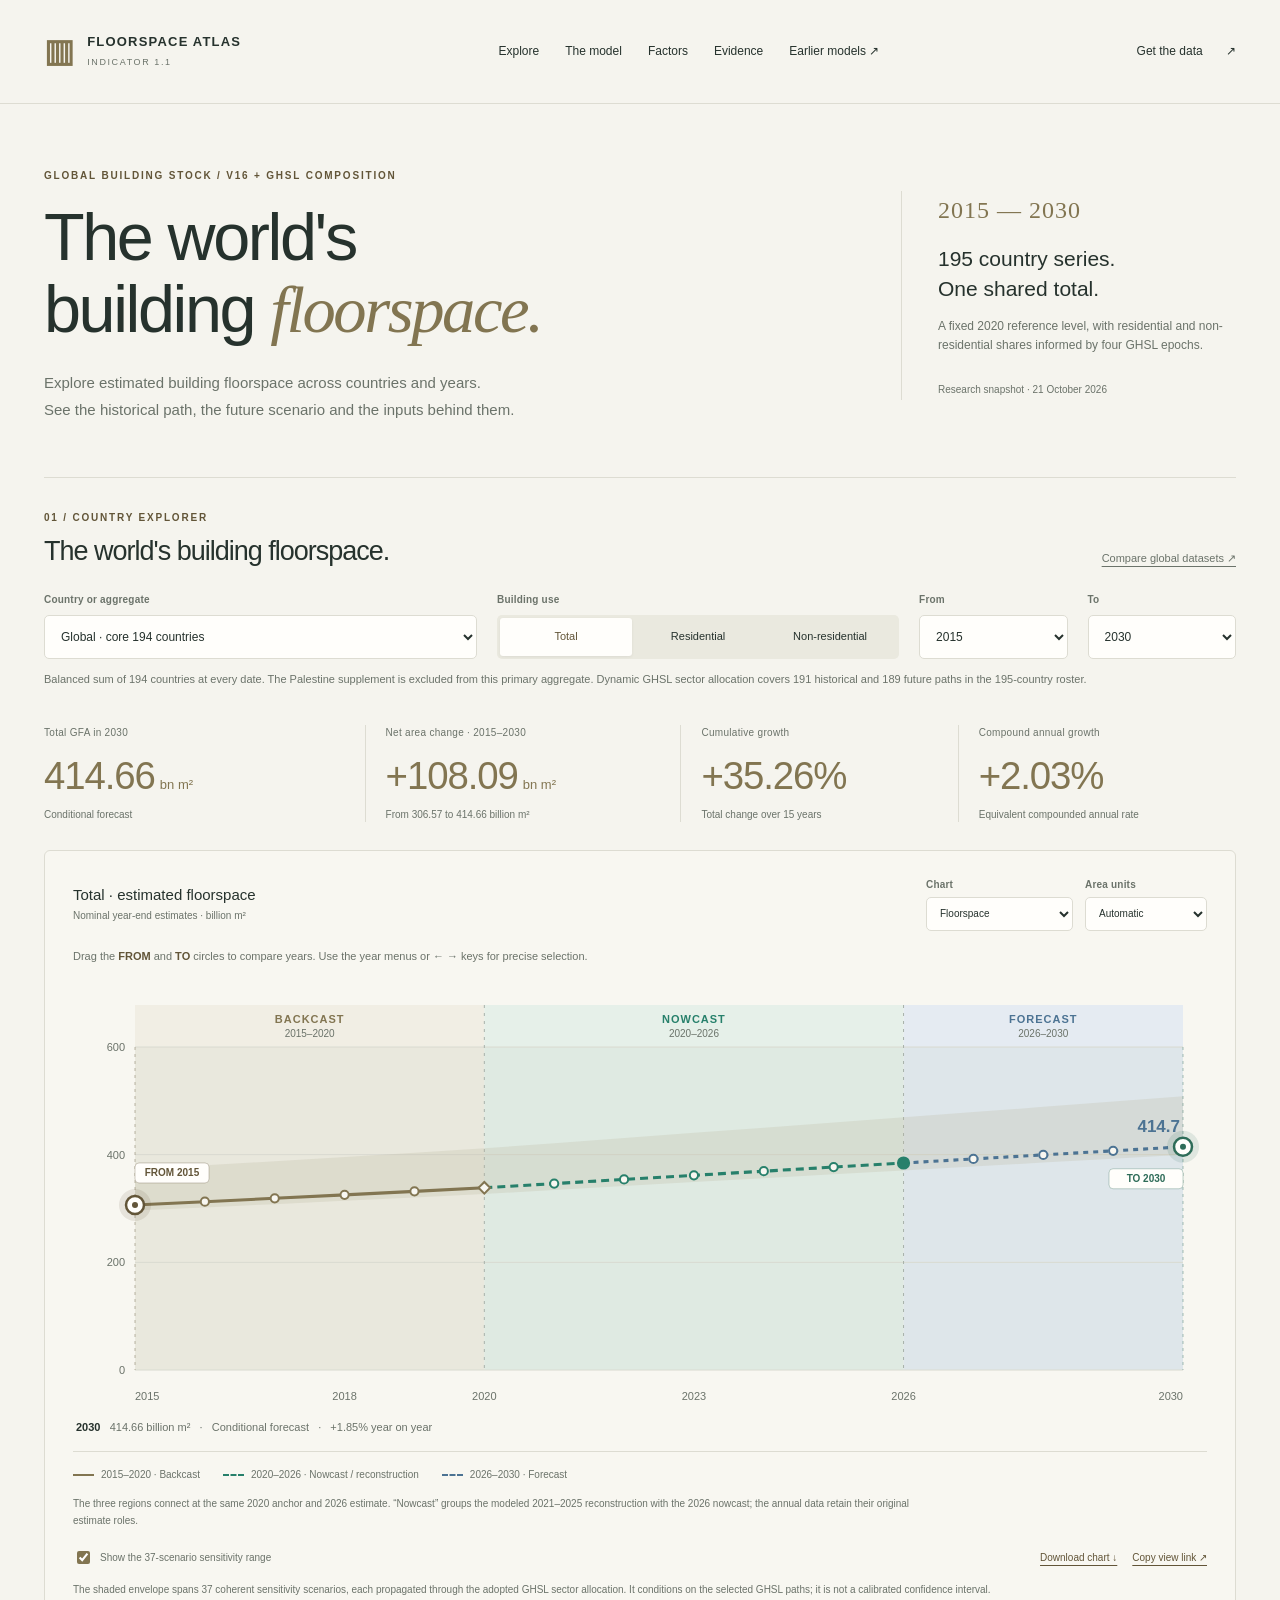
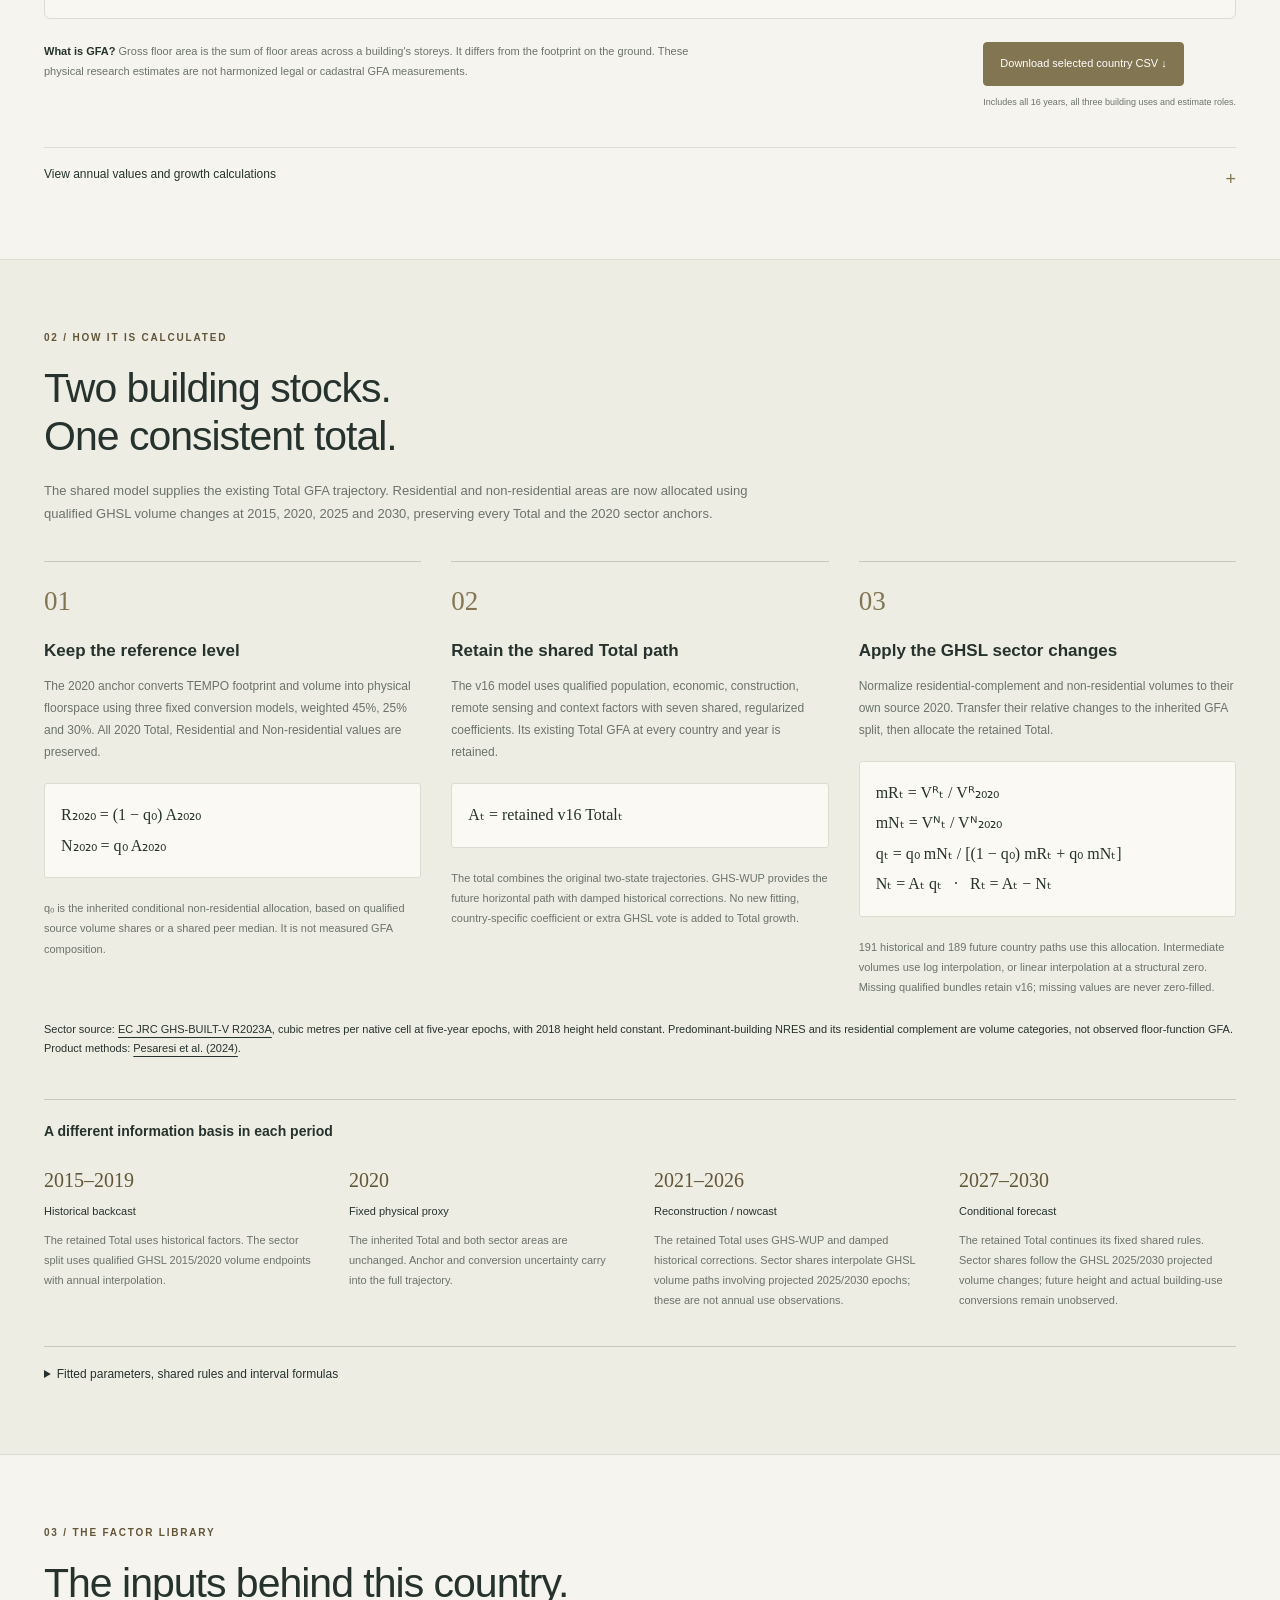
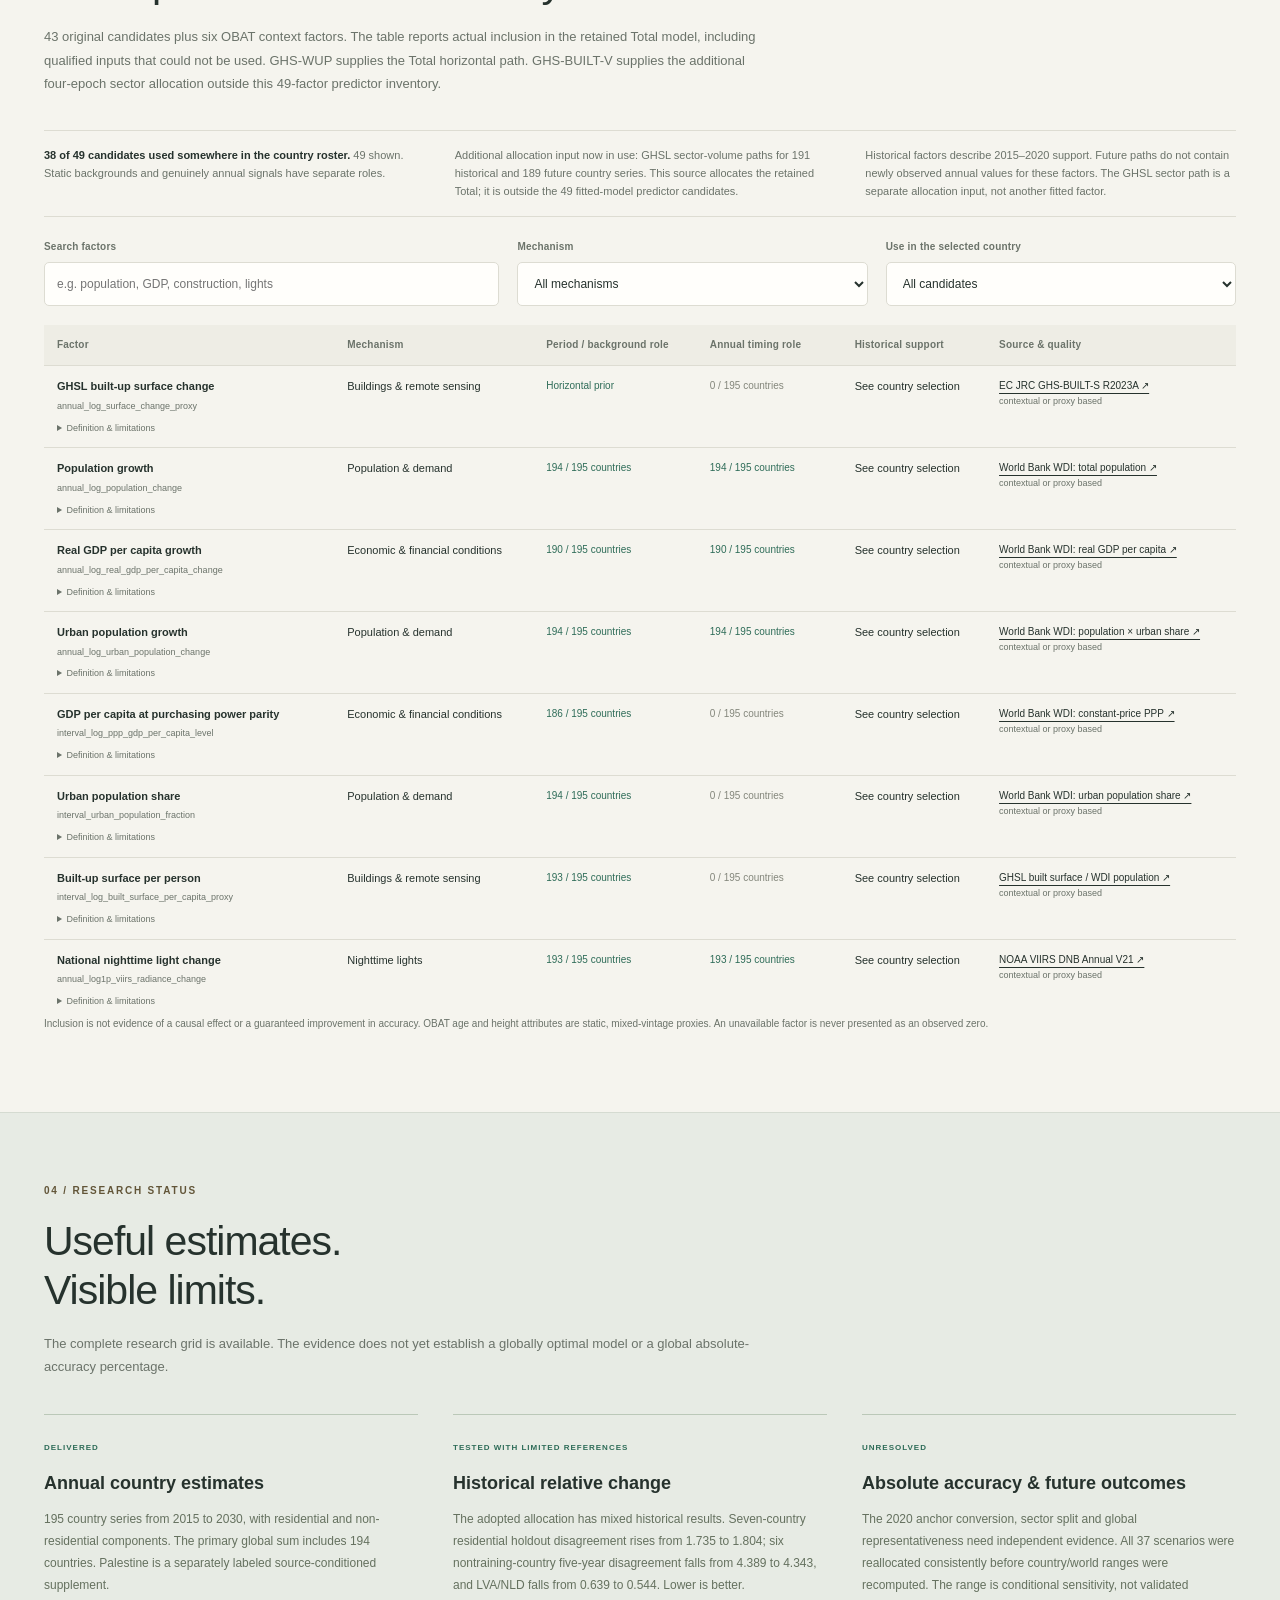
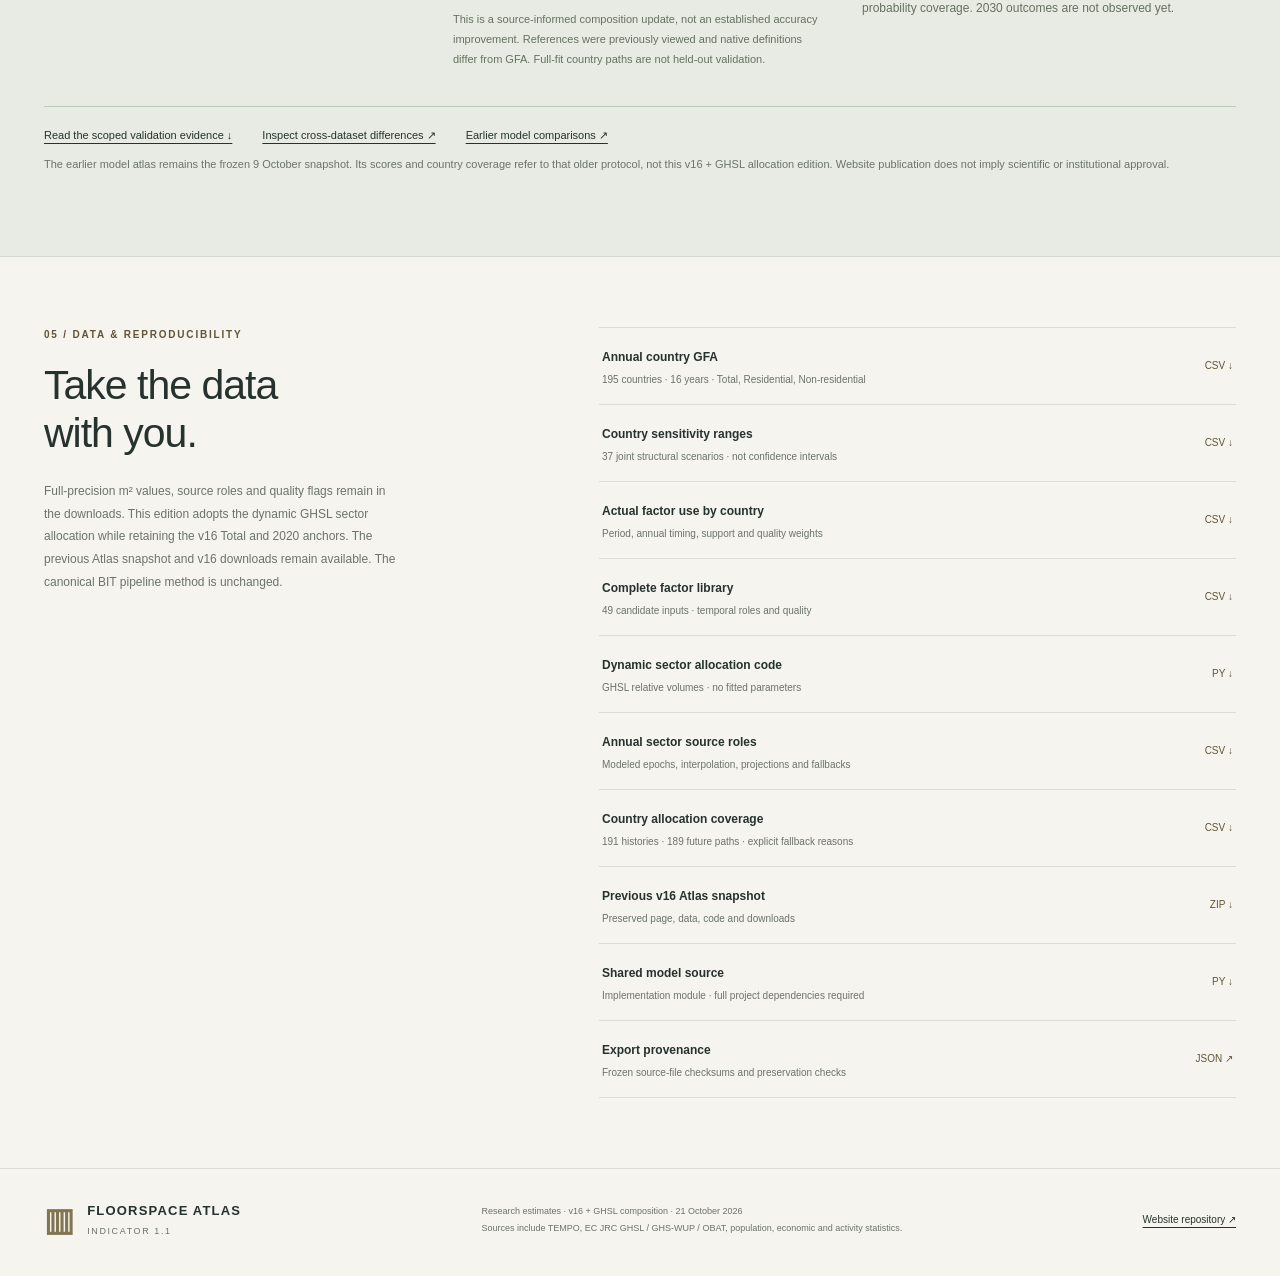
==== commit 9f181433: "Use GHSL epoch changes for Atlas residential and non-residential allocation Preserve every Total and" ====
--- a/index.html
+++ b/index.html
@@ -3,15 +3,15 @@
 <head>
   <meta charset="utf-8"><meta name="viewport" content="width=device-width,initial-scale=1">
   <title>Global Floorspace Atlas · 2015–2030</title>
-  <meta name="description" content="Explore annual country estimates of residential, non-residential and total gross floor area. Compare any two years, inspect factors and understand the shared v16 model.">
+  <meta name="description" content="Explore annual country estimates of residential, non-residential and total gross floor area. Compare any two years, inspect factors and understand the shared v16 Total model and dynamic GHSL sector allocation.">
   <meta name="color-scheme" content="light"><link rel="icon" href="favicon.svg" type="image/svg+xml">
-  <link rel="stylesheet" href="explorer.css"><script src="data/explorer-data.js" defer></script><script src="explorer.js" defer></script>
+  <link rel="stylesheet" href="explorer.css?v=20261021-ghsl-composition"><script src="data/explorer-data.js?v=20261021-ghsl-composition" defer></script><script src="explorer.js?v=20261021-ghsl-composition" defer></script>
 </head>
 <body>
 <a class="skip" href="#explorer">Skip to the country explorer</a>
 <header class="masthead wrap"><a class="brand" href="index.html"><span class="brand-symbol" aria-hidden="true">▥</span><span>FLOORSPACE ATLAS<small>INDICATOR 1.1</small></span></a><nav aria-label="Main navigation"><a href="#explorer">Explore</a><a href="#method">The model</a><a href="#factors">Factors</a><a href="#evidence">Evidence</a><a href="history.html">Earlier models ↗</a></nav><a class="top-download" href="#downloads">Get the data <span>↗</span></a></header>
 <main>
-  <section class="intro wrap"><div><p class="eyebrow">GLOBAL BUILDING STOCK / V16 RESEARCH EDITION</p><h1>The world's<br>building <em>floorspace.</em></h1><p class="lead">Explore estimated building floorspace across countries and years.<br>See the historical path, the future scenario and the inputs behind them.</p></div><aside class="edition"><span class="edition-tag">2015 — 2030</span><strong>195 country series.<br>One shared model.</strong><p>Residential, non-residential and total gross floor area, with a fixed 2020 reference level.</p><span class="snapshot">Research snapshot · 16 October 2026</span></aside></section>
+  <section class="intro wrap"><div><p class="eyebrow">GLOBAL BUILDING STOCK / V16 + GHSL COMPOSITION</p><h1>The world's<br>building <em>floorspace.</em></h1><p class="lead">Explore estimated building floorspace across countries and years.<br>See the historical path, the future scenario and the inputs behind them.</p></div><aside class="edition"><span class="edition-tag">2015 — 2030</span><strong>195 country series.<br>One shared total.</strong><p>A fixed 2020 reference level, with residential and non-residential shares informed by four GHSL epochs.</p><span class="snapshot">Research snapshot · 21 October 2026</span></aside></section>
 
   <section id="explorer" class="explorer wrap" aria-labelledby="explorer-heading">
     <div class="explorer-heading"><div><p class="eyebrow">01 / COUNTRY EXPLORER</p><h2 id="explorer-heading">The world's building floorspace.</h2></div><a class="quiet-link" href="comparison/index.html">Compare global datasets ↗</a></div>
@@ -31,16 +31,17 @@
     <details class="annual-data"><summary>View annual values and growth calculations <span>+</span></summary><div class="table-scroll" id="annual-table"></div></details>
   </section>
 
-  <section id="method" class="section method-section"><div class="wrap"><div class="section-heading"><p class="eyebrow">02 / HOW IT IS CALCULATED</p><h2>Two building stocks.<br>One consistent total.</h2><p>The model estimates annual net stock change using shared global rules. It starts with a fixed 2020 physical floor-area proxy and integrates residential and non-residential trajectories backward and forward.</p></div>
-    <div class="method-steps"><article><span class="step">01</span><h3>Set the reference level</h3><p>The existing 2020 anchor converts TEMPO footprint and volume into physical floorspace using three fixed conversion models, weighted 45%, 25% and 30%. This level is preserved; it is not assumed to be measured truth.</p><div class="equation">R₂₀₂₀ = (1 − q) A₂₀₂₀<br>N₂₀₂₀ = q A₂₀₂₀</div><p class="small">q is a conditional non-residential volume-share allocation. A shared peer-median rule handles missing qualified composition. Separate sector areas have additional uncertainty.</p></article><article><span class="step">02</span><h3>Estimate shared annual changes</h3><p>Quality-qualified inputs are scaled on the training countries, bounded, and pooled into demand, production, background and annual timing mechanisms. Seven regularized coefficients are shared across all countries.</p><div class="equation">gᴿᵢ,ₜ = hᵢ,ₜ + 0.01 xᵢ,ₜ β<br>gᴺᵢ,ₜ = gᴿᵢ,ₜ + 0.01 βᴺ dₜ</div><p class="small">h is the horizontal surface-change prior. x includes six pooled coordinates and support-aware transfer weights. d = 1 through 2020, then 0.8ᵗ⁻²⁰²⁰.</p></article><article><span class="step">03</span><h3>Integrate the two stocks</h3><p>Annual log changes compound from the 2020 level. The total always equals residential plus non-residential floorspace. Annual net change is the difference between adjacent year-end stocks.</p><div class="equation">Rₜ = Rₜ₋₁ exp(gᴿₜ)<br>Nₜ = Nₜ₋₁ exp(gᴺₜ)<br>Totalₜ = Rₜ + Nₜ</div><p class="small">Backcasting uses the inverse accumulation before 2020. Gross construction and demolition are not separately identified by these net changes.</p></article></div>
-    <div class="timeline"><h3>A different information basis in each period</h3><div><article><b>2015–2019</b><span>Historical backcast</span><p>GHSL 2015–2020 horizontal change plus qualified demographic, economic, construction, lights and context factors.</p></article><article><b>2020</b><span>Fixed physical proxy</span><p>The inherited anchor fixes the scale. Its uncertainty carries into the full trajectory.</p></article><article><b>2021–2026</b><span>Reconstruction / nowcast</span><p>GHS-WUP surface paths with damped historical corrections. These are newer-source-conditioned estimates, not archived operational forecasts.</p></article><article><b>2027–2030</b><span>Conditional forecast</span><p>GHS-WUP source projections and fixed 0.8 annual damping. Future GDP, construction and lights are not fabricated observations.</p></article></div></div>
-    <details class="model-details"><summary>Fitted parameters, shared rules and interval formulas</summary><div class="detail-grid"><div><h3>Frozen shared parameters</h3><div id="parameter-table"></div><p class="small">Six common coefficients have ridge penalty 1; the sector departure has penalty 9. Country-balanced robust fitting uses seven development countries. No fitted national correction coefficient is added.</p><a href="downloads/v16-model-parameters.json" download>Download complete fitted specification ↗</a></div><div><h3>Your selected-year calculation</h3><div class="equation">Net area change = Aend − Astart<br>Growth (%) = 100 (Aend / Astart − 1)<br>CAGR (%) = 100 [(Aend / Astart)¹⁄⁽ᵉⁿᵈ⁻ˢᵗᵃʳᵗ⁾ − 1]</div><p class="small">The time interval is the difference in years. Negative changes are retained. Scenario envelopes are not used to invent growth confidence intervals.</p><h3>Missing inputs and extrapolation</h3><p class="small">Source gaps stay missing. Unsupported mechanisms are omitted; explicit shared horizontal and composition fallbacks are used where needed. Predictor-range flags identify extrapolation, not validated reliability scores.</p></div></div></details>
+  <section id="method" class="section method-section"><div class="wrap"><div class="section-heading"><p class="eyebrow">02 / HOW IT IS CALCULATED</p><h2>Two building stocks.<br>One consistent total.</h2><p>The shared model supplies the existing Total GFA trajectory. Residential and non-residential areas are now allocated using qualified GHSL volume changes at 2015, 2020, 2025 and 2030, preserving every Total and the 2020 sector anchors.</p></div>
+    <div class="method-steps"><article><span class="step">01</span><h3>Keep the reference level</h3><p>The 2020 anchor converts TEMPO footprint and volume into physical floorspace using three fixed conversion models, weighted 45%, 25% and 30%. All 2020 Total, Residential and Non-residential values are preserved.</p><div class="equation">R₂₀₂₀ = (1 − q₀) A₂₀₂₀<br>N₂₀₂₀ = q₀ A₂₀₂₀</div><p class="small">q₀ is the inherited conditional non-residential allocation, based on qualified source volume shares or a shared peer median. It is not measured GFA composition.</p></article><article><span class="step">02</span><h3>Retain the shared Total path</h3><p>The v16 model uses qualified population, economic, construction, remote sensing and context factors with seven shared, regularized coefficients. Its existing Total GFA at every country and year is retained.</p><div class="equation">Aₜ = retained v16 Totalₜ</div><p class="small">The total combines the original two-state trajectories. GHS-WUP provides the future horizontal path with damped historical corrections. No new fitting, country-specific coefficient or extra GHSL vote is added to Total growth.</p></article><article><span class="step">03</span><h3>Apply the GHSL sector changes</h3><p>Normalize residential-complement and non-residential volumes to their own source 2020. Transfer their relative changes to the inherited GFA split, then allocate the retained Total.</p><div class="equation">mRₜ = Vᴿₜ / Vᴿ₂₀₂₀<br>mNₜ = Vᴺₜ / Vᴺ₂₀₂₀<br>qₜ = q₀ mNₜ / [(1 − q₀) mRₜ + q₀ mNₜ]<br>Nₜ = Aₜ qₜ &nbsp; · &nbsp; Rₜ = Aₜ − Nₜ</div><p class="small">191 historical and 189 future country paths use this allocation. Intermediate volumes use log interpolation, or linear interpolation at a structural zero. Missing qualified bundles retain v16; missing values are never zero-filled.</p></article></div>
+    <p class="small">Sector source: <a href="https://data.jrc.ec.europa.eu/dataset/ab2f107a-03cd-47a3-85e5-139d8ec63283" target="_blank" rel="noopener">EC JRC GHS-BUILT-V R2023A</a>, cubic metres per native cell at five-year epochs, with 2018 height held constant. Predominant-building NRES and its residential complement are volume categories, not observed floor-function GFA. Product methods: <a href="https://doi.org/10.1080/17538947.2024.2390454" target="_blank" rel="noopener">Pesaresi et al. (2024)</a>.</p>
+    <div class="timeline"><h3>A different information basis in each period</h3><div><article><b>2015–2019</b><span>Historical backcast</span><p>The retained Total uses historical factors. The sector split uses qualified GHSL 2015/2020 volume endpoints with annual interpolation.</p></article><article><b>2020</b><span>Fixed physical proxy</span><p>The inherited Total and both sector areas are unchanged. Anchor and conversion uncertainty carry into the full trajectory.</p></article><article><b>2021–2026</b><span>Reconstruction / nowcast</span><p>The retained Total uses GHS-WUP and damped historical corrections. Sector shares interpolate GHSL volume paths involving projected 2025/2030 epochs; these are not annual use observations.</p></article><article><b>2027–2030</b><span>Conditional forecast</span><p>The retained Total continues its fixed shared rules. Sector shares follow the GHSL 2025/2030 projected volume changes; future height and actual building-use conversions remain unobserved.</p></article></div></div>
+    <details class="model-details"><summary>Fitted parameters, shared rules and interval formulas</summary><div class="detail-grid"><div><h3>Frozen shared parameters</h3><div id="parameter-table"></div><p class="small">Six common coefficients have ridge penalty 1; the sector departure has penalty 9. Country-balanced robust fitting used seven development countries. These frozen coefficients now supply the retained Total path; the GHSL allocation adds zero fitted parameters.</p><a href="downloads/v16-model-parameters.json" download>Download complete fitted specification ↗</a></div><div><h3>Your selected-year calculation</h3><div class="equation">Net area change = Aend − Astart<br>Growth (%) = 100 (Aend / Astart − 1)<br>CAGR (%) = 100 [(Aend / Astart)¹⁄⁽ᵉⁿᵈ⁻ˢᵗᵃʳᵗ⁾ − 1]</div><p class="small">The time interval is the difference in years. Negative changes are retained. Scenario envelopes are not used to invent growth confidence intervals.</p><h3>Missing inputs and extrapolation</h3><p class="small">Source gaps stay missing. Unsupported mechanisms are omitted; explicit shared horizontal and composition fallbacks are used where needed. Predictor-range flags identify extrapolation, not validated reliability scores.</p></div></div></details>
   </div></section>
 
-  <section id="factors" class="wrap section"><div class="section-heading"><p class="eyebrow">03 / THE FACTOR LIBRARY</p><h2>The inputs behind this country.</h2><p>43 original candidates plus six OBAT context factors. The table reports actual inclusion in the frozen model, including qualified inputs that could not be used. GHS-WUP is an additional horizontal path source.</p></div><div class="factor-summary"><p id="factor-summary">Loading factor coverage…</p><p id="factor-future-note">Historical factors describe 2015–2020 support. Future paths do not contain newly observed annual values for these factors.</p></div><div class="factor-controls"><label>Search factors<input type="search" id="factor-search" placeholder="e.g. population, GDP, construction, lights"></label><label>Mechanism<select id="factor-group"><option value="all">All mechanisms</option><option value="A">Buildings & remote sensing</option><option value="B">Construction & investment</option><option value="C">Population & demand</option><option value="D">Economic & financial conditions</option><option value="E">Stock age & loss risk</option><option value="F">Nighttime lights</option></select></label><label>Use in the selected country<select id="factor-status"><option value="all">All candidates</option><option value="used">Used factors</option><option value="unused">Not used</option><option value="annual">Used for annual timing</option><option value="static">Static context</option></select></label></div><div class="table-scroll factors-table" id="factor-table"></div><p class="fineprint">Inclusion is not evidence of a causal effect or a guaranteed improvement in accuracy. OBAT age and height attributes are static, mixed-vintage proxies. An unavailable factor is never presented as an observed zero.</p></section>
+  <section id="factors" class="wrap section"><div class="section-heading"><p class="eyebrow">03 / THE FACTOR LIBRARY</p><h2>The inputs behind this country.</h2><p>43 original candidates plus six OBAT context factors. The table reports actual inclusion in the retained Total model, including qualified inputs that could not be used. GHS-WUP supplies the Total horizontal path. GHS-BUILT-V supplies the additional four-epoch sector allocation outside this 49-factor predictor inventory.</p></div><div class="factor-summary"><p id="factor-summary">Loading factor coverage…</p><p id="composition-use-note" class="country-note"></p><p id="factor-future-note">Historical factors describe 2015–2020 support. Future paths do not contain newly observed annual values for these factors. The GHSL sector path is a separate allocation input, not another fitted factor.</p></div><div class="factor-controls"><label>Search factors<input type="search" id="factor-search" placeholder="e.g. population, GDP, construction, lights"></label><label>Mechanism<select id="factor-group"><option value="all">All mechanisms</option><option value="A">Buildings & remote sensing</option><option value="B">Construction & investment</option><option value="C">Population & demand</option><option value="D">Economic & financial conditions</option><option value="E">Stock age & loss risk</option><option value="F">Nighttime lights</option></select></label><label>Use in the selected country<select id="factor-status"><option value="all">All candidates</option><option value="used">Used factors</option><option value="unused">Not used</option><option value="annual">Used for annual timing</option><option value="static">Static context</option></select></label></div><div class="table-scroll factors-table" id="factor-table"></div><p class="fineprint">Inclusion is not evidence of a causal effect or a guaranteed improvement in accuracy. OBAT age and height attributes are static, mixed-vintage proxies. An unavailable factor is never presented as an observed zero.</p></section>
 
-  <section id="evidence" class="evidence-section section"><div class="wrap"><div class="section-heading"><p class="eyebrow">04 / RESEARCH STATUS</p><h2>Useful estimates.<br>Visible limits.</h2><p>The complete research grid is available. The evidence does not yet establish a globally optimal model or a global absolute-accuracy percentage.</p></div><div class="evidence-cards"><article><span class="status-word">DELIVERED</span><h3>Annual country estimates</h3><p>195 country series from 2015 to 2030, with residential and non-residential components. The primary global sum includes 194 countries. Palestine is a separately labeled source-conditioned supplement.</p></article><article><span class="status-word">TESTED WITH LIMITED REFERENCES</span><h3>Historical relative change</h3><p>Seven-country whole-country-exclusion refits and two reserved-country native-stock diagnostics are preserved. The native reference definitions and prior development exposure limit their interpretation.</p><p class="small">Simple controls perform better on some tests. Full-fit country paths on this page are not held-out validation.</p></article><article><span class="status-word">UNRESOLVED</span><h3>Absolute accuracy & future outcomes</h3><p>The 2020 anchor conversion, sector split and global representativeness need independent evidence. The 37 scenario range is sensitivity, not validated probability coverage. 2030 outcomes are not observed yet.</p></article></div><div class="evidence-links"><a href="downloads/v16-validation-evidence.csv" download>Read the scoped validation evidence ↓</a><a href="comparison/index.html">Inspect cross-dataset differences ↗</a><a href="history.html#comparison">Earlier model comparisons ↗</a></div><p class="small muted">The earlier model atlas remains the frozen 9 October snapshot. Its scores and country coverage refer to that older protocol, not this v16 release. Website publication does not imply scientific or institutional approval.</p></div></section>
+  <section id="evidence" class="evidence-section section"><div class="wrap"><div class="section-heading"><p class="eyebrow">04 / RESEARCH STATUS</p><h2>Useful estimates.<br>Visible limits.</h2><p>The complete research grid is available. The evidence does not yet establish a globally optimal model or a global absolute-accuracy percentage.</p></div><div class="evidence-cards"><article><span class="status-word">DELIVERED</span><h3>Annual country estimates</h3><p>195 country series from 2015 to 2030, with residential and non-residential components. The primary global sum includes 194 countries. Palestine is a separately labeled source-conditioned supplement.</p></article><article><span class="status-word">TESTED WITH LIMITED REFERENCES</span><h3>Historical relative change</h3><p>The adopted allocation has mixed historical results. Seven-country residential holdout disagreement rises from 1.735 to 1.804; six nontraining-country five-year disagreement falls from 4.389 to 4.343, and LVA/NLD falls from 0.639 to 0.544. Lower is better.</p><p class="small">This is a source-informed composition update, not an established accuracy improvement. References were previously viewed and native definitions differ from GFA. Full-fit country paths are not held-out validation.</p></article><article><span class="status-word">UNRESOLVED</span><h3>Absolute accuracy & future outcomes</h3><p>The 2020 anchor conversion, sector split and global representativeness need independent evidence. All 37 scenarios were reallocated consistently before country/world ranges were recomputed. The range is conditional sensitivity, not validated probability coverage. 2030 outcomes are not observed yet.</p></article></div><div class="evidence-links"><a href="downloads/v16-ghsl-composition-validation-evidence.csv" download>Read the scoped validation evidence ↓</a><a href="comparison/index.html">Inspect cross-dataset differences ↗</a><a href="history.html#comparison">Earlier model comparisons ↗</a></div><p class="small muted">The earlier model atlas remains the frozen 9 October snapshot. Its scores and country coverage refer to that older protocol, not this v16 + GHSL allocation edition. Website publication does not imply scientific or institutional approval.</p></div></section>
 
-  <section id="downloads" class="wrap section downloads"><div><p class="eyebrow">05 / DATA & REPRODUCIBILITY</p><h2>Take the data<br>with you.</h2><p>Full-precision m² values, source roles and quality flags remain in the downloads. The website changes presentation only; it does not refit the model or replace the earlier pipeline default.</p></div><div class="download-list"><a href="downloads/v16-country-year-gfa.csv" download><span><b>Annual country GFA</b><small>195 countries · 16 years · Total, Residential, Non-residential</small></span><span>CSV ↓</span></a><a href="downloads/v16-country-scenario-ranges.csv" download><span><b>Country sensitivity ranges</b><small>37 joint structural scenarios · not confidence intervals</small></span><span>CSV ↓</span></a><a href="downloads/v16-country-factor-use.csv" download><span><b>Actual factor use by country</b><small>Period, annual timing, support and quality weights</small></span><span>CSV ↓</span></a><a href="downloads/v16-factor-library.csv" download><span><b>Complete factor library</b><small>49 candidate inputs · temporal roles and quality</small></span><span>CSV ↓</span></a><a href="downloads/v16-model-source.py" download><span><b>Shared model source</b><small>Implementation module · full project dependencies required</small></span><span>PY ↓</span></a><a href="downloads/v16-explorer-manifest.json"><span><b>Export provenance</b><small>Frozen source-file checksums and preservation checks</small></span><span>JSON ↗</span></a></div></section>
-</main><footer class="wrap footer"><a class="brand" href="#"><span class="brand-symbol" aria-hidden="true">▥</span><span>FLOORSPACE ATLAS<small>INDICATOR 1.1</small></span></a><p>Research estimates · v16 · 16 October 2026<br>Sources include TEMPO, EC JRC GHSL / GHS-WUP / OBAT, population, economic and activity statistics.</p><a href="https://github.com/jianzbit/gfa-backcasting-atlas">Website repository ↗</a></footer><div id="toast" role="status" class="toast" hidden></div>
+  <section id="downloads" class="wrap section downloads"><div><p class="eyebrow">05 / DATA & REPRODUCIBILITY</p><h2>Take the data<br>with you.</h2><p>Full-precision m² values, source roles and quality flags remain in the downloads. This edition adopts the dynamic GHSL sector allocation while retaining the v16 Total and 2020 anchors. The previous Atlas snapshot and v16 downloads remain available. The canonical BIT pipeline method is unchanged.</p></div><div class="download-list"><a href="downloads/v16-ghsl-composition-country-year-gfa.csv" download><span><b>Annual country GFA</b><small>195 countries · 16 years · Total, Residential, Non-residential</small></span><span>CSV ↓</span></a><a href="downloads/v16-ghsl-composition-country-scenario-ranges.csv" download><span><b>Country sensitivity ranges</b><small>37 joint structural scenarios · not confidence intervals</small></span><span>CSV ↓</span></a><a href="downloads/v16-country-factor-use.csv" download><span><b>Actual factor use by country</b><small>Period, annual timing, support and quality weights</small></span><span>CSV ↓</span></a><a href="downloads/v16-factor-library.csv" download><span><b>Complete factor library</b><small>49 candidate inputs · temporal roles and quality</small></span><span>CSV ↓</span></a><a href="downloads/v16-ghsl-composition-composition-source.py" download><span><b>Dynamic sector allocation code</b><small>GHSL relative volumes · no fitted parameters</small></span><span>PY ↓</span></a><a href="downloads/v16-ghsl-composition-annual-composition-sources.csv" download><span><b>Annual sector source roles</b><small>Modeled epochs, interpolation, projections and fallbacks</small></span><span>CSV ↓</span></a><a href="downloads/v16-ghsl-composition-composition-coverage.csv" download><span><b>Country allocation coverage</b><small>191 histories · 189 future paths · explicit fallback reasons</small></span><span>CSV ↓</span></a><a href="downloads/v16-atlas-before-ghsl-composition.zip" download><span><b>Previous v16 Atlas snapshot</b><small>Preserved page, data, code and downloads</small></span><span>ZIP ↓</span></a><a href="downloads/v16-model-source.py" download><span><b>Shared model source</b><small>Implementation module · full project dependencies required</small></span><span>PY ↓</span></a><a href="downloads/v16-ghsl-composition-manifest.json"><span><b>Export provenance</b><small>Frozen source-file checksums and preservation checks</small></span><span>JSON ↗</span></a></div></section>
+</main><footer class="wrap footer"><a class="brand" href="#"><span class="brand-symbol" aria-hidden="true">▥</span><span>FLOORSPACE ATLAS<small>INDICATOR 1.1</small></span></a><p>Research estimates · v16 + GHSL composition · 21 October 2026<br>Sources include TEMPO, EC JRC GHSL / GHS-WUP / OBAT, population, economic and activity statistics.</p><a href="https://github.com/jianzbit/gfa-backcasting-atlas">Website repository ↗</a></footer><div id="toast" role="status" class="toast" hidden></div>
 </body></html>
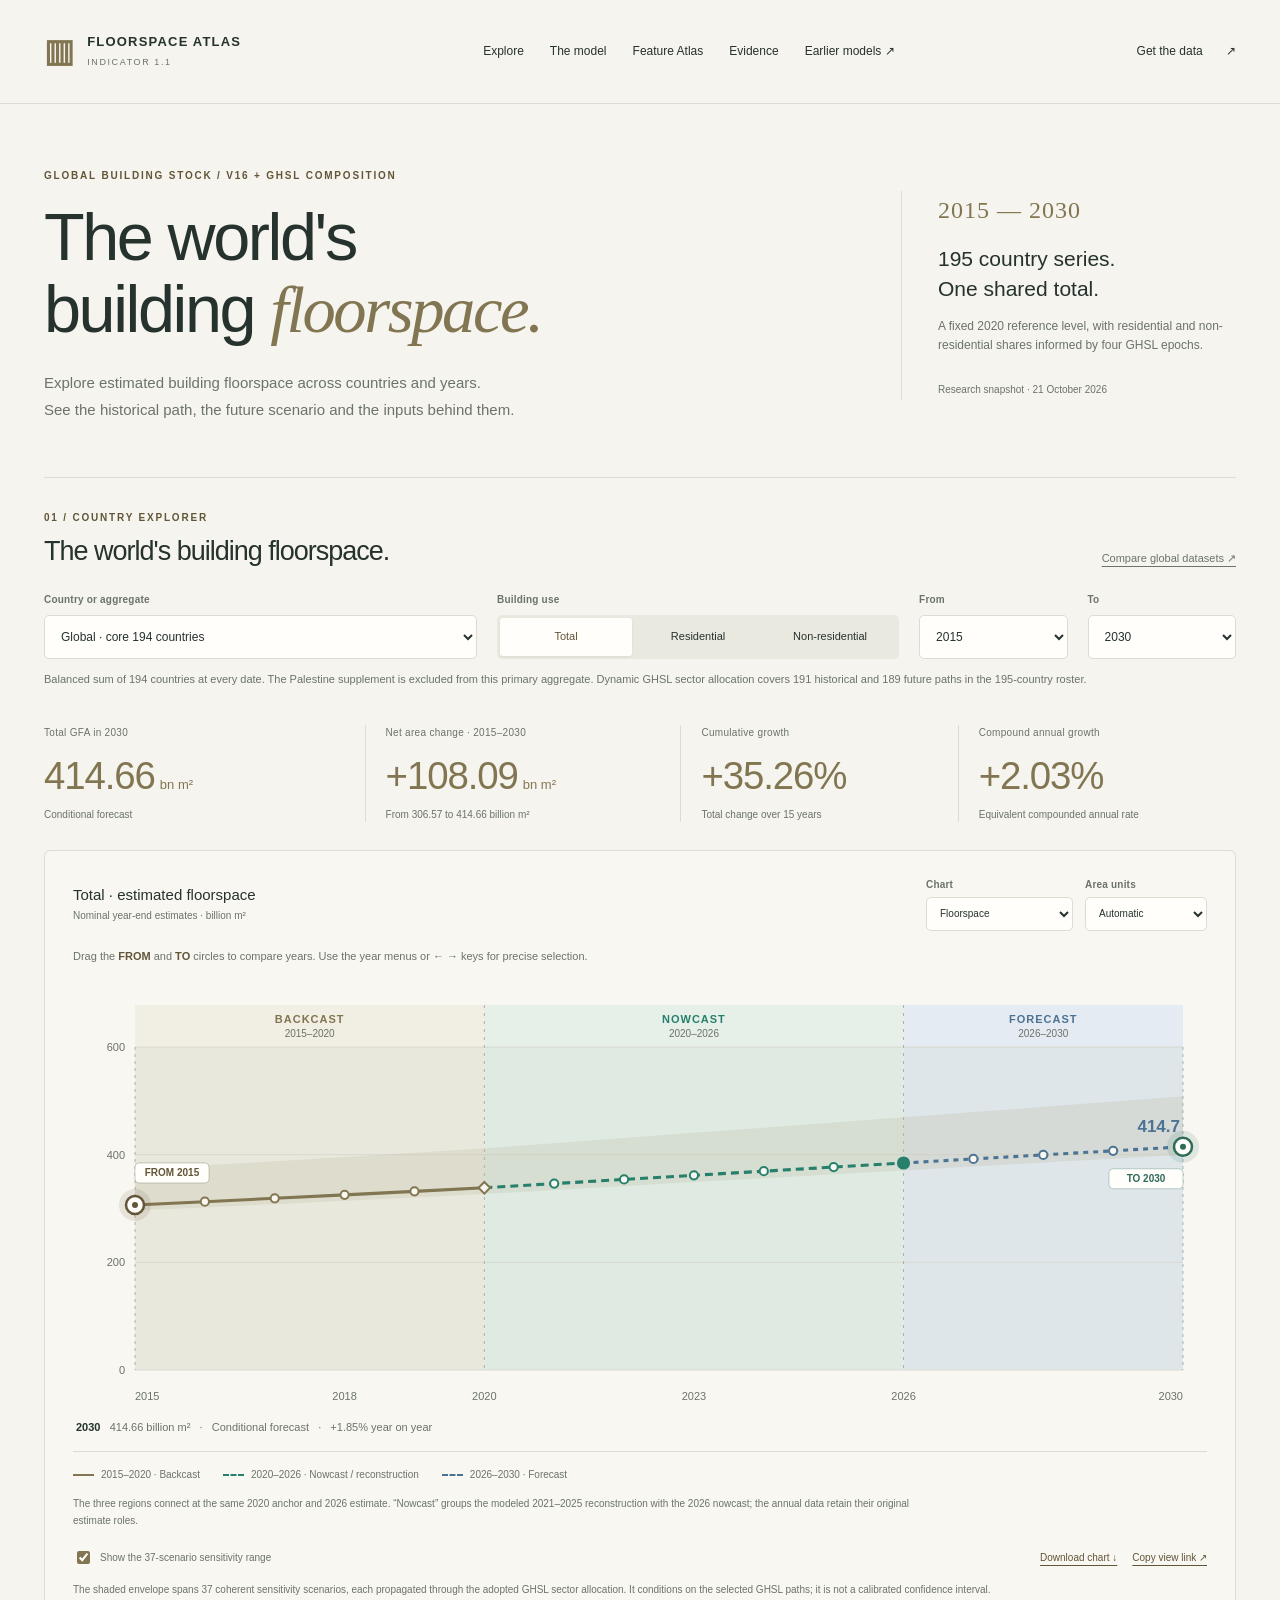
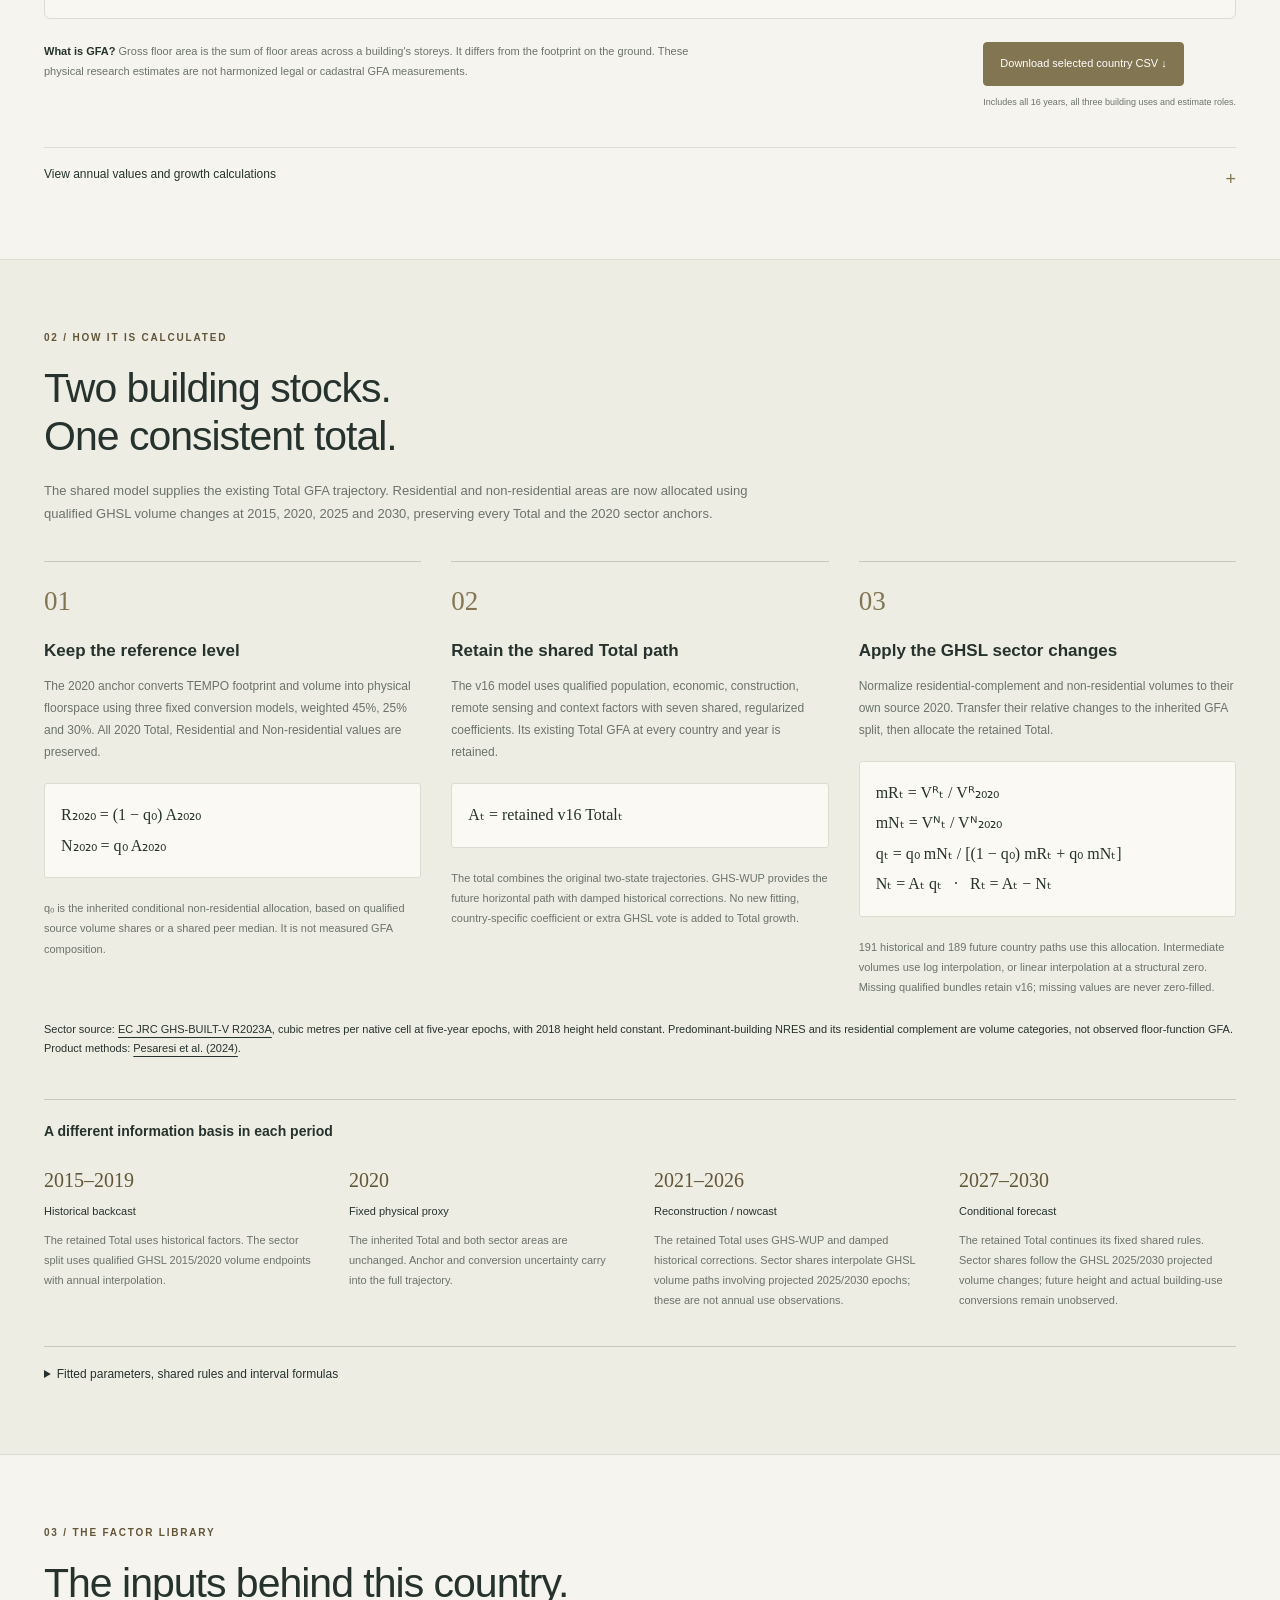
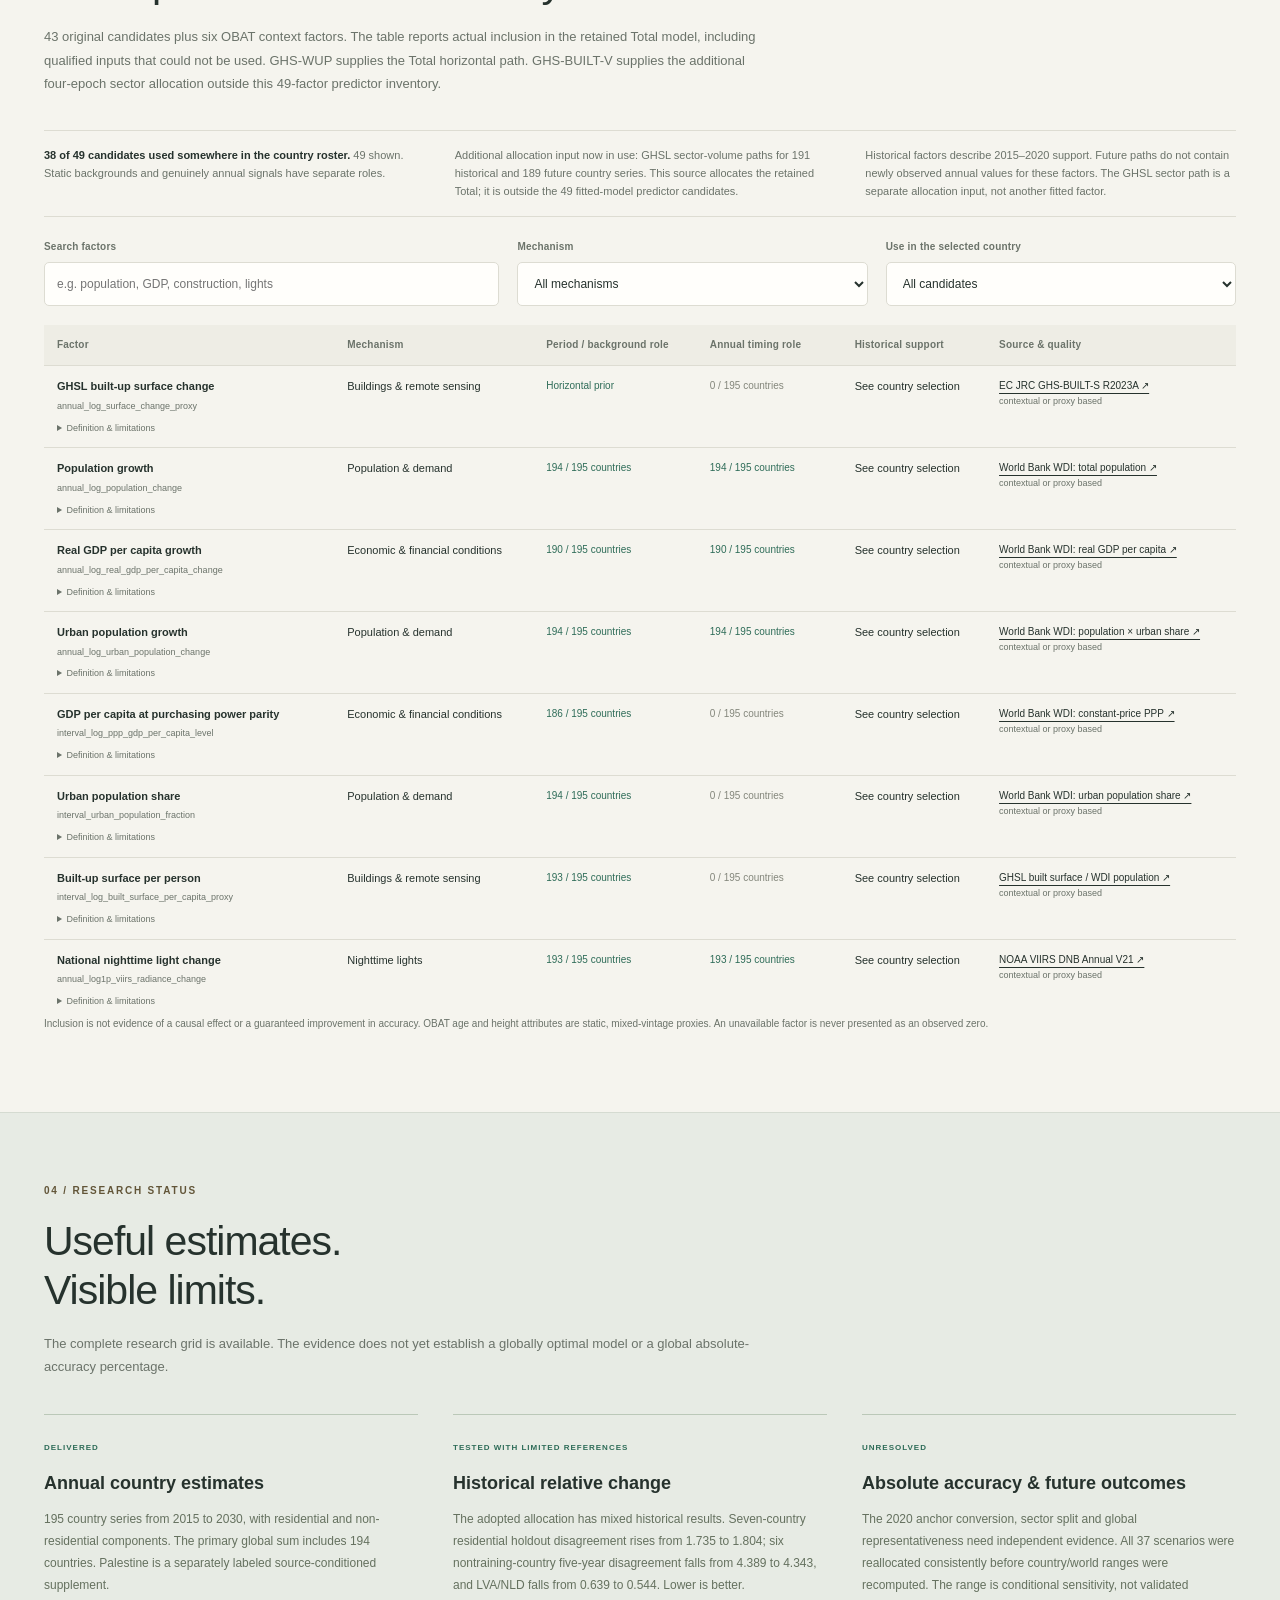
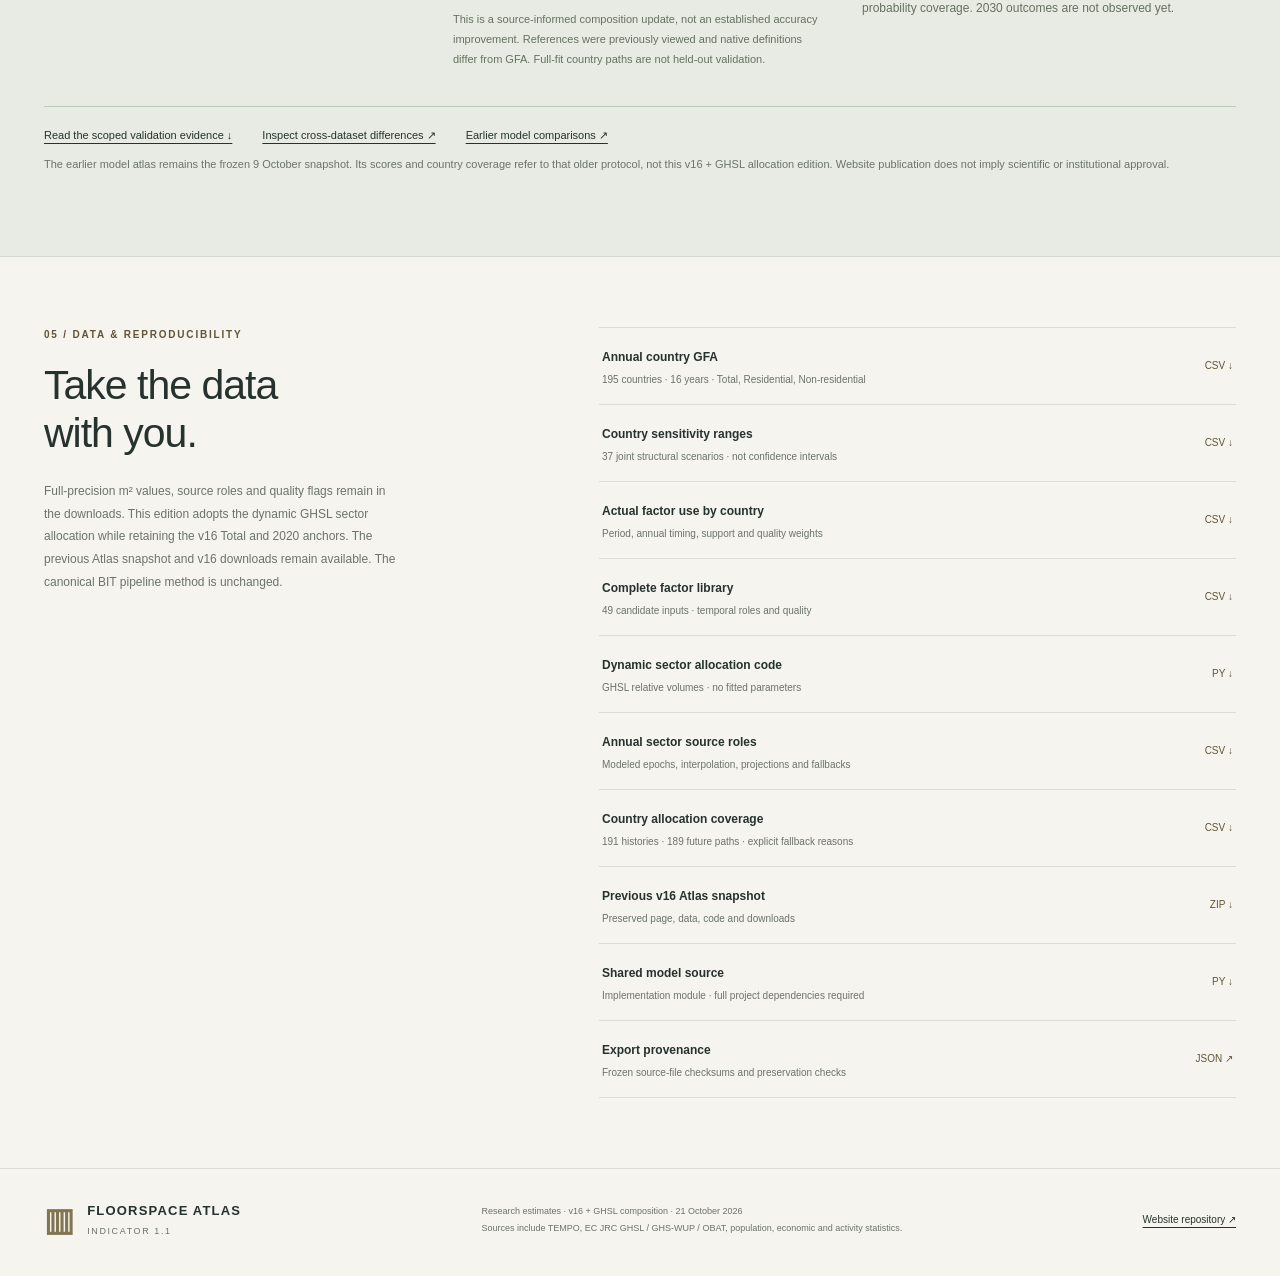
==== commit b473d5fc: "Publish the B0 Feature Atlas with country coverage, scoped reference evidence and controlled weight " ====
--- a/index.html
+++ b/index.html
@@ -9,7 +9,7 @@
 </head>
 <body>
 <a class="skip" href="#explorer">Skip to the country explorer</a>
-<header class="masthead wrap"><a class="brand" href="index.html"><span class="brand-symbol" aria-hidden="true">▥</span><span>FLOORSPACE ATLAS<small>INDICATOR 1.1</small></span></a><nav aria-label="Main navigation"><a href="#explorer">Explore</a><a href="#method">The model</a><a href="#factors">Factors</a><a href="#evidence">Evidence</a><a href="history.html">Earlier models ↗</a></nav><a class="top-download" href="#downloads">Get the data <span>↗</span></a></header>
+<header class="masthead wrap"><a class="brand" href="index.html"><span class="brand-symbol" aria-hidden="true">▥</span><span>FLOORSPACE ATLAS<small>INDICATOR 1.1</small></span></a><nav aria-label="Main navigation"><a href="#explorer">Explore</a><a href="#method">The model</a><a href="feature-atlas/">Feature Atlas</a><a href="#evidence">Evidence</a><a href="history.html">Earlier models ↗</a></nav><a class="top-download" href="#downloads">Get the data <span>↗</span></a></header>
 <main>
   <section class="intro wrap"><div><p class="eyebrow">GLOBAL BUILDING STOCK / V16 + GHSL COMPOSITION</p><h1>The world's<br>building <em>floorspace.</em></h1><p class="lead">Explore estimated building floorspace across countries and years.<br>See the historical path, the future scenario and the inputs behind them.</p></div><aside class="edition"><span class="edition-tag">2015 — 2030</span><strong>195 country series.<br>One shared total.</strong><p>A fixed 2020 reference level, with residential and non-residential shares informed by four GHSL epochs.</p><span class="snapshot">Research snapshot · 21 October 2026</span></aside></section>
 
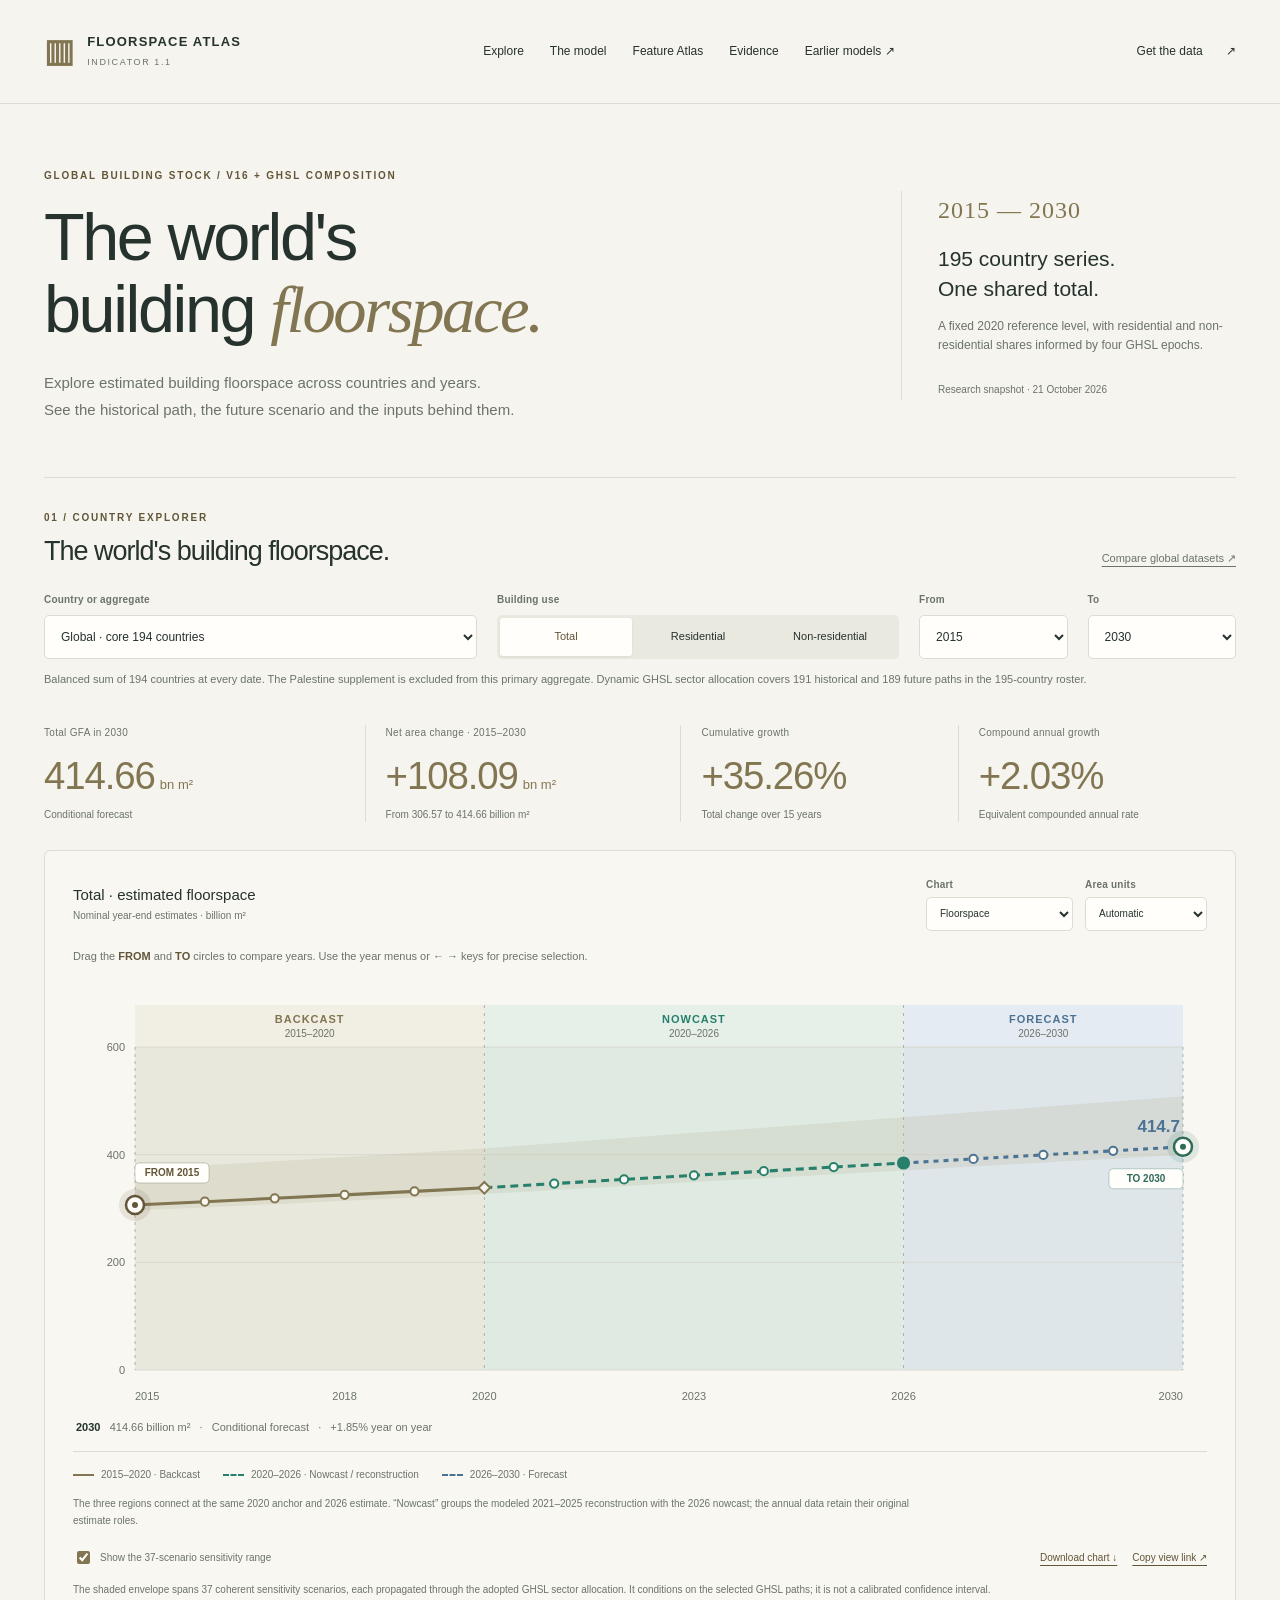
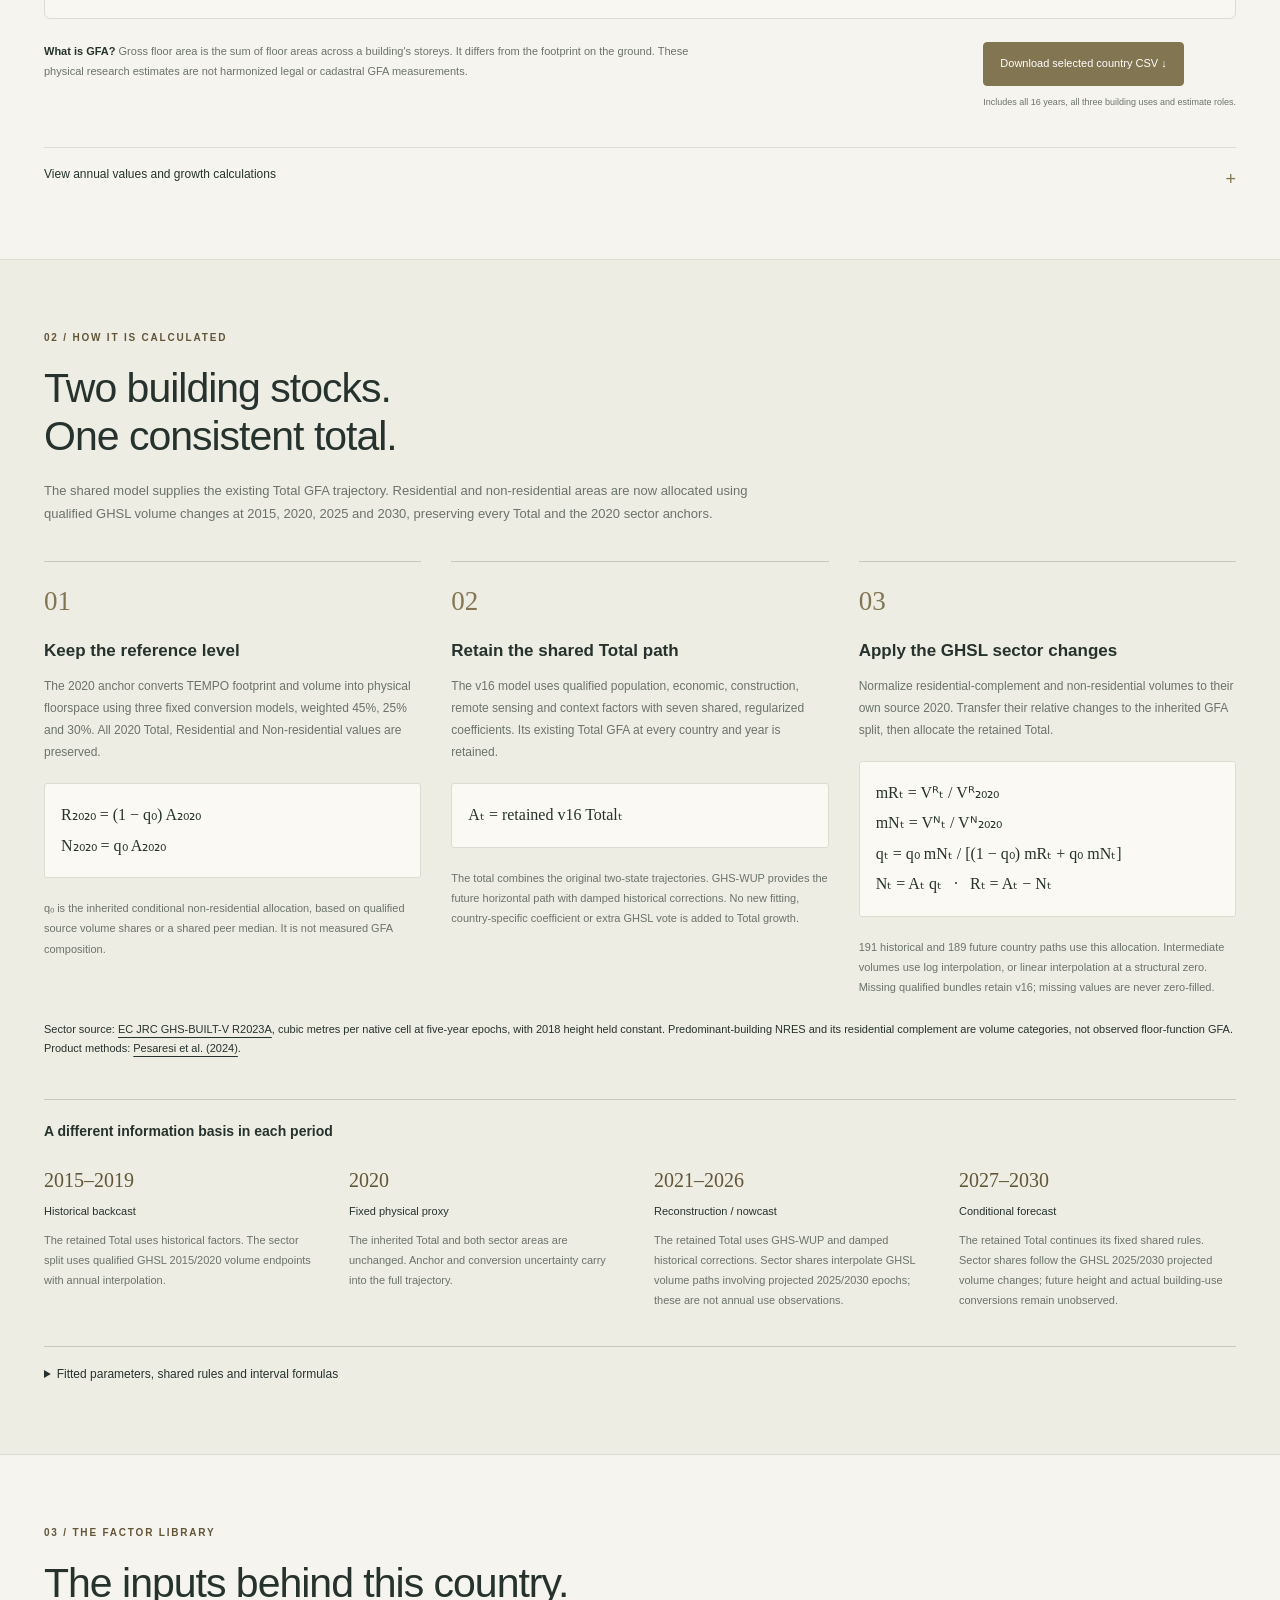
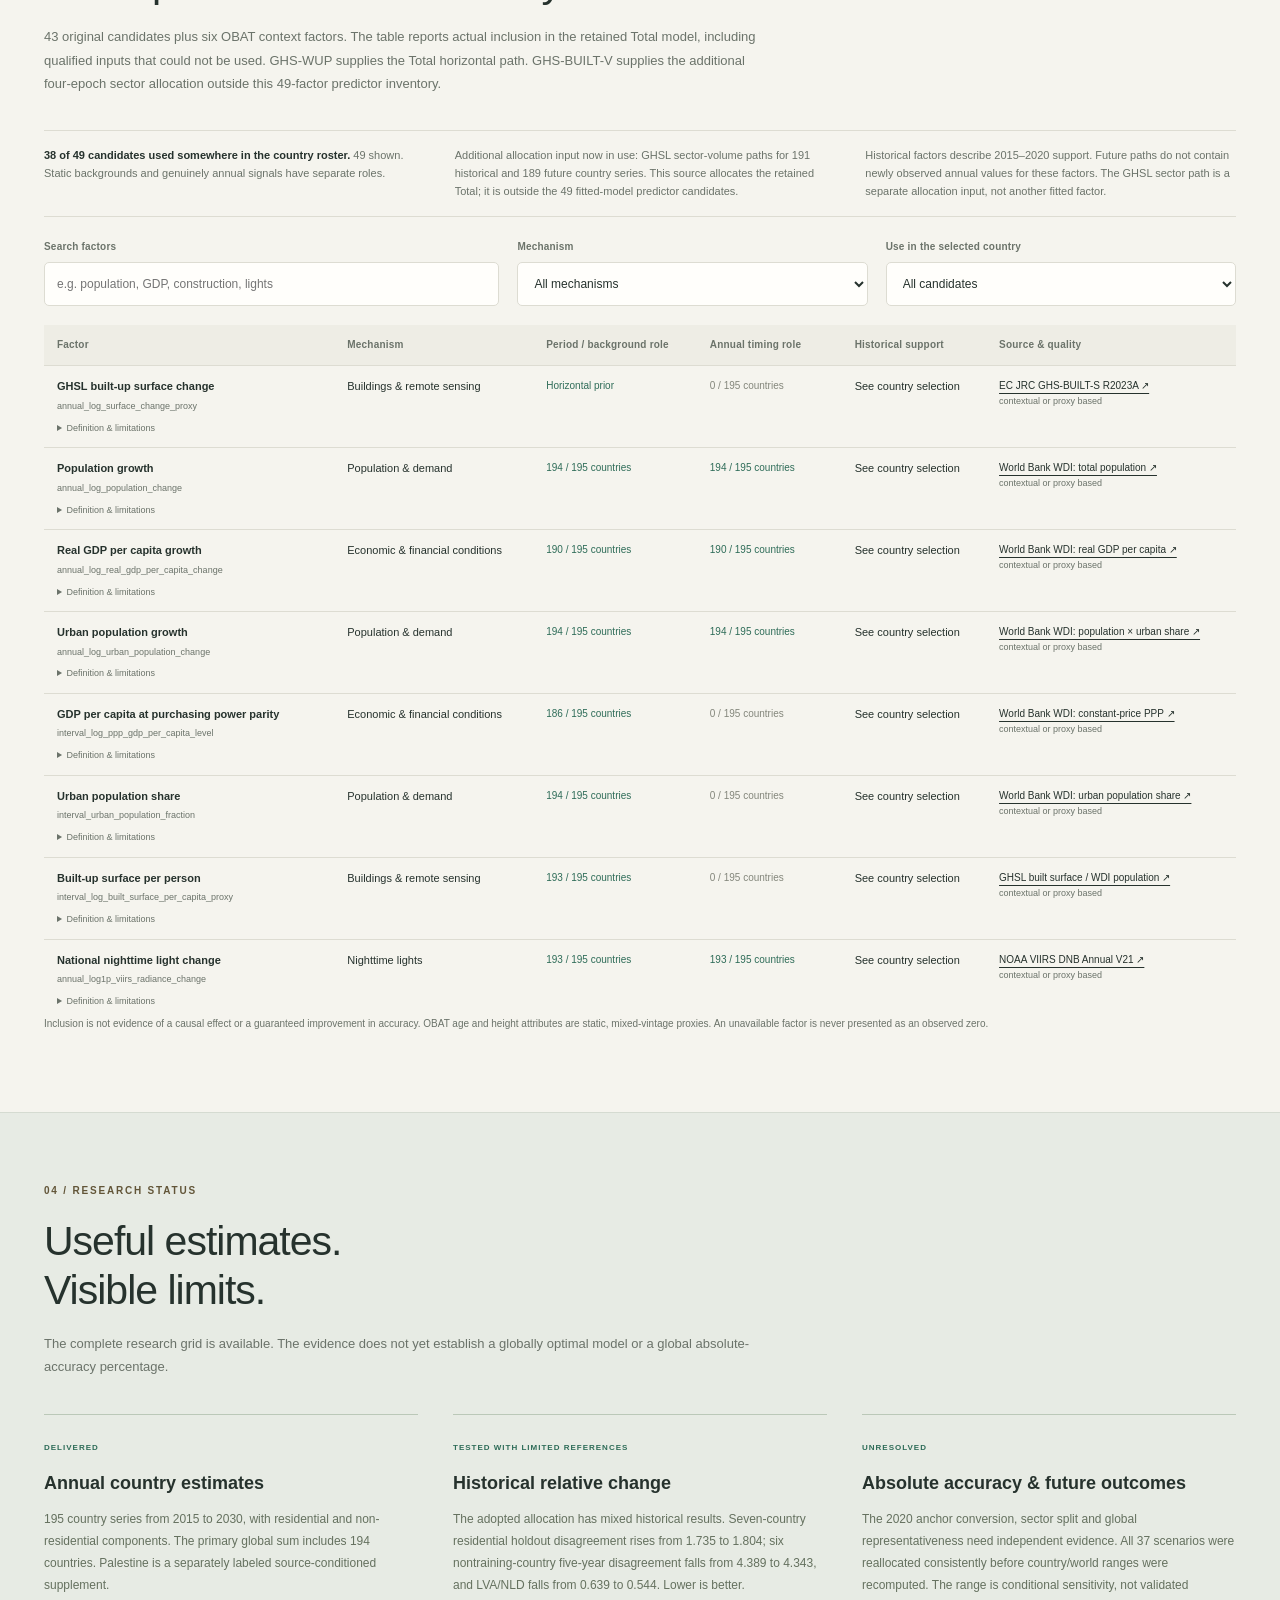
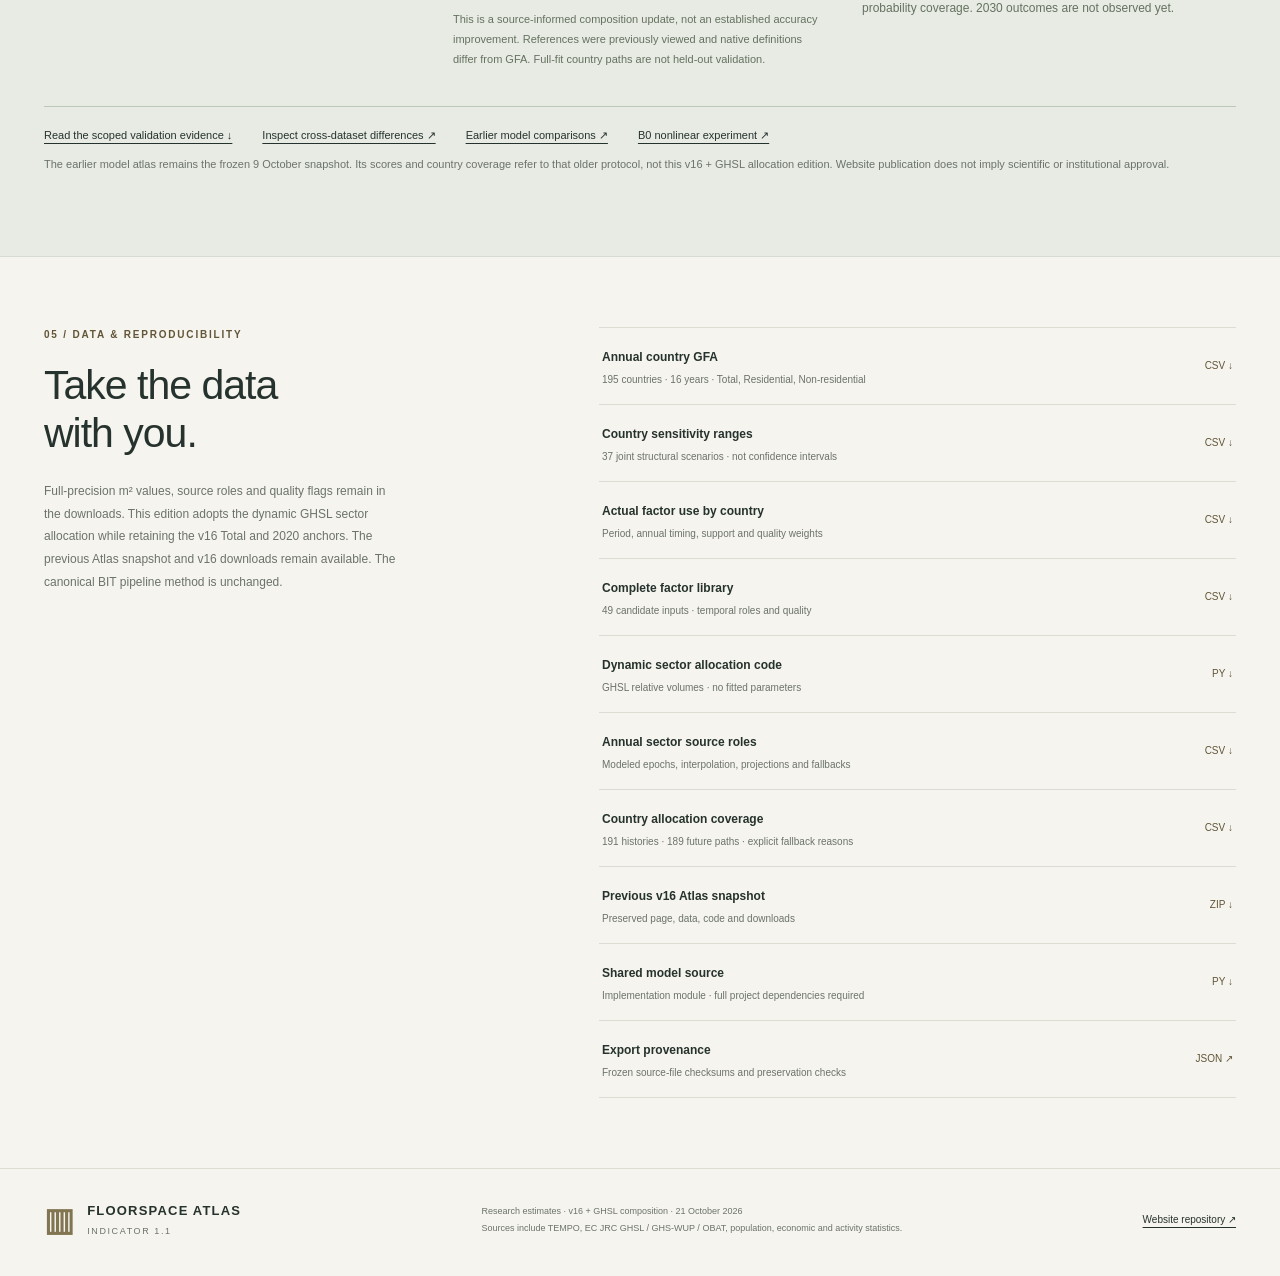
==== commit 8108c3e5: "Publish the controlled B0 nonlinear research report with scoped results and interactive country comp" ====
--- a/index.html
+++ b/index.html
@@ -40,7 +40,7 @@
 
   <section id="factors" class="wrap section"><div class="section-heading"><p class="eyebrow">03 / THE FACTOR LIBRARY</p><h2>The inputs behind this country.</h2><p>43 original candidates plus six OBAT context factors. The table reports actual inclusion in the retained Total model, including qualified inputs that could not be used. GHS-WUP supplies the Total horizontal path. GHS-BUILT-V supplies the additional four-epoch sector allocation outside this 49-factor predictor inventory.</p></div><div class="factor-summary"><p id="factor-summary">Loading factor coverage…</p><p id="composition-use-note" class="country-note"></p><p id="factor-future-note">Historical factors describe 2015–2020 support. Future paths do not contain newly observed annual values for these factors. The GHSL sector path is a separate allocation input, not another fitted factor.</p></div><div class="factor-controls"><label>Search factors<input type="search" id="factor-search" placeholder="e.g. population, GDP, construction, lights"></label><label>Mechanism<select id="factor-group"><option value="all">All mechanisms</option><option value="A">Buildings & remote sensing</option><option value="B">Construction & investment</option><option value="C">Population & demand</option><option value="D">Economic & financial conditions</option><option value="E">Stock age & loss risk</option><option value="F">Nighttime lights</option></select></label><label>Use in the selected country<select id="factor-status"><option value="all">All candidates</option><option value="used">Used factors</option><option value="unused">Not used</option><option value="annual">Used for annual timing</option><option value="static">Static context</option></select></label></div><div class="table-scroll factors-table" id="factor-table"></div><p class="fineprint">Inclusion is not evidence of a causal effect or a guaranteed improvement in accuracy. OBAT age and height attributes are static, mixed-vintage proxies. An unavailable factor is never presented as an observed zero.</p></section>
 
-  <section id="evidence" class="evidence-section section"><div class="wrap"><div class="section-heading"><p class="eyebrow">04 / RESEARCH STATUS</p><h2>Useful estimates.<br>Visible limits.</h2><p>The complete research grid is available. The evidence does not yet establish a globally optimal model or a global absolute-accuracy percentage.</p></div><div class="evidence-cards"><article><span class="status-word">DELIVERED</span><h3>Annual country estimates</h3><p>195 country series from 2015 to 2030, with residential and non-residential components. The primary global sum includes 194 countries. Palestine is a separately labeled source-conditioned supplement.</p></article><article><span class="status-word">TESTED WITH LIMITED REFERENCES</span><h3>Historical relative change</h3><p>The adopted allocation has mixed historical results. Seven-country residential holdout disagreement rises from 1.735 to 1.804; six nontraining-country five-year disagreement falls from 4.389 to 4.343, and LVA/NLD falls from 0.639 to 0.544. Lower is better.</p><p class="small">This is a source-informed composition update, not an established accuracy improvement. References were previously viewed and native definitions differ from GFA. Full-fit country paths are not held-out validation.</p></article><article><span class="status-word">UNRESOLVED</span><h3>Absolute accuracy & future outcomes</h3><p>The 2020 anchor conversion, sector split and global representativeness need independent evidence. All 37 scenarios were reallocated consistently before country/world ranges were recomputed. The range is conditional sensitivity, not validated probability coverage. 2030 outcomes are not observed yet.</p></article></div><div class="evidence-links"><a href="downloads/v16-ghsl-composition-validation-evidence.csv" download>Read the scoped validation evidence ↓</a><a href="comparison/index.html">Inspect cross-dataset differences ↗</a><a href="history.html#comparison">Earlier model comparisons ↗</a></div><p class="small muted">The earlier model atlas remains the frozen 9 October snapshot. Its scores and country coverage refer to that older protocol, not this v16 + GHSL allocation edition. Website publication does not imply scientific or institutional approval.</p></div></section>
+  <section id="evidence" class="evidence-section section"><div class="wrap"><div class="section-heading"><p class="eyebrow">04 / RESEARCH STATUS</p><h2>Useful estimates.<br>Visible limits.</h2><p>The complete research grid is available. The evidence does not yet establish a globally optimal model or a global absolute-accuracy percentage.</p></div><div class="evidence-cards"><article><span class="status-word">DELIVERED</span><h3>Annual country estimates</h3><p>195 country series from 2015 to 2030, with residential and non-residential components. The primary global sum includes 194 countries. Palestine is a separately labeled source-conditioned supplement.</p></article><article><span class="status-word">TESTED WITH LIMITED REFERENCES</span><h3>Historical relative change</h3><p>The adopted allocation has mixed historical results. Seven-country residential holdout disagreement rises from 1.735 to 1.804; six nontraining-country five-year disagreement falls from 4.389 to 4.343, and LVA/NLD falls from 0.639 to 0.544. Lower is better.</p><p class="small">This is a source-informed composition update, not an established accuracy improvement. References were previously viewed and native definitions differ from GFA. Full-fit country paths are not held-out validation.</p></article><article><span class="status-word">UNRESOLVED</span><h3>Absolute accuracy & future outcomes</h3><p>The 2020 anchor conversion, sector split and global representativeness need independent evidence. All 37 scenarios were reallocated consistently before country/world ranges were recomputed. The range is conditional sensitivity, not validated probability coverage. 2030 outcomes are not observed yet.</p></article></div><div class="evidence-links"><a href="downloads/v16-ghsl-composition-validation-evidence.csv" download>Read the scoped validation evidence ↓</a><a href="comparison/index.html">Inspect cross-dataset differences ↗</a><a href="history.html#comparison">Earlier model comparisons ↗</a><a href="b0-nonlinear/">B0 nonlinear experiment ↗</a></div><p class="small muted">The earlier model atlas remains the frozen 9 October snapshot. Its scores and country coverage refer to that older protocol, not this v16 + GHSL allocation edition. Website publication does not imply scientific or institutional approval.</p></div></section>
 
   <section id="downloads" class="wrap section downloads"><div><p class="eyebrow">05 / DATA & REPRODUCIBILITY</p><h2>Take the data<br>with you.</h2><p>Full-precision m² values, source roles and quality flags remain in the downloads. This edition adopts the dynamic GHSL sector allocation while retaining the v16 Total and 2020 anchors. The previous Atlas snapshot and v16 downloads remain available. The canonical BIT pipeline method is unchanged.</p></div><div class="download-list"><a href="downloads/v16-ghsl-composition-country-year-gfa.csv" download><span><b>Annual country GFA</b><small>195 countries · 16 years · Total, Residential, Non-residential</small></span><span>CSV ↓</span></a><a href="downloads/v16-ghsl-composition-country-scenario-ranges.csv" download><span><b>Country sensitivity ranges</b><small>37 joint structural scenarios · not confidence intervals</small></span><span>CSV ↓</span></a><a href="downloads/v16-country-factor-use.csv" download><span><b>Actual factor use by country</b><small>Period, annual timing, support and quality weights</small></span><span>CSV ↓</span></a><a href="downloads/v16-factor-library.csv" download><span><b>Complete factor library</b><small>49 candidate inputs · temporal roles and quality</small></span><span>CSV ↓</span></a><a href="downloads/v16-ghsl-composition-composition-source.py" download><span><b>Dynamic sector allocation code</b><small>GHSL relative volumes · no fitted parameters</small></span><span>PY ↓</span></a><a href="downloads/v16-ghsl-composition-annual-composition-sources.csv" download><span><b>Annual sector source roles</b><small>Modeled epochs, interpolation, projections and fallbacks</small></span><span>CSV ↓</span></a><a href="downloads/v16-ghsl-composition-composition-coverage.csv" download><span><b>Country allocation coverage</b><small>191 histories · 189 future paths · explicit fallback reasons</small></span><span>CSV ↓</span></a><a href="downloads/v16-atlas-before-ghsl-composition.zip" download><span><b>Previous v16 Atlas snapshot</b><small>Preserved page, data, code and downloads</small></span><span>ZIP ↓</span></a><a href="downloads/v16-model-source.py" download><span><b>Shared model source</b><small>Implementation module · full project dependencies required</small></span><span>PY ↓</span></a><a href="downloads/v16-ghsl-composition-manifest.json"><span><b>Export provenance</b><small>Frozen source-file checksums and preservation checks</small></span><span>JSON ↗</span></a></div></section>
 </main><footer class="wrap footer"><a class="brand" href="#"><span class="brand-symbol" aria-hidden="true">▥</span><span>FLOORSPACE ATLAS<small>INDICATOR 1.1</small></span></a><p>Research estimates · v16 + GHSL composition · 21 October 2026<br>Sources include TEMPO, EC JRC GHSL / GHS-WUP / OBAT, population, economic and activity statistics.</p><a href="https://github.com/jianzbit/gfa-backcasting-atlas">Website repository ↗</a></footer><div id="toast" role="status" class="toast" hidden></div>
